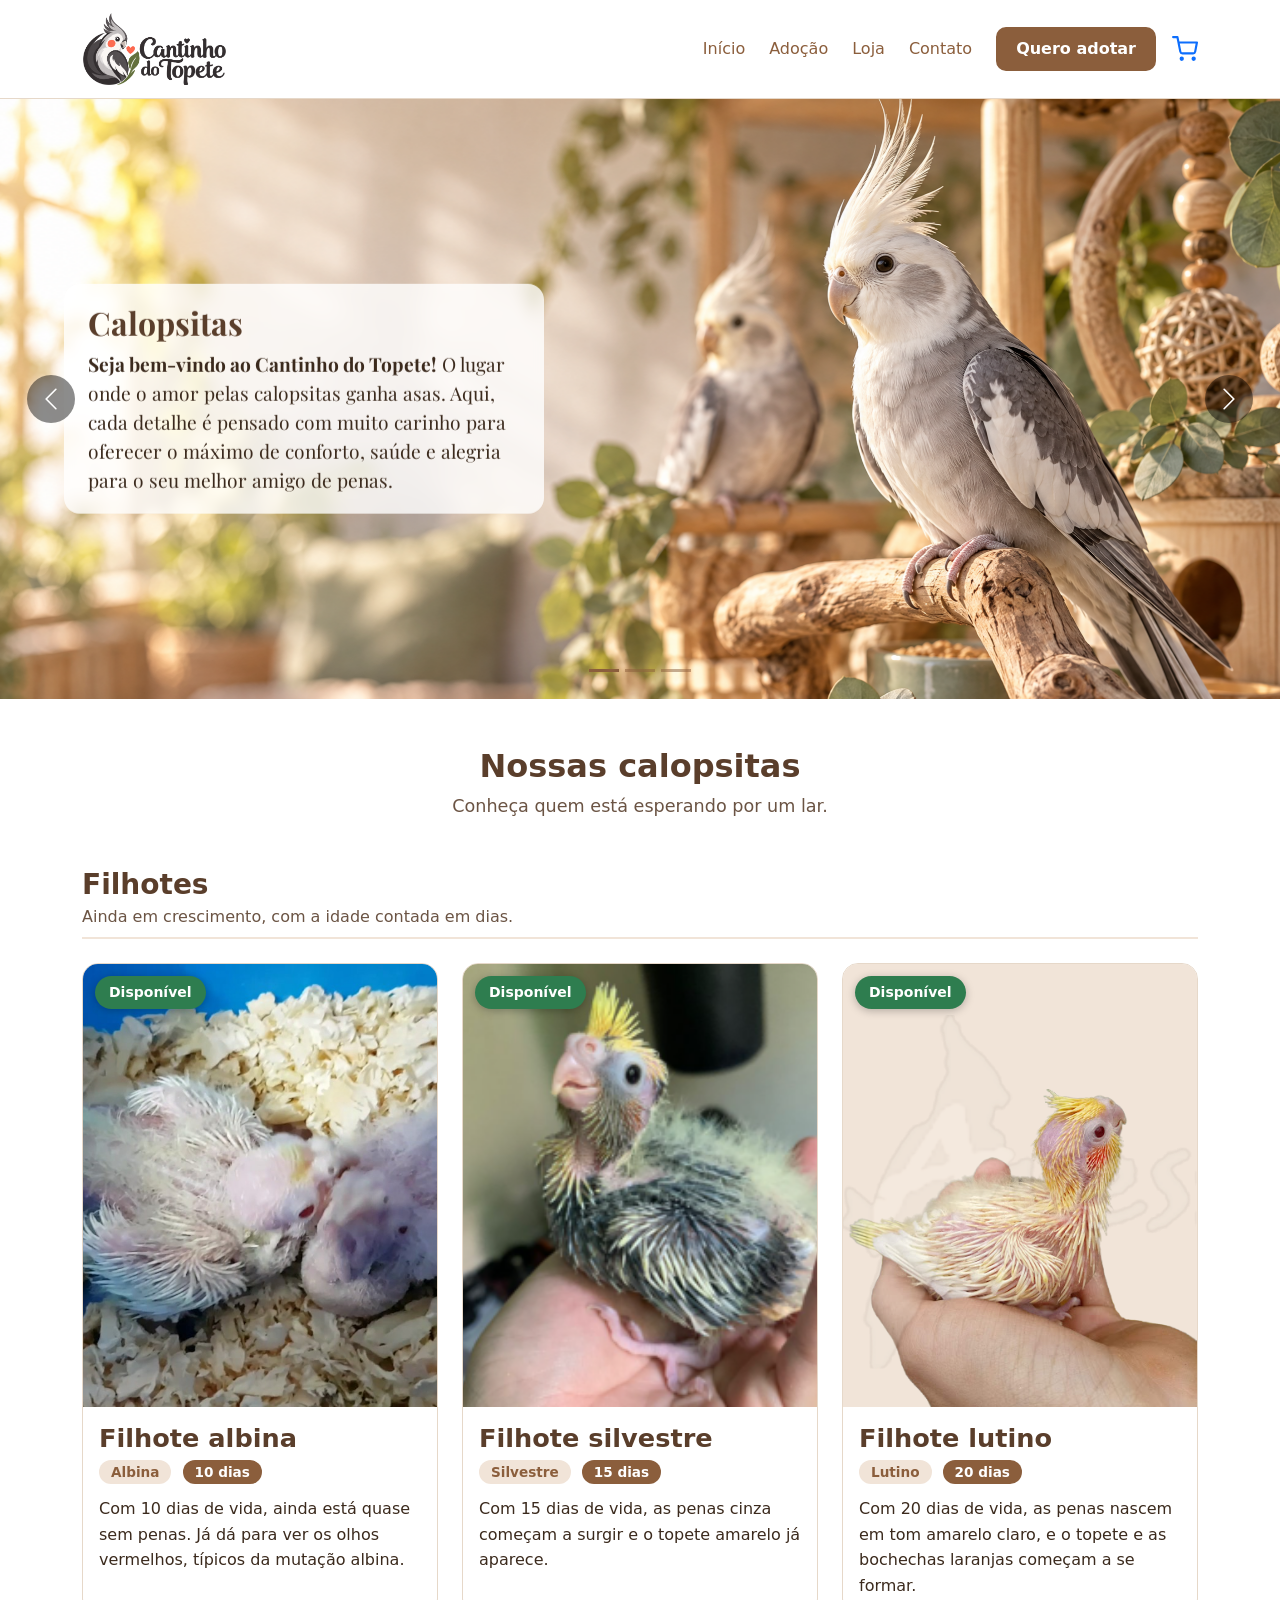
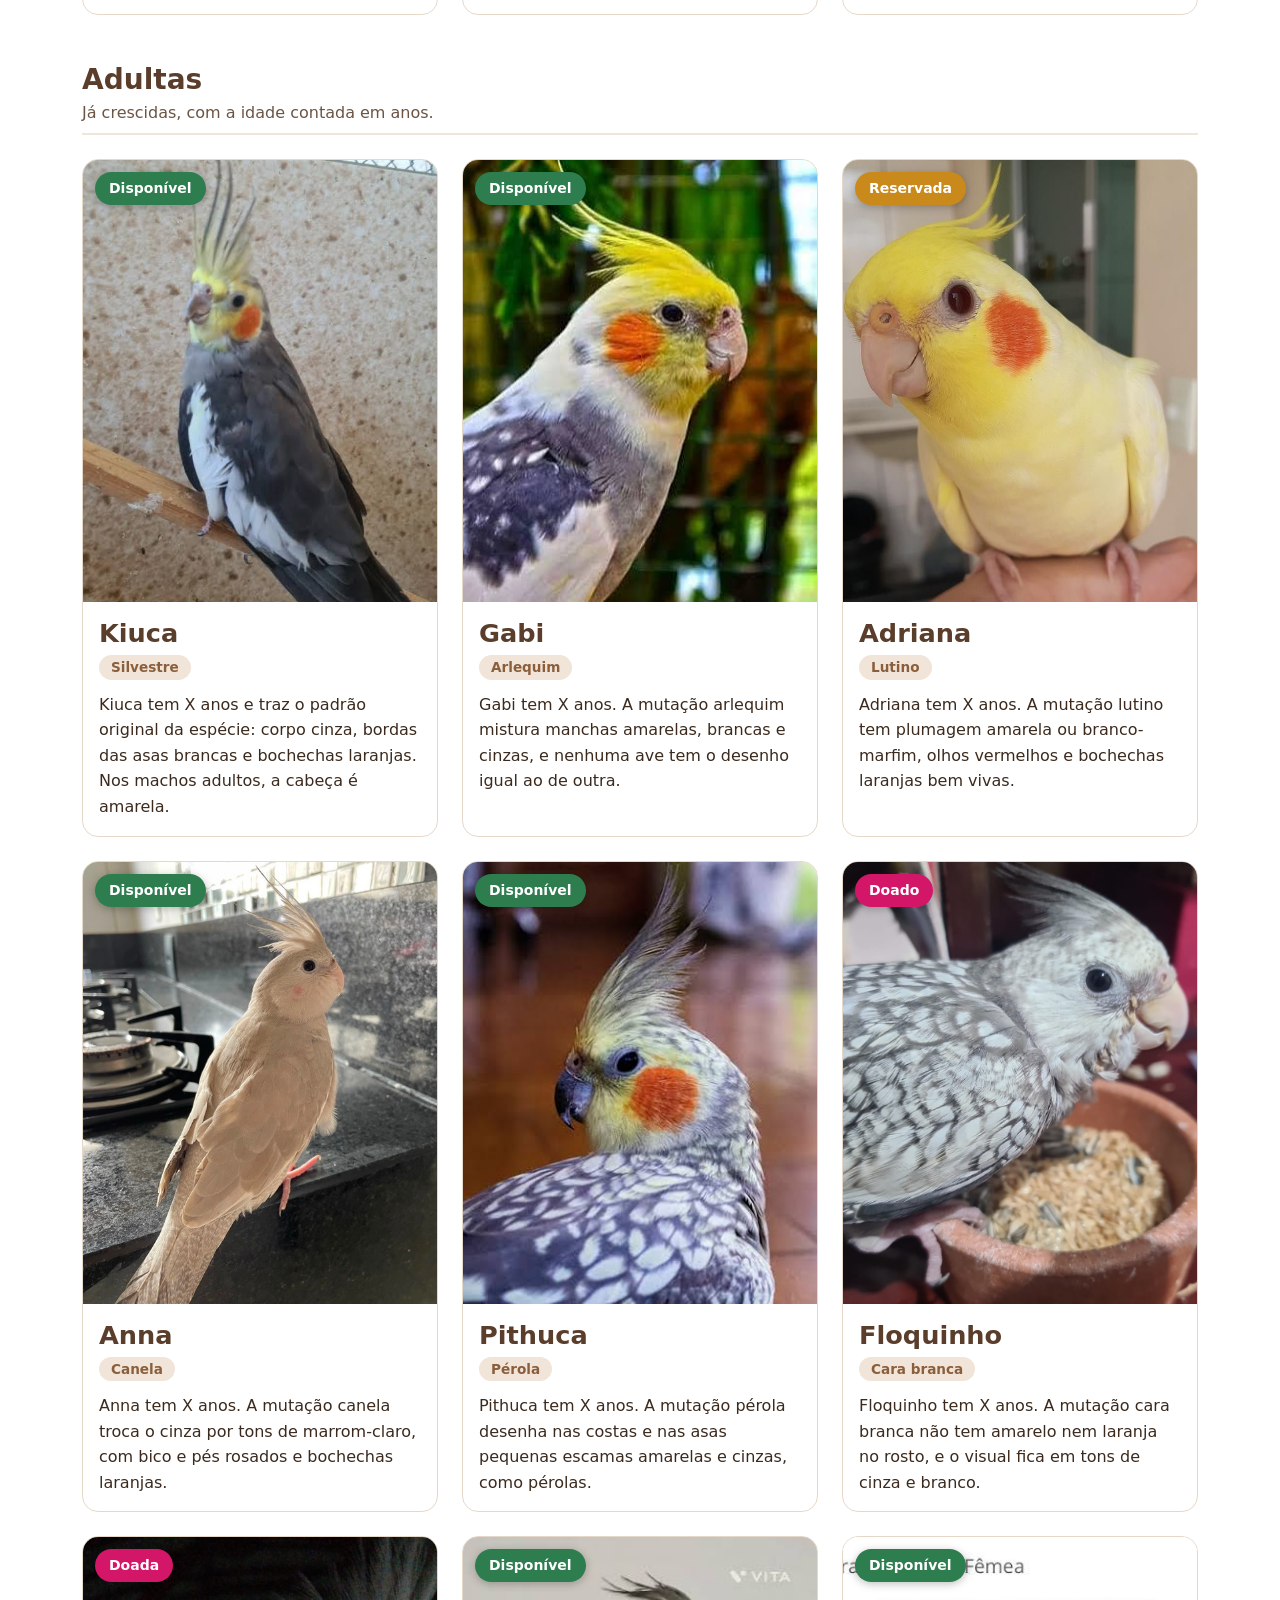
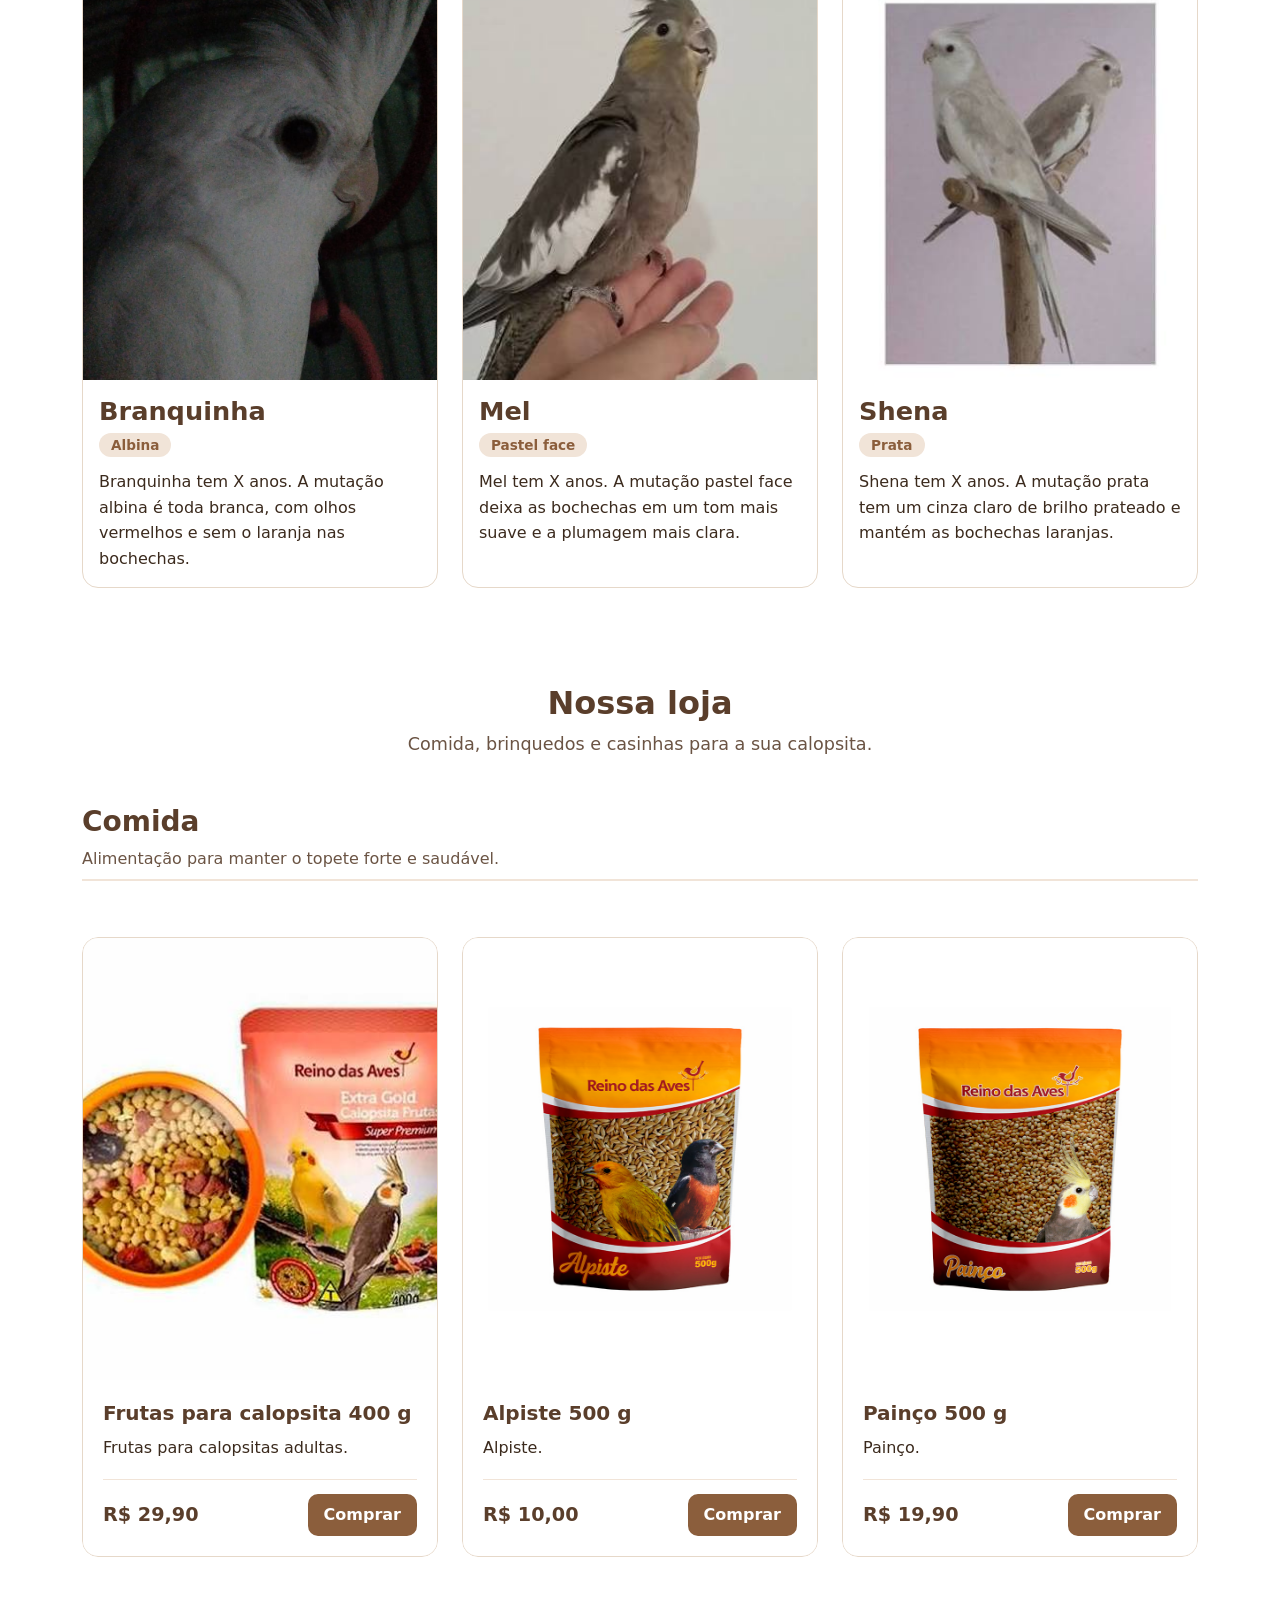
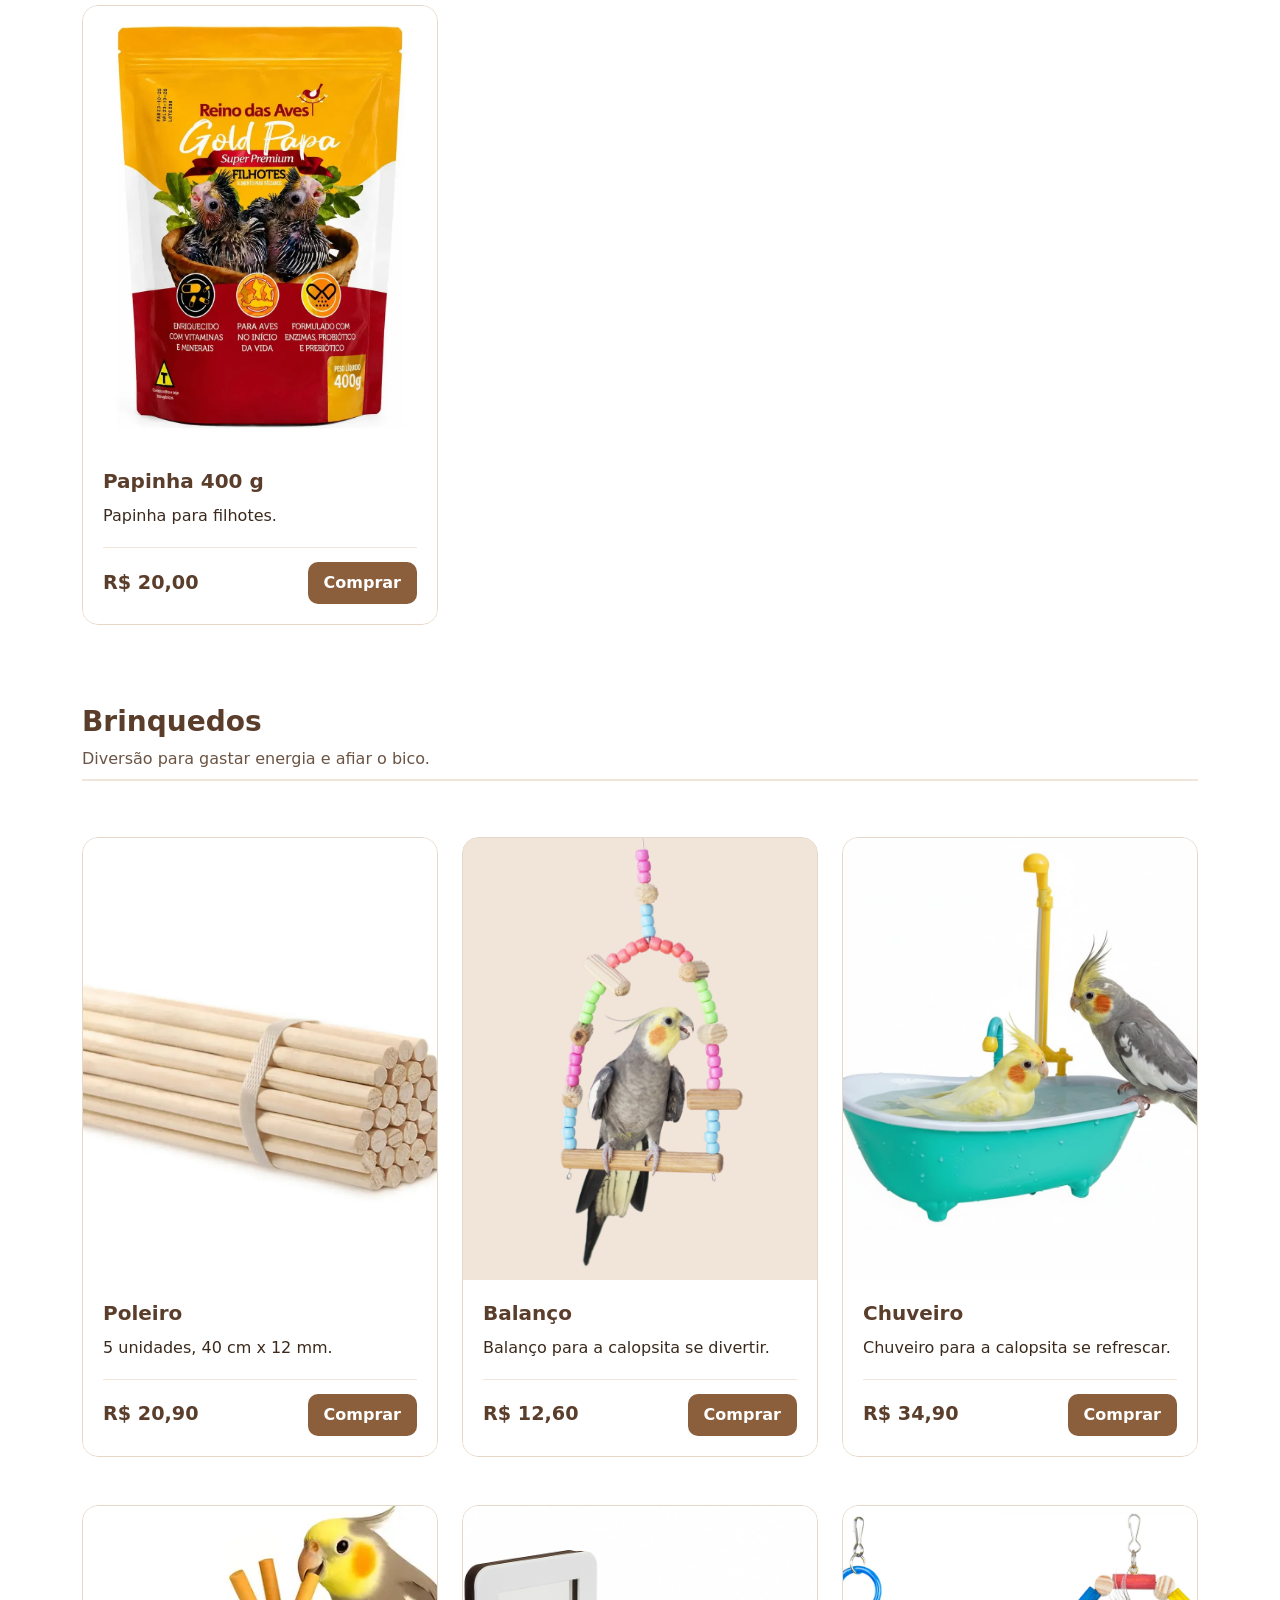
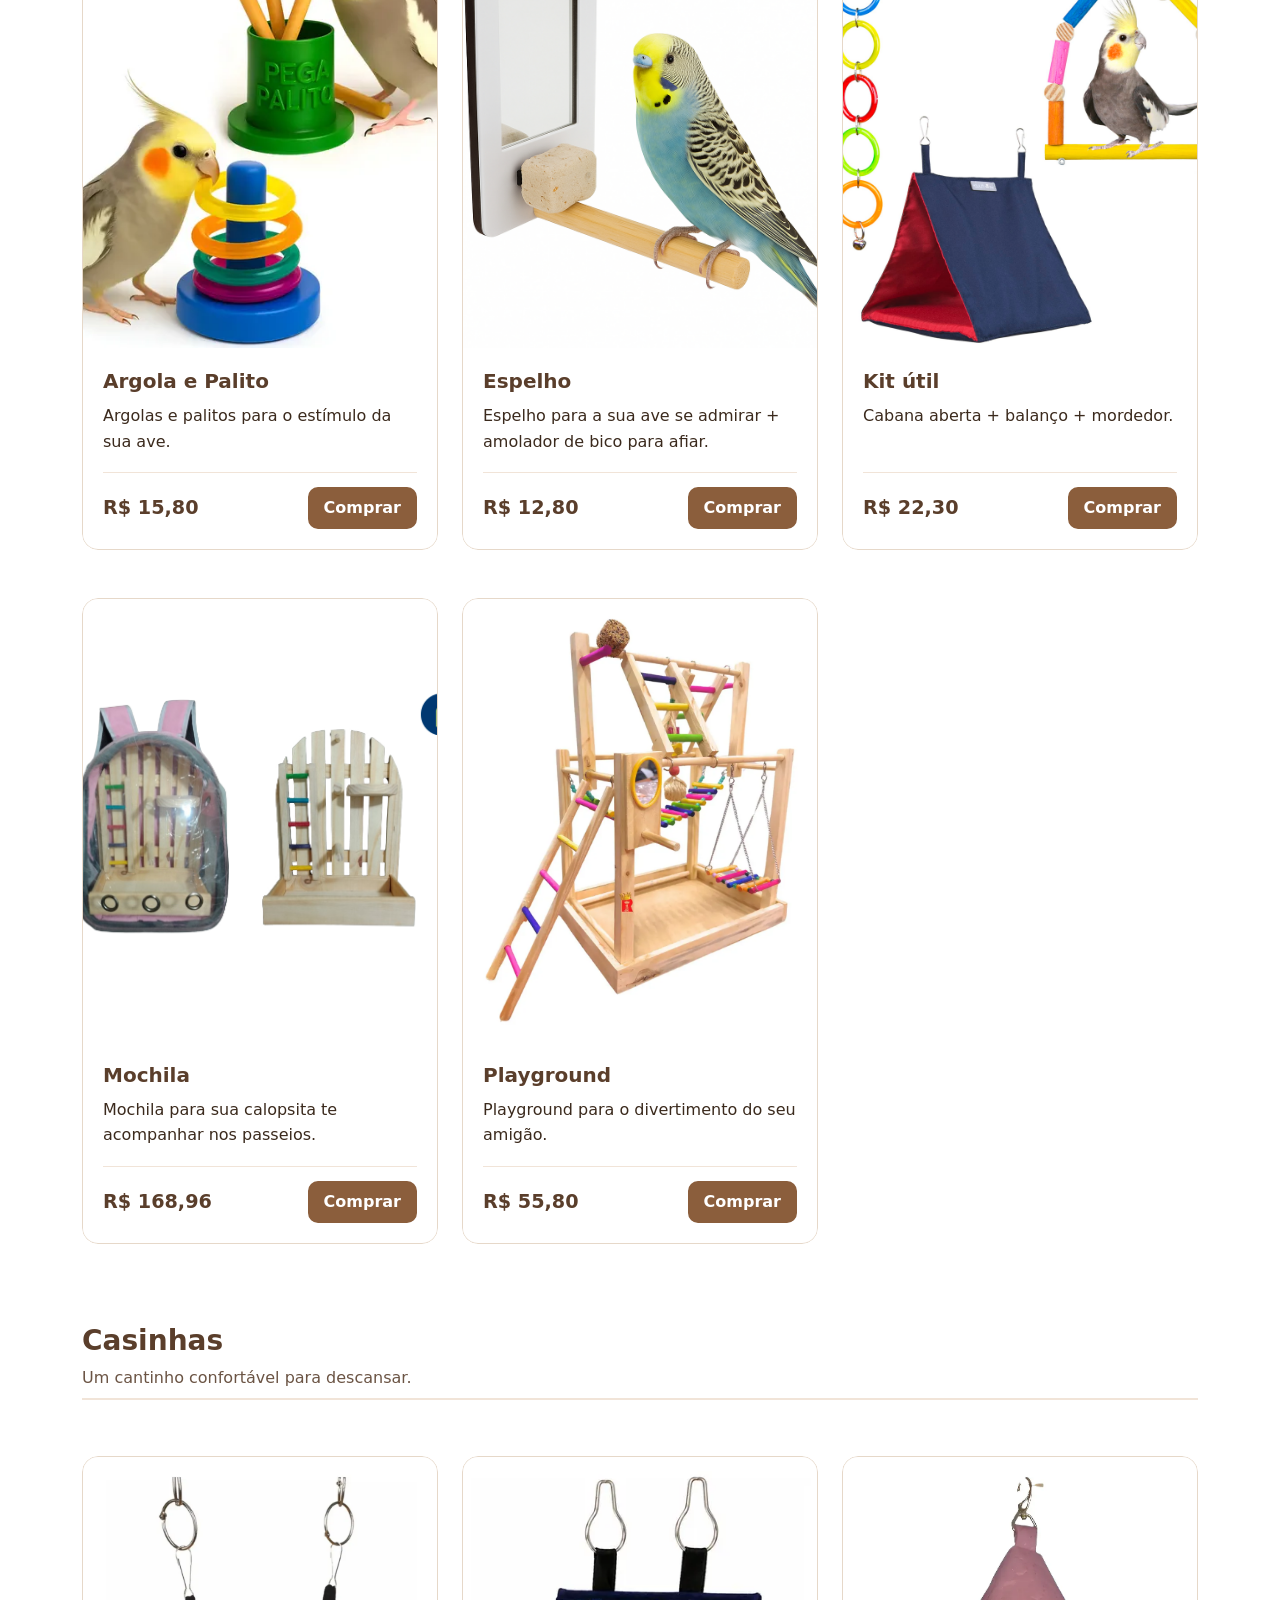
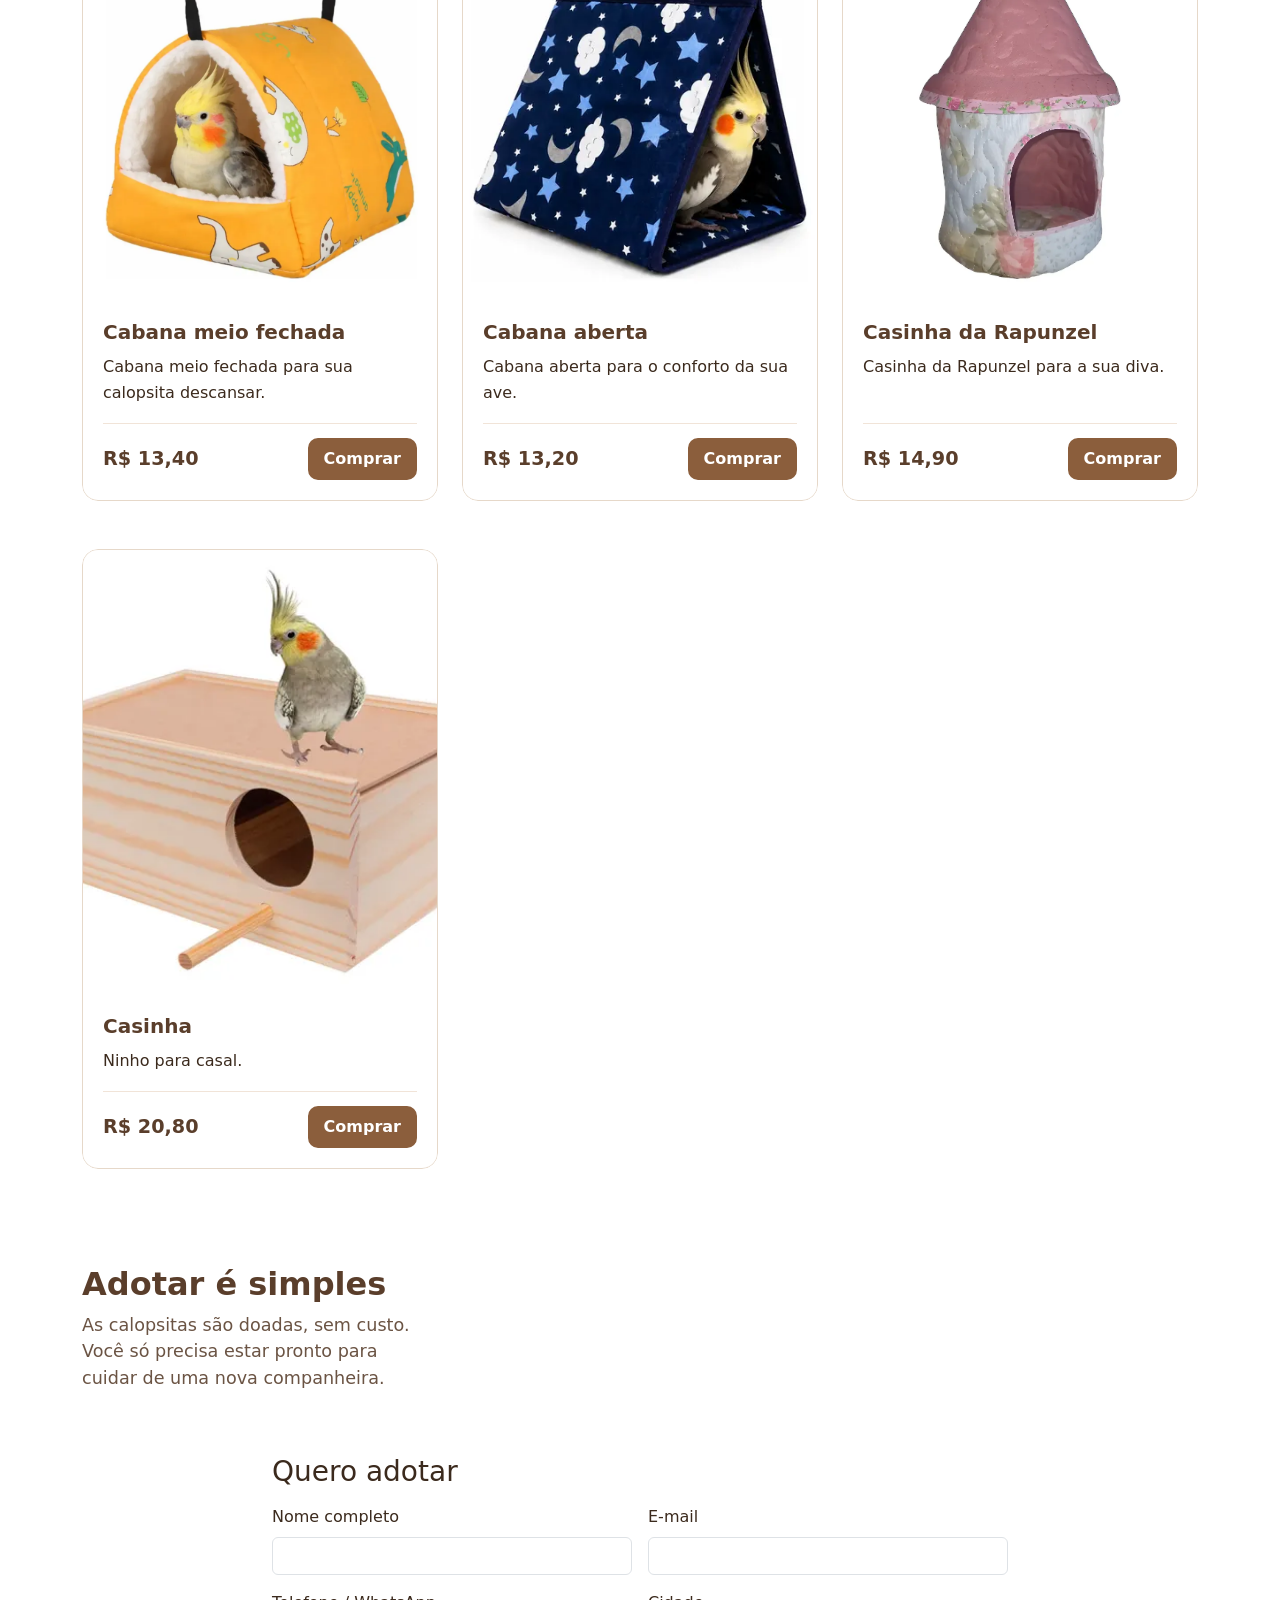
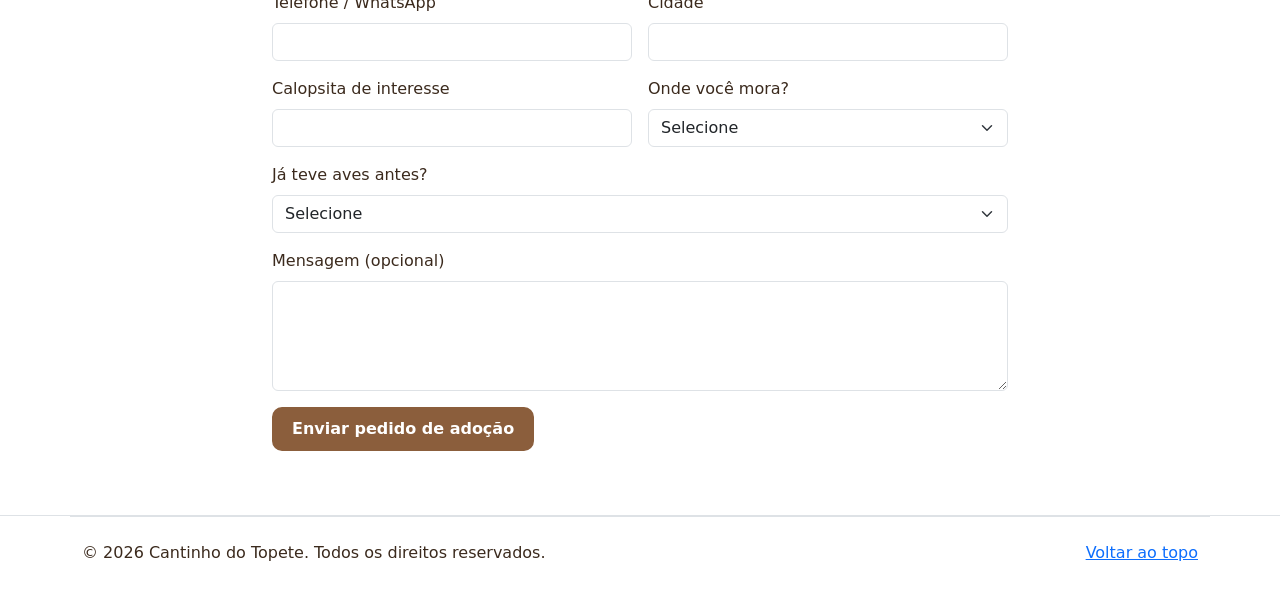
==== index.html @ 33a90678 "Move ficheiros para a raiz do repositorio" ====
<!DOCTYPE html>
<html lang="pt-BR">

<head>
    <meta charset="UTF-8">
    <meta name="viewport" content="width=device-width, initial-scale=1.0">

    <link rel="stylesheet" href="https://cdn.jsdelivr.net/npm/bootstrap@5.3.8/dist/css/bootstrap.min.css">
    <link rel="preconnect" href="https://fonts.googleapis.com">
    <link rel="preconnect" href="https://fonts.gstatic.com" crossorigin>
    <link href="https://fonts.googleapis.com/css2?family=Playfair+Display:wght@400;700&display=swap" rel="stylesheet">
    <link rel="stylesheet" href="style.css">

    <title>Cantinho do Topete</title>
</head>

<body>
    <header class="site-header sticky-top">
        <nav class="navbar navbar-expand-lg" aria-label="Navegação principal">
            <div class="container">
                <a class="navbar-brand" href="#inicio">
                    <img src="imagem/logo_cantinho_do_topete.png" alt="Logo Cantinho do Topete" class="site-logo">
                </a>

                <a class="nav-cart ms-auto ms-lg-3 me-2 me-lg-0 order-lg-last" href="carrinho.html"
                    aria-label="Abrir carrinho">
                    <svg xmlns="http://www.w3.org/2000/svg" width="26" height="26" viewBox="0 0 24 24" fill="none"
                        stroke="currentColor" stroke-width="2" stroke-linecap="round" stroke-linejoin="round"
                        aria-hidden="true">
                        <circle cx="9" cy="21" r="1"></circle>
                        <circle cx="20" cy="21" r="1"></circle>
                        <path d="M1 1h4l2.68 13.39a2 2 0 0 0 2 1.61h9.72a2 2 0 0 0 2-1.61L23 6H6"></path>
                    </svg>
                    <span id="cart-count" class="cart-badge" hidden>0</span>
                </a>

                <button class="navbar-toggler" type="button" data-bs-toggle="collapse" data-bs-target="#menu"
                    aria-controls="menu" aria-expanded="false" aria-label="Abrir menu">
                    <span class="navbar-toggler-icon"></span>
                </button>

                <div class="collapse navbar-collapse" id="menu">
                    <ul class="navbar-nav ms-auto align-items-lg-center gap-lg-2" id="nav-links">
                        <li class="nav-item"><a class="nav-link" href="#inicio">Início</a></li>
                        <li class="nav-item"><a class="nav-link" href="#calopsitas">Adoção</a></li>
                        <li class="nav-item"><a class="nav-link" href="#loja">Loja</a></li>
                        <li class="nav-item"><a class="nav-link" href="#contato">Contato</a></li>
                    </ul>
                    <a class="btn btn-topete ms-lg-3 mt-2 mt-lg-0" href="#formulario-adocao">Quero adotar</a>
                </div>
            </div>
        </nav>
    </header>

    <main>

        <!-- Seção inicial: banner e apresentação -->
        <section id="inicio" aria-label="Apresentação do Cantinho do Topete">
            <div id="myCarousel" class="carousel slide" data-bs-ride="carousel">

                <div class="carousel-indicators">
                    <button type="button" data-bs-target="#myCarousel" data-bs-slide-to="0" class="active"
                        aria-current="true" aria-label="Slide 1"></button>
                    <button type="button" data-bs-target="#myCarousel" data-bs-slide-to="1"
                        aria-label="Slide 2"></button>
                    <button type="button" data-bs-target="#myCarousel" data-bs-slide-to="2"
                        aria-label="Slide 3"></button>
                </div>

                <div class="carousel-inner">

                    <!-- Slide 1: boas-vindas -->
                    <div class="carousel-item active">
                        <img src="imagem/banner_cantinho_do_topete.png" class="d-block w-100 banner-img banner-foco-direita"
                            alt="Banner do Cantinho do Topete">

                        <div class="carousel-caption banner-caption banner-esquerda">
                            <h1 class="banner-titulo">Calopsitas</h1>
                            <p class="banner-texto">
                                <strong>Seja bem-vindo ao Cantinho do Topete!</strong> O lugar onde o amor pelas
                                calopsitas ganha asas. Aqui, cada detalhe é pensado com muito carinho para oferecer o
                                máximo de conforto, saúde e alegria para o seu melhor amigo de penas.
                            </p>
                        </div>
                    </div>

                    <!-- Slide 2: brinquedos -->
                    <div class="carousel-item">
                        <img src="imagem/banner_calopsitas_2_novo_com_brinquedos.png" class="d-block w-100 banner-img"
                            alt="Brinquedos e diversão para calopsitas">

                        <div class="carousel-caption banner-caption banner-direita">
                            <h2 class="banner-titulo">Brinquedos e Diversão</h2>
                            <p class="banner-texto">
                                Xô, tédio! Brinquedos e diversão para sua calopsita.
                                Garanta o bem-estar do seu amiguinho com acessórios seguros para ele gastar energia,
                                afiar o bico e se divertir no Cantinho do Topete.
                            </p>
                        </div>
                    </div>

                    <!-- Slide 3: alimentação -->
                    <div class="carousel-item">
                        <img src="imagem/banner_calopsitas_1_alimentacao_saudavel.png" class="d-block w-100 banner-img banner-foco-direita"
                            alt="Alimentação saudável para calopsitas">

                        <div class="carousel-caption banner-caption banner-esquerda">
                            <h2 class="banner-titulo">Alimentação Saudável</h2>
                            <p class="banner-texto">
                                A melhor nutrição para a sua ave.
                                Rações extrusadas premium e sementes selecionadas. Tudo para manter o topete do seu
                                companheiro forte, saudável e cheio de energia!
                            </p>
                        </div>
                    </div>

                </div>

                <button class="carousel-control-prev" type="button" data-bs-target="#myCarousel" data-bs-slide="prev">
                    <span class="carousel-control-prev-icon" aria-hidden="true"></span>
                    <span class="visually-hidden">Anterior</span>
                </button>

                <button class="carousel-control-next" type="button" data-bs-target="#myCarousel" data-bs-slide="next">
                    <span class="carousel-control-next-icon" aria-hidden="true"></span>
                    <span class="visually-hidden">Próximo</span>
                </button>
            </div>
        </section>

        <!-- Seção: nossas calopsitas -->
        <section id="calopsitas" class="container py-5" aria-labelledby="t-calopsitas">
            <div class="text-center mb-5">
                <h2 id="t-calopsitas" class="section-title">Nossas calopsitas</h2>
                <p class="section-lead">Conheça quem está esperando por um lar.</p>
            </div>

            <div class="grupo-titulo">
                <h3 id="t-filhotes">Filhotes</h3>
                <p>Ainda em crescimento, com a idade contada em dias.</p>
            </div>

            <div class="row row-cols-1 row-cols-md-2 row-cols-lg-3 g-4 mb-5">
                <div class="col">
                    <article class="card calopsita-card h-100" id="filhote-albina">
                        <div class="calopsita-foto">
                            <img src="imagem/albina_10%20dias.jpg" alt="Filhote de calopsita albina com 10 dias" loading="lazy" style="object-position: 58% 50%;">
                            <!-- Status: status-disponivel | status-reservada | status-adotada -->
                            <span class="status-badge status-disponivel">Disponível</span>
                        </div>
                        <div class="card-body">
                            <h4 class="calopsita-nome">Filhote albina</h4>
                            <span class="calopsita-tipo">Albina</span>
                            <span class="calopsita-idade">10 dias</span>
                            <p class="calopsita-texto">Com 10 dias de vida, ainda está quase sem penas. Já dá para ver os olhos vermelhos, típicos da mutação albina.</p>
                        </div>
                    </article>
                </div>

                <div class="col">
                    <article class="card calopsita-card h-100" id="filhote-silvestre">
                        <div class="calopsita-foto">
                            <img src="imagem/silvestre_15dias.png" alt="Filhote de calopsita silvestre com 15 dias" loading="lazy">
                            <!-- Status: status-disponivel | status-reservada | status-adotada -->
                            <span class="status-badge status-disponivel">Disponível</span>
                        </div>
                        <div class="card-body">
                            <h4 class="calopsita-nome">Filhote silvestre</h4>
                            <span class="calopsita-tipo">Silvestre</span>
                            <span class="calopsita-idade">15 dias</span>
                            <p class="calopsita-texto">Com 15 dias de vida, as penas cinza começam a surgir e o topete amarelo já aparece.</p>
                        </div>
                    </article>
                </div>

                <div class="col">
                    <article class="card calopsita-card h-100" id="filhote-lutino">
                        <div class="calopsita-foto">
                            <img src="imagem/lutino_20dias.png" alt="Filhote de calopsita lutino com 20 dias" loading="lazy">
                            <!-- Status: status-disponivel | status-reservada | status-adotada -->
                            <span class="status-badge status-disponivel">Disponível</span>
                        </div>
                        <div class="card-body">
                            <h4 class="calopsita-nome">Filhote lutino</h4>
                            <span class="calopsita-tipo">Lutino</span>
                            <span class="calopsita-idade">20 dias</span>
                            <p class="calopsita-texto">Com 20 dias de vida, as penas nascem em tom amarelo claro, e o topete e as bochechas laranjas começam a se formar.</p>
                        </div>
                    </article>
                </div>
            </div>

            <div class="grupo-titulo">
                <h3 id="t-adultas">Adultas</h3>
                <p>Já crescidas, com a idade contada em anos.</p>
            </div>

            <div class="row row-cols-1 row-cols-md-2 row-cols-lg-3 g-4">
                <div class="col">
                    <article class="card calopsita-card h-100" id="kiuca">
                        <div class="calopsita-foto">
                            <img src="imagem/cinza_silvestre.jpg" alt="Kiuca, calopsita silvestre" loading="lazy">
                            <!-- Status: status-disponivel | status-reservada | status-adotada -->
                            <span class="status-badge status-disponivel">Disponível</span>
                        </div>
                        <div class="card-body">
                            <h4 class="calopsita-nome">Kiuca</h4>
                            <span class="calopsita-tipo">Silvestre</span>
                            <p class="calopsita-texto">Kiuca tem X anos e traz o padrão original da espécie: corpo cinza, bordas das asas brancas e bochechas laranjas. Nos machos adultos, a cabeça é amarela.</p>
                        </div>
                    </article>
                </div>

                <div class="col">
                    <article class="card calopsita-card h-100" id="gabi">
                        <div class="calopsita-foto">
                            <img src="imagem/arlequim.jpg" alt="Gabi, calopsita arlequim" loading="lazy">
                            <!-- Status: status-disponivel | status-reservada | status-adotada -->
                            <span class="status-badge status-disponivel">Disponível</span>
                        </div>
                        <div class="card-body">
                            <h4 class="calopsita-nome">Gabi</h4>
                            <span class="calopsita-tipo">Arlequim</span>
                            <p class="calopsita-texto">Gabi tem X anos. A mutação arlequim mistura manchas amarelas, brancas e cinzas, e nenhuma ave tem o desenho igual ao de outra.</p>
                        </div>
                    </article>
                </div>

                <div class="col">
                    <article class="card calopsita-card h-100" id="adriana">
                        <div class="calopsita-foto">
                            <img src="imagem/lutino.jpg" alt="Adriana, calopsita lutino" loading="lazy">
                            <!-- Status: status-disponivel | status-reservada | status-adotada -->
                            <span class="status-badge status-reservada">Reservada</span>
                        </div>
                        <div class="card-body">
                            <h4 class="calopsita-nome">Adriana</h4>
                            <span class="calopsita-tipo">Lutino</span>
                            <p class="calopsita-texto">Adriana tem X anos. A mutação lutino tem plumagem amarela ou branco-marfim, olhos vermelhos e bochechas laranjas bem vivas.</p>
                        </div>
                    </article>
                </div>

                <div class="col">
                    <article class="card calopsita-card h-100" id="anna">
                        <div class="calopsita-foto">
                            <img src="imagem/canela.jpeg" alt="Anna, calopsita canela" loading="lazy">
                            <!-- Status: status-disponivel | status-reservada | status-adotada -->
                            <span class="status-badge status-disponivel">Disponível</span>
                        </div>
                        <div class="card-body">
                            <h4 class="calopsita-nome">Anna</h4>
                            <span class="calopsita-tipo">Canela</span>
                            <p class="calopsita-texto">Anna tem X anos. A mutação canela troca o cinza por tons de marrom-claro, com bico e pés rosados e bochechas laranjas.</p>
                        </div>
                    </article>
                </div>

                <div class="col">
                    <article class="card calopsita-card h-100" id="pithuca">
                        <div class="calopsita-foto">
                            <img src="imagem/perola.jpg" alt="Pithuca, calopsita pérola" loading="lazy">
                            <!-- Status: status-disponivel | status-reservada | status-adotada -->
                            <span class="status-badge status-disponivel">Disponível</span>
                        </div>
                        <div class="card-body">
                            <h4 class="calopsita-nome">Pithuca</h4>
                            <span class="calopsita-tipo">Pérola</span>
                            <p class="calopsita-texto">Pithuca tem X anos. A mutação pérola desenha nas costas e nas asas pequenas escamas amarelas e cinzas, como pérolas.</p>
                        </div>
                    </article>
                </div>

                <div class="col">
                    <article class="card calopsita-card h-100" id="floquinho">
                        <div class="calopsita-foto">
                            <img src="imagem/Floquinho.jpeg" alt="Floquinho, calopsita cara branca" loading="lazy">
                            <!-- Status: status-disponivel | status-reservada | status-adotada -->
                            <span class="status-badge status-adotada">Doado</span>
                        </div>
                        <div class="card-body">
                            <h4 class="calopsita-nome">Floquinho</h4>
                            <span class="calopsita-tipo">Cara branca</span>
                            <p class="calopsita-texto">Floquinho tem X anos. A mutação cara branca não tem amarelo nem laranja no rosto, e o visual fica em tons de cinza e branco.</p>
                        </div>
                    </article>
                </div>

                <div class="col">
                    <article class="card calopsita-card h-100" id="branquinha">
                        <div class="calopsita-foto">
                            <img src="imagem/branquinha2.jpeg" alt="Branquinha, calopsita albina" loading="lazy">
                            <!-- Status: status-disponivel | status-reservada | status-adotada -->
                            <span class="status-badge status-adotada">Doada</span>
                        </div>
                        <div class="card-body">
                            <h4 class="calopsita-nome">Branquinha</h4>
                            <span class="calopsita-tipo">Albina</span>
                            <p class="calopsita-texto">Branquinha tem X anos. A mutação albina é toda branca, com olhos vermelhos e sem o laranja nas bochechas.</p>
                        </div>
                    </article>
                </div>

                <div class="col">
                    <article class="card calopsita-card h-100" id="mel">
                        <div class="calopsita-foto">
                            <img src="imagem/pastel_face.jpg" alt="Mel, calopsita pastel face" loading="lazy">
                            <!-- Status: status-disponivel | status-reservada | status-adotada -->
                            <span class="status-badge status-disponivel">Disponível</span>
                        </div>
                        <div class="card-body">
                            <h4 class="calopsita-nome">Mel</h4>
                            <span class="calopsita-tipo">Pastel face</span>
                            <p class="calopsita-texto">Mel tem X anos. A mutação pastel face deixa as bochechas em um tom mais suave e a plumagem mais clara.</p>
                        </div>
                    </article>
                </div>

                <div class="col">
                    <article class="card calopsita-card h-100" id="shena">
                        <div class="calopsita-foto">
                            <img src="imagem/prata.jpg" alt="Shena, calopsita prata" loading="lazy">
                            <!-- Status: status-disponivel | status-reservada | status-adotada -->
                            <span class="status-badge status-disponivel">Disponível</span>
                        </div>
                        <div class="card-body">
                            <h4 class="calopsita-nome">Shena</h4>
                            <span class="calopsita-tipo">Prata</span>
                            <p class="calopsita-texto">Shena tem X anos. A mutação prata tem um cinza claro de brilho prateado e mantém as bochechas laranjas.</p>
                        </div>
                    </article>
                </div>
            </div>
        </section>

        <!-- Seção: loja -->
        <section id="loja" class="loja-secao py-5" aria-labelledby="t-loja">
            <div class="container">
                <div class="text-center mb-5">
                    <h2 id="t-loja" class="section-title">Nossa loja</h2>
                    <p class="section-lead">Comida, brinquedos e casinhas para a sua calopsita.</p>
                </div>

                <!-- Os produtos são montados a partir do arquivo produtos.js -->
                <div id="loja-produtos"></div>
            </div>
        </section>

        <!-- Seção: como adotar + formulário -->
        <section id="como-adotar" class="section bg-white border-bottom" aria-labelledby="t-como">
            <div class="container py-5">
                <div class="row g-4 g-lg-5">
                    <div class="col-lg-4">
                        <h2 id="t-como" class="section-title">Adotar é simples</h2>
                        <p class="section-lead">As calopsitas são doadas, sem custo. Você só precisa estar pronto
                            para cuidar de uma nova companheira.</p>
                    </div>
                </div>

                <!-- Formulário de adoção -->
                <div class="row justify-content-center mt-5" id="formulario-adocao">
                    <div class="col-lg-8">
                        <h3 class="mb-3">Quero adotar</h3>

                        <form id="form-adocao" action="https://formsubmit.co/ajax/lara.vitoria14022@gmail.com" method="POST" novalidate>
                            <div class="row g-3">
                                <div class="col-md-6">
                                    <label for="nome" class="form-label">Nome completo</label>
                                    <input type="text" class="form-control" id="nome" name="nome" required>
                                </div>
                                <div class="col-md-6">
                                    <label for="email" class="form-label">E-mail</label>
                                    <input type="email" class="form-control" id="email" name="email" required>
                                </div>
                                <div class="col-md-6">
                                    <label for="telefone" class="form-label">Telefone / WhatsApp</label>
                                    <input type="tel" class="form-control" id="telefone" name="telefone" required>
                                </div>
                                <div class="col-md-6">
                                    <label for="cidade" class="form-label">Cidade</label>
                                    <input type="text" class="form-control" id="cidade" name="cidade" required>
                                </div>
                                <div class="col-md-6">
                                    <label for="calopsita" class="form-label">Calopsita de interesse</label>
                                    <input type="text" class="form-control" id="calopsita"
                                        name="calopsita_de_interesse" required>
                                </div>
                                <div class="col-md-6">
                                    <label for="moradia" class="form-label">Onde você mora?</label>
                                    <select class="form-select" id="moradia" name="moradia" required>
                                        <option value="" selected disabled>Selecione</option>
                                        <option>Casa</option>
                                        <option>Apartamento</option>
                                    </select>
                                </div>
                                <div class="col-12">
                                    <label for="experiencia" class="form-label">Já teve aves antes?</label>
                                    <select class="form-select" id="experiencia" name="experiencia_com_aves" required>
                                        <option value="" selected disabled>Selecione</option>
                                        <option>Sim</option>
                                        <option>Não, seria a primeira vez</option>
                                    </select>
                                </div>
                                <div class="col-12">
                                    <label for="mensagem" class="form-label">Mensagem (opcional)</label>
                                    <textarea class="form-control" id="mensagem" name="mensagem" rows="4"></textarea>
                                </div>

                                <!-- Configurações do FormSubmit -->
                                <input type="hidden" name="_subject" value="Novo pedido de adoção - Cantinho do Topete">
                                <input type="hidden" name="_captcha" value="false">
                                <input type="hidden" name="_template" value="table">
                                <!-- Anti-spam: robôs preenchem, pessoas não veem -->
                                <input type="text" name="_honey" style="display:none" tabindex="-1" autocomplete="off">

                                <div class="col-12">
                                    <button type="submit" class="btn btn-topete">Enviar pedido de adoção</button>
                                </div>
                            </div>
                        </form>

                        <div id="form-status" class="mt-3" role="status" aria-live="polite"></div>
                    </div>
                </div>
            </div>
        </section>

    </main>

    <!-- Rodapé -->
    <footer id="contato" class="container py-4 border-top">
        <p class="float-end"><a href="#inicio">Voltar ao topo</a></p>
        <p>&copy; 2026 Cantinho do Topete. Todos os direitos reservados.</p>
    </footer>

    <script src="https://cdn.jsdelivr.net/npm/bootstrap@5.3.8/dist/js/bootstrap.bundle.min.js"></script>
    <script src="produtos.js"></script>
    <script src="carrinho.js"></script>

    <script>
        const form = document.getElementById('form-adocao');
        const status = document.getElementById('form-status');

        form.addEventListener('submit', async (e) => {
            e.preventDefault();

            if (!form.checkValidity()) {
                form.classList.add('was-validated');
                return;
            }

            const botao = form.querySelector('button[type="submit"]');
            botao.disabled = true;
            botao.textContent = 'Enviando...';

            try {
                const resposta = await fetch(form.action, {
                    method: 'POST',
                    body: new FormData(form),
                    headers: { 'Accept': 'application/json' }
                });

                const dados = await resposta.json();

                if (resposta.ok && (dados.success === true || dados.success === "true")) {
                    status.innerHTML = '<div class="alert alert-success">Pedido enviado! Em breve entraremos em contato.</div>';
                    form.reset();
                    form.classList.remove('was-validated');
                } else {
                    throw new Error();
                }
            } catch {
                status.innerHTML = '<div class="alert alert-danger">Não foi possível enviar. Tente novamente em instantes.</div>';
            } finally {
                botao.disabled = false;
                botao.textContent = 'Enviar pedido de adoção';
            }
        });
    </script>
</body>

</html>
---- style.css ----
:root {
    --cor-borda: #8b5e3c;
    --cor-fundo: #ffffff;
    --cor-fundo-hover: #f1e4d8;
    --cor-borda-clara: #e6d8c9;
    --cor-texto: #3b2a1d;
    --cor-titulo: #5a3e2b;
}

html {
    scroll-behavior: smooth;
    scroll-padding-top: 90px;
}

body {
    color: var(--cor-texto);
}

/* ---------- Menu ---------- */
.site-header {
    background-color: var(--cor-fundo);
    border-bottom: 1px solid var(--cor-borda-clara);
    z-index: 1030;
}

.site-logo {
    height: 72px;
    width: auto;
}

.site-header .nav-link {
    color: var(--cor-borda);
    font-weight: 500;
    padding: 8px 16px;
    border-radius: 10px;
    transition: background-color 0.3s;
}

.site-header .nav-link:hover,
.site-header .nav-link:focus-visible {
    color: var(--cor-borda);
    background-color: var(--cor-fundo-hover);
}

.site-header .navbar-toggler {
    border: 0;
}

.site-header .navbar-toggler:focus {
    box-shadow: none;
}

@media (max-width: 991.98px) {
    .site-header .navbar-collapse {
        text-align: center;
        padding-bottom: 12px;
    }
}

/* ---------- Botões ---------- */
.btn-topete {
    color: #fff;
    background-color: var(--cor-borda);
    border: 2px solid var(--cor-borda);
    border-radius: 10px;
    padding: 8px 18px;
    font-weight: 600;
    transition: background-color 0.3s, border-color 0.3s;
}

.btn-topete:hover,
.btn-topete:focus-visible {
    color: #fff;
    background-color: #6f4a2e;
    border-color: #6f4a2e;
}

/* ---------- Carrossel ---------- */
#myCarousel .carousel-control-prev,
#myCarousel .carousel-control-next {
    z-index: 5;
    width: 8%;
    opacity: 1;
}

#myCarousel .carousel-control-prev-icon,
#myCarousel .carousel-control-next-icon {
    width: 3rem;
    height: 3rem;
    background-color: rgba(0, 0, 0, 0.45);
    background-size: 55%;
    border-radius: 50%;
}

#myCarousel .carousel-indicators {
    z-index: 5;
}

#myCarousel .carousel-caption {
    pointer-events: none;
}

#myCarousel .carousel-caption a,
#myCarousel .carousel-caption .btn {
    pointer-events: auto;
}

/* ---------- Títulos de seção ---------- */
.section-title {
    color: var(--cor-titulo);
    font-weight: 700;
}

.section-lead {
    color: #6b5444;
    font-size: 1.1rem;
}

/* ---------- Cards das calopsitas ---------- */
.calopsita-card {
    border: 1px solid var(--cor-borda-clara);
    border-radius: 16px;
    overflow: hidden;
    background-color: var(--cor-fundo);
    transition: transform 0.3s ease, box-shadow 0.3s ease;
}

.calopsita-card:hover {
    transform: translateY(-4px);
    box-shadow: 0 10px 24px rgba(139, 94, 60, 0.15);
}

.calopsita-foto {
    position: relative;
    aspect-ratio: 4 / 5;
    background-color: var(--cor-fundo-hover);
    overflow: hidden;
}

.calopsita-foto img {
    display: block;
    width: 100%;
    height: 100%;
    object-fit: cover;
    object-position: center 30%;
}

.status-badge {
    position: absolute;
    top: 12px;
    left: 12px;
    padding: 6px 14px;
    border-radius: 999px;
    font-size: 0.875rem;
    font-weight: 600;
    color: #fff;
    box-shadow: 0 2px 8px rgba(0, 0, 0, 0.25);
}

.status-disponivel { background-color: #2e7d4f; }
.status-reservada  { background-color: #c98a1b; }
.status-adotada    { background-color: #d41669; }

.calopsita-nome {
    color: var(--cor-titulo);
    font-size: 1.6rem;
    font-weight: 700;
    margin-bottom: 6px;
}

.calopsita-tipo {
    display: inline-block;
    color: var(--cor-borda);
    background-color: var(--cor-fundo-hover);
    padding: 2px 12px;
    border-radius: 999px;
    font-size: 0.85rem;
    font-weight: 600;
    margin-bottom: 12px;
}

.calopsita-texto {
    color: var(--cor-texto);
    font-size: 1rem;
    line-height: 1.6;
    margin-bottom: 0;
}

/* ---------- Grupos de calopsitas ---------- */
.grupo-titulo {
    margin-bottom: 24px;
    padding-bottom: 8px;
    border-bottom: 2px solid var(--cor-fundo-hover);
}

.grupo-titulo h3 {
    color: var(--cor-titulo);
    font-weight: 700;
    margin-bottom: 4px;
}

.grupo-titulo p {
    color: #6b5444;
    margin-bottom: 0;
}

.calopsita-idade {
    display: inline-block;
    color: #fff;
    background-color: var(--cor-borda);
    padding: 2px 12px;
    border-radius: 999px;
    font-size: 0.85rem;
    font-weight: 600;
    margin: 0 0 12px 6px;
}

/* ---------- Banners ---------- */
#myCarousel {
    --banner-h: clamp(240px, 56vw, 600px);
}

#myCarousel .banner-img {
    height: var(--banner-h);
    object-fit: cover;
    object-position: center;
}

#myCarousel .banner-foco-direita {
    object-position: 85% center;
}

#myCarousel .carousel-control-prev,
#myCarousel .carousel-control-next {
    bottom: auto;
    height: var(--banner-h);
}

#myCarousel .carousel-indicators {
    bottom: auto;
    top: calc(var(--banner-h) - 2.5rem);
}

#myCarousel .carousel-indicators [data-bs-target] {
    background-color: var(--cor-borda);
}

#myCarousel .banner-caption {
    color: var(--cor-texto);
    text-align: left;
    background: rgba(255, 255, 255, 0.8);
    backdrop-filter: blur(4px);
    border-radius: 16px;
    padding: 20px 24px;
}

#myCarousel .banner-titulo {
    font-family: 'Playfair Display', Georgia, serif;
    font-weight: 700;
    font-size: clamp(1.4rem, 2.6vw, 2rem);
    color: var(--cor-titulo);
    margin-bottom: 8px;
}

#myCarousel .banner-texto {
    font-family: 'Playfair Display', Georgia, serif;
    font-size: clamp(0.95rem, 1.5vw, 1.2rem);
    line-height: 1.5;
    margin-bottom: 0;
}

@media (min-width: 768px) {
    #myCarousel .banner-esquerda {
        left: 5%;
        right: auto;
        top: 50%;
        bottom: auto;
        transform: translateY(-50%);
        max-width: min(480px, 46%);
    }

    #myCarousel .banner-direita {
        left: auto;
        right: 4%;
        top: auto;
        bottom: 8%;
        max-width: min(520px, 46%);
    }
}

@media (max-width: 767.98px) {
    #myCarousel .banner-caption {
        position: static;
        max-width: none;
        border-radius: 0;
        background: var(--cor-fundo-hover);
        backdrop-filter: none;
        padding: 18px 20px 24px;
    }
}

/* ---------- Loja: estrutura dos produtos ---------- */
#loja-produtos {
    display: flex;
    flex-direction: column;
    gap: 32px;
}

#loja-produtos .loja-categoria,
#loja-produtos .categoria-produtos {
    width: 100%;
}

#loja-produtos h3 {
    color: var(--cor-titulo);
    font-weight: 700;
    margin-bottom: 8px;
}

#loja-produtos .row {
    row-gap: 24px;
}

/* ---------- Cards dos produtos ---------- */
.produto-card,
.card-produto,
#loja-produtos .card {
    position: relative;
    isolation: isolate;
    height: 100%;
    min-width: 0;
    border: 1px solid var(--cor-borda-clara);
    border-radius: 16px;
    overflow: hidden;
    background-color: var(--cor-fundo);
    box-shadow: inset 0 0 0 1px var(--cor-borda-clara);
    transition: transform 0.3s ease, box-shadow 0.3s ease;
}

.produto-card:hover,
.card-produto:hover,
#loja-produtos .card:hover {
    transform: translateY(-4px);
    box-shadow:
        inset 0 0 0 1px var(--cor-borda-clara),
        0 10px 24px rgba(139, 94, 60, 0.15);
}

/* ---------- Fotos dos produtos ---------- */
.produto-foto,
.produto-imagem,
.card-produto-foto {
    position: relative;
    aspect-ratio: 4 / 5;
    overflow: hidden;
    background-color: var(--cor-fundo-hover);
}

.produto-foto img,
.produto-imagem img,
.card-produto-foto img,
#loja-produtos .card > img,
#loja-produtos .card .card-img-top {
    display: block;
    width: 100%;
    aspect-ratio: 4 / 5;
    object-fit: cover;
    object-position: center;
    border: 0;
    border-radius: 0;
    transition: transform 0.35s ease;
}

.produto-card:hover img,
.card-produto:hover img,
#loja-produtos .card:hover img {
    transform: scale(1.035);
}

/* ---------- Conteúdo dos produtos ---------- */
.produto-card .card-body,
.card-produto .card-body,
#loja-produtos .card .card-body {
    display: flex;
    flex-direction: column;
    flex: 1;
    padding: 1.25rem;
    background-color: var(--cor-fundo);
}

.produto-nome,
.card-produto-nome,
#loja-produtos .card .card-title {
    color: var(--cor-titulo);
    font-size: 1.25rem;
    font-weight: 700;
    line-height: 1.35;
    margin-bottom: 8px;
}

.produto-descricao,
.card-produto-descricao,
#loja-produtos .card .card-text {
    color: var(--cor-texto);
    font-size: 1rem;
    line-height: 1.6;
    margin-bottom: 18px;
}

/* ---------- Preços e ações ---------- */
.produto-rodape,
.produto-acoes,
.card-produto-rodape {
    display: flex;
    align-items: center;
    justify-content: space-between;
    flex-wrap: wrap;
    gap: 12px;
    margin-top: auto;
    padding-top: 14px;
    border-top: 1px solid var(--cor-fundo-hover);
}

.produto-preco,
.card-produto-preco {
    color: var(--cor-titulo);
    font-size: 1.2rem;
    font-weight: 700;
}

.btn-comprar {
    color: #fff;
    background-color: var(--cor-borda);
    border: 2px solid var(--cor-borda);
    border-radius: 10px;
    padding: 7px 14px;
    font-weight: 600;
    transition: background-color 0.3s, border-color 0.3s;
}

.btn-comprar:hover,
.btn-comprar:focus-visible {
    color: #fff;
    background-color: #6f4a2e;
    border-color: #6f4a2e;
}

.btn-comprar:disabled {
    opacity: 0.7;
}

/* ---------- Correção de bordas ---------- */
#loja-produtos .card,
#loja-produtos .produto-card,
#loja-produtos .card-produto {
    outline: 1px solid transparent;
    outline-offset: -1px;
    -webkit-mask-image: -webkit-radial-gradient(white, black);
}

#loja-produtos .card img,
#loja-produtos .produto-card img,
#loja-produtos .card-produto img {
    max-width: 100%;
}

/* ---------- Responsividade ---------- */
@media (max-width: 575.98px) {
    .calopsita-nome {
        font-size: 1.35rem;
    }

    .produto-card .card-body,
    .card-produto .card-body,
    #loja-produtos .card .card-body {
        padding: 1rem;
    }

    .produto-nome,
    .card-produto-nome,
    #loja-produtos .card .card-title {
        font-size: 1.15rem;
    }

    .produto-rodape,
    .produto-acoes,
    .card-produto-rodape {
        align-items: stretch;
    }

    .btn-comprar {
        width: 100%;
    }
}

@media (prefers-reduced-motion: reduce) {
    .calopsita-card,
    .produto-card,
    .card-produto,
    #loja-produtos .card,
    .calopsita-foto img,
    .produto-foto img {
        transition: none;
    }
}
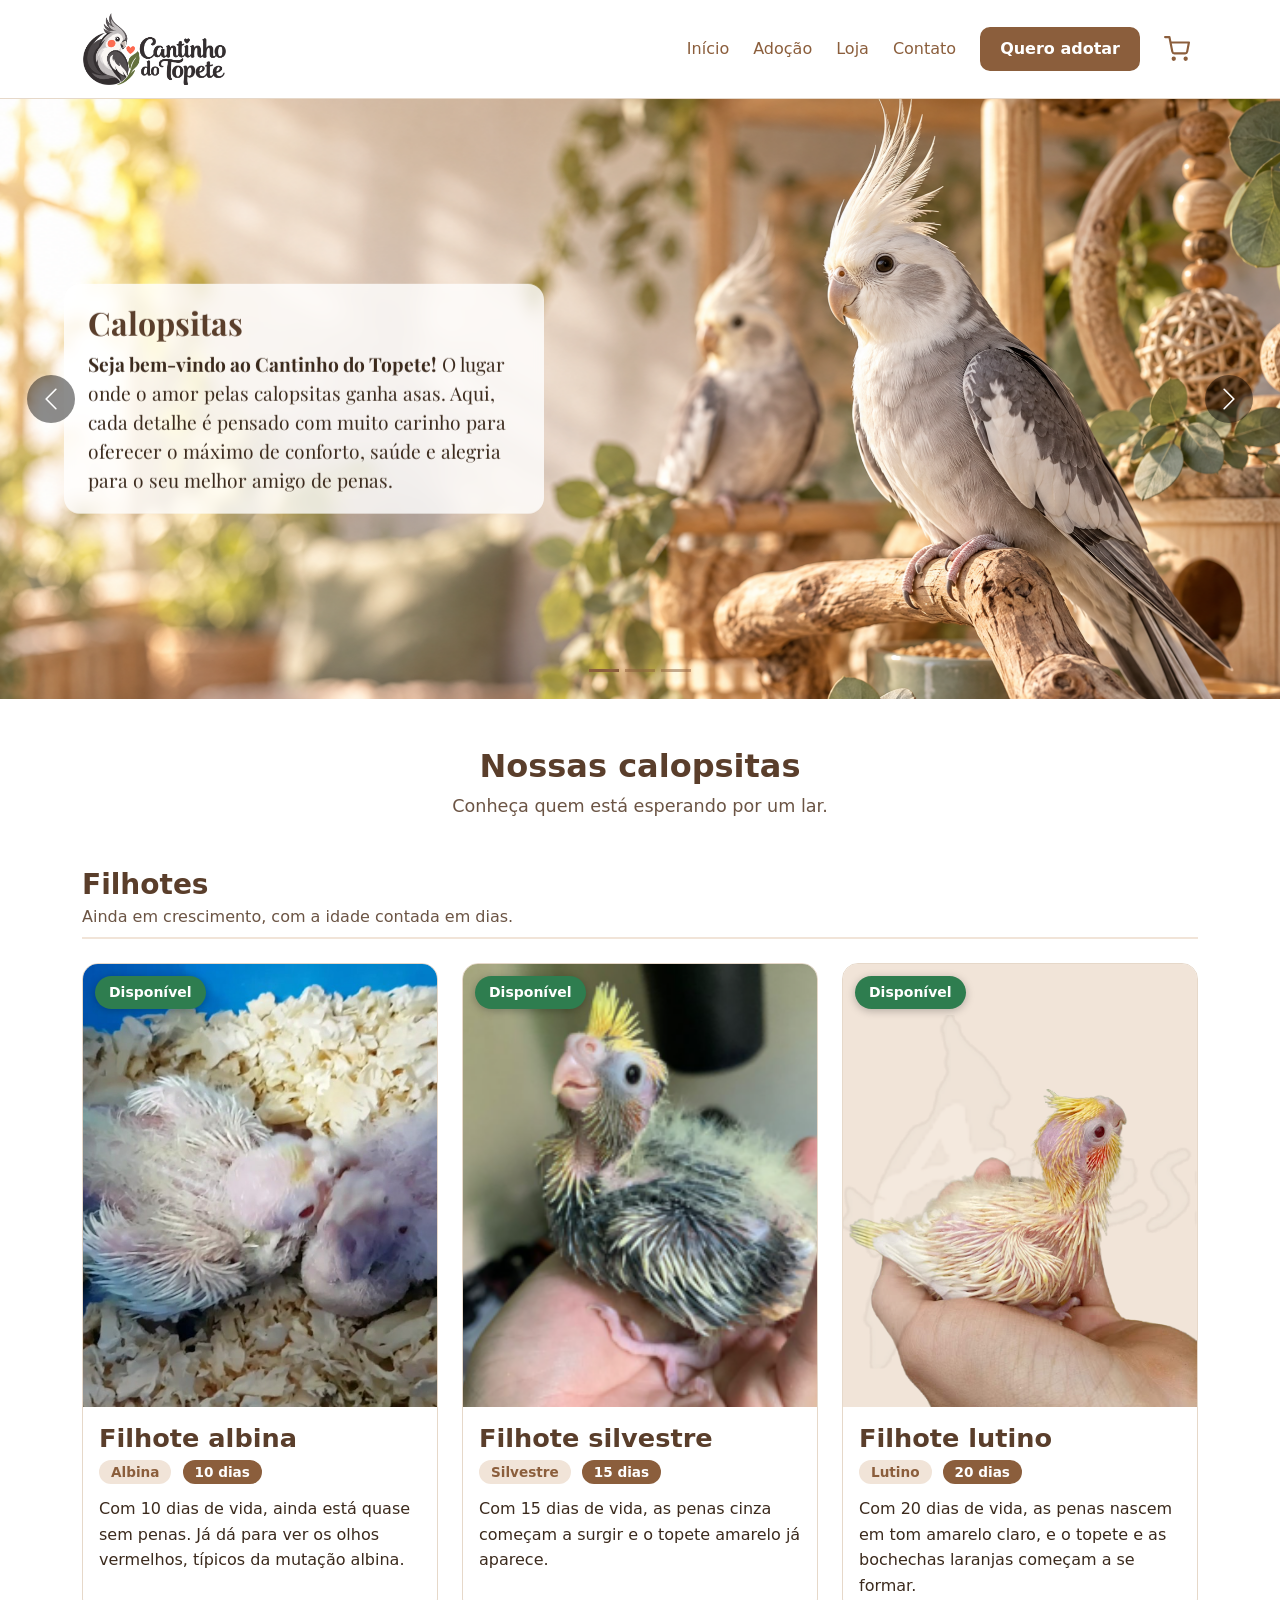
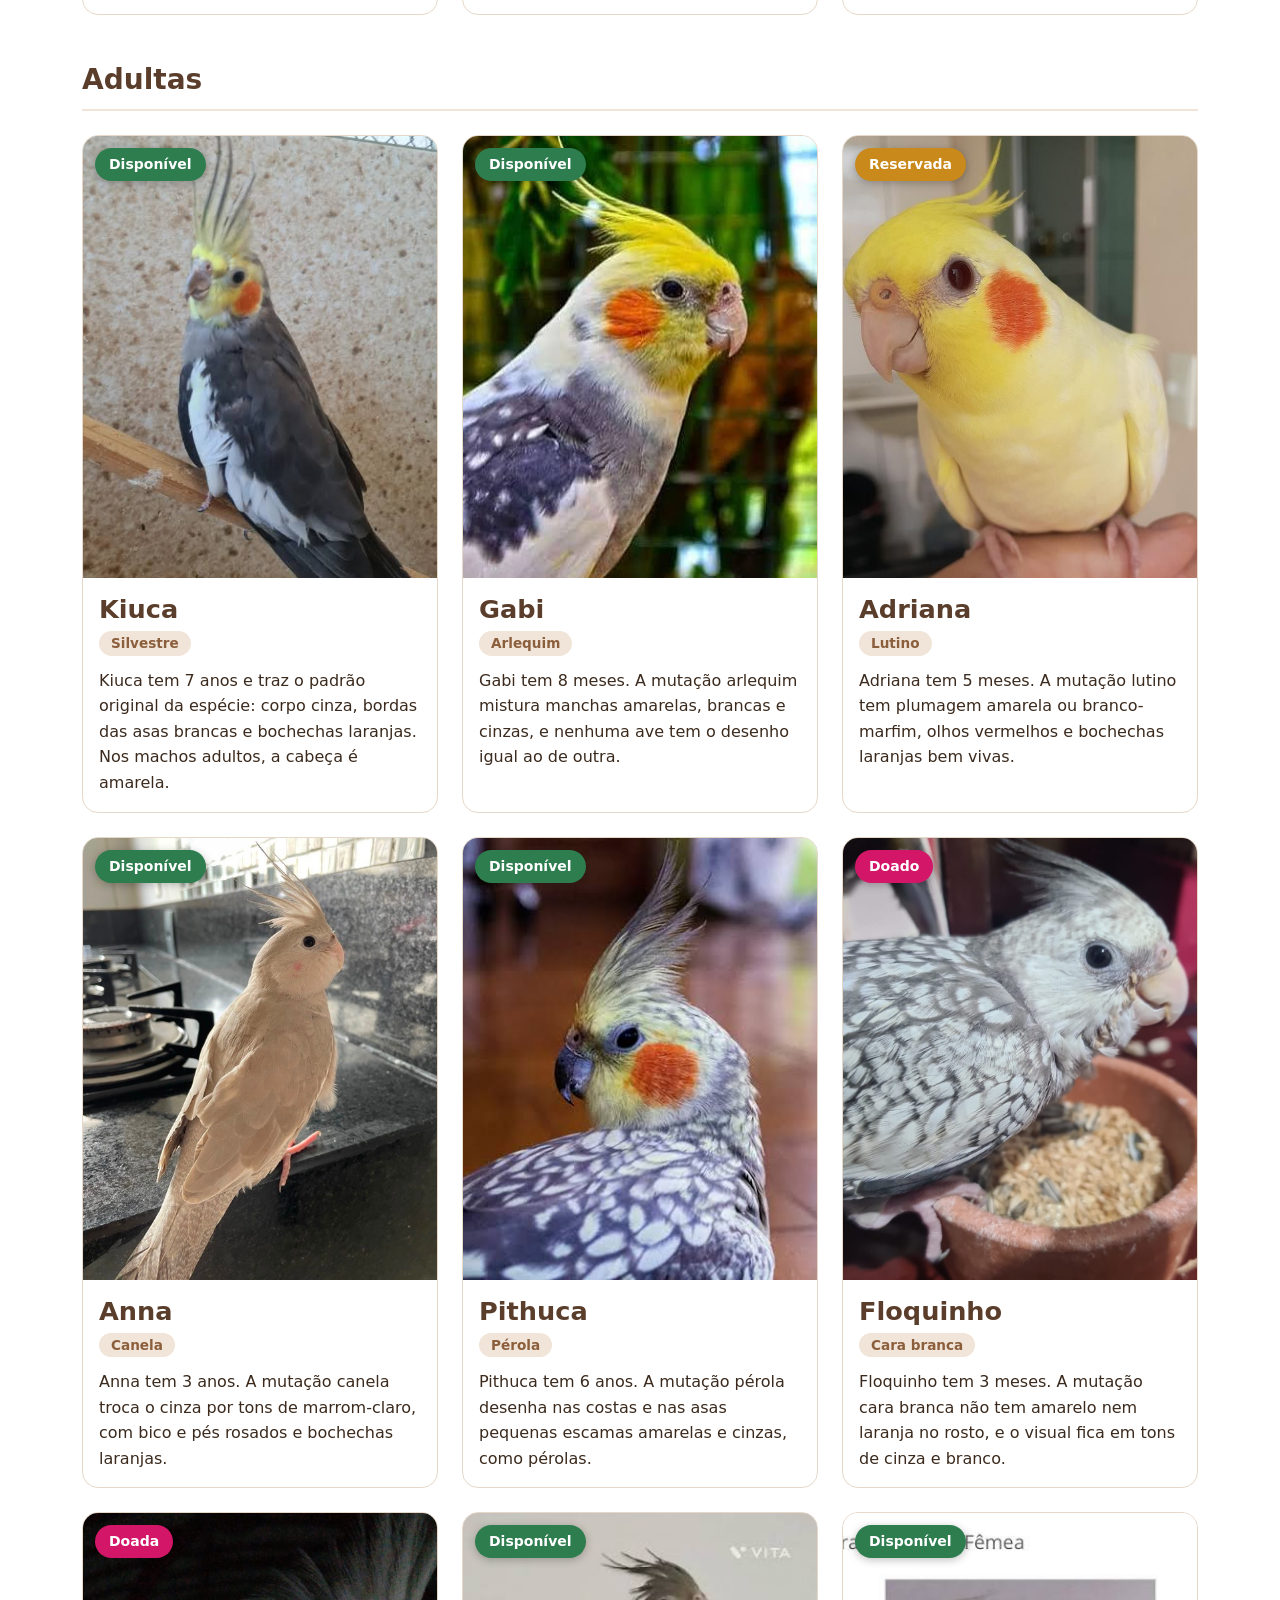
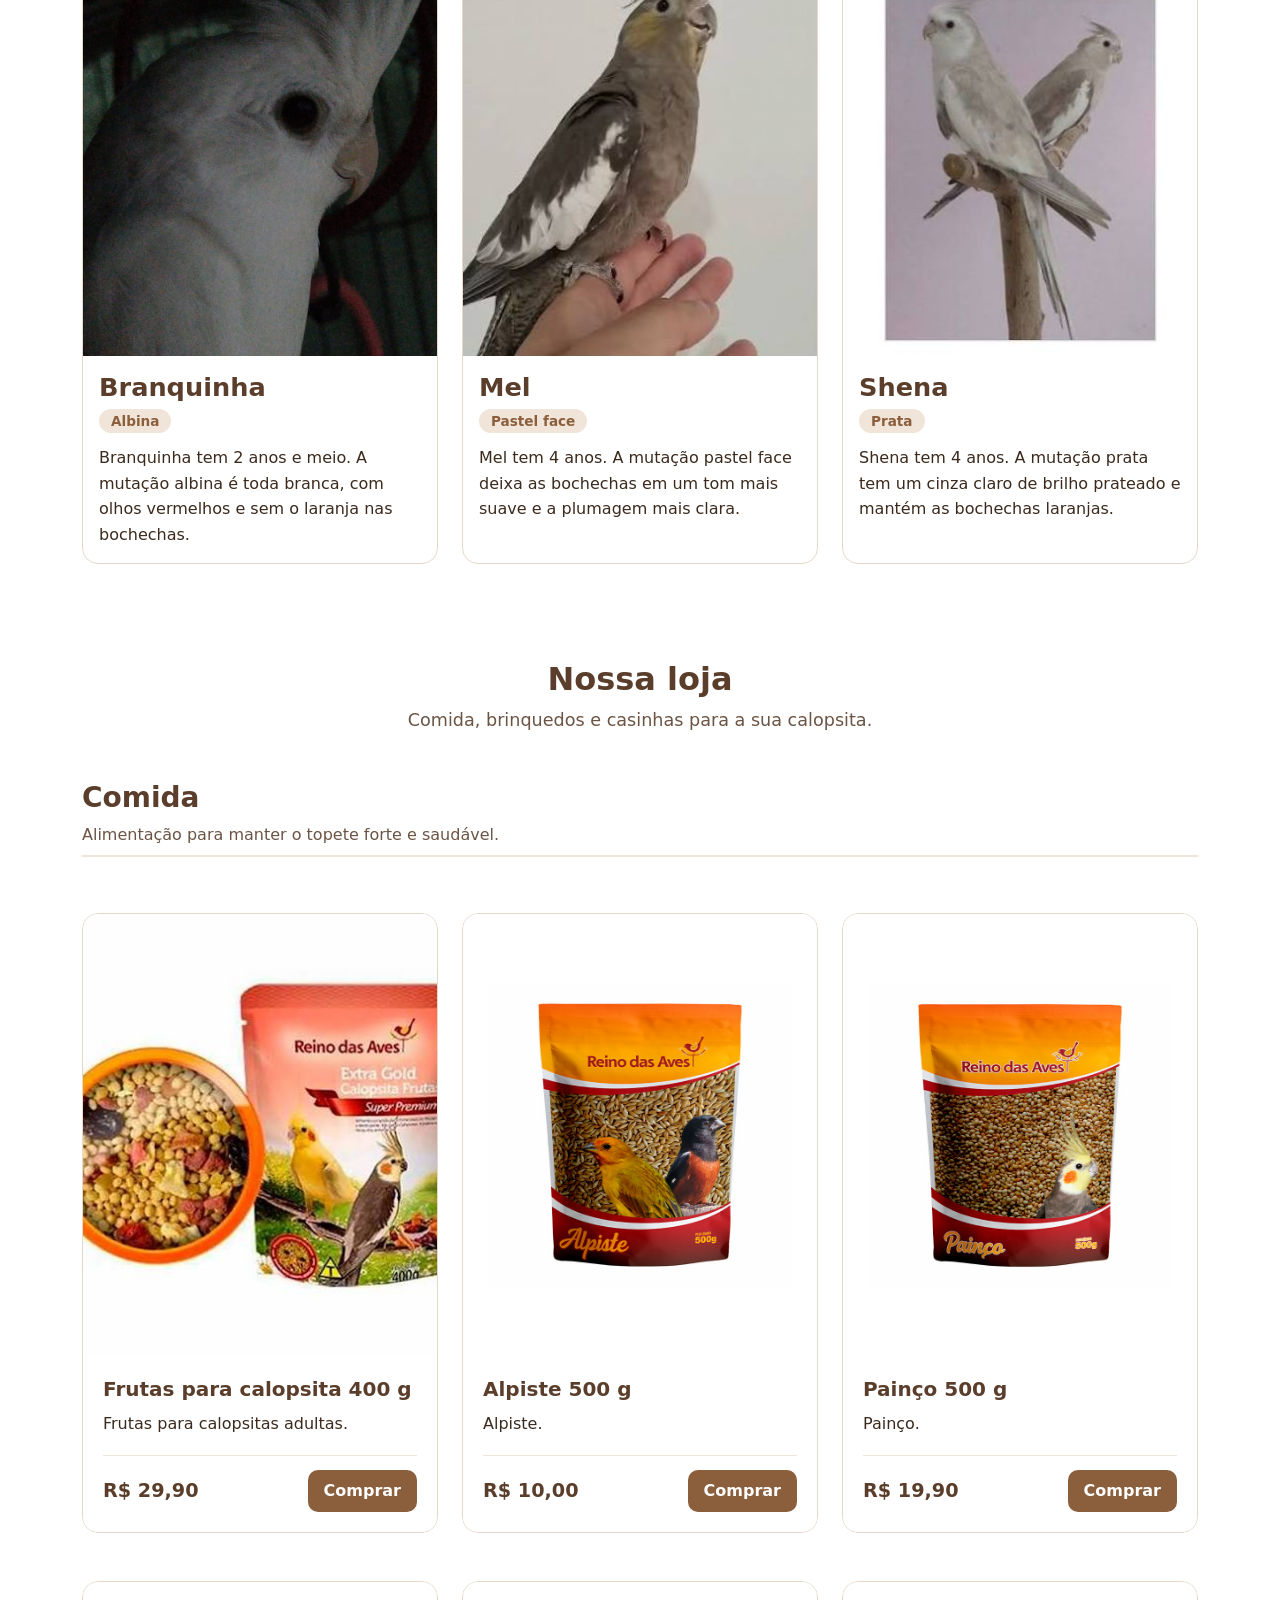
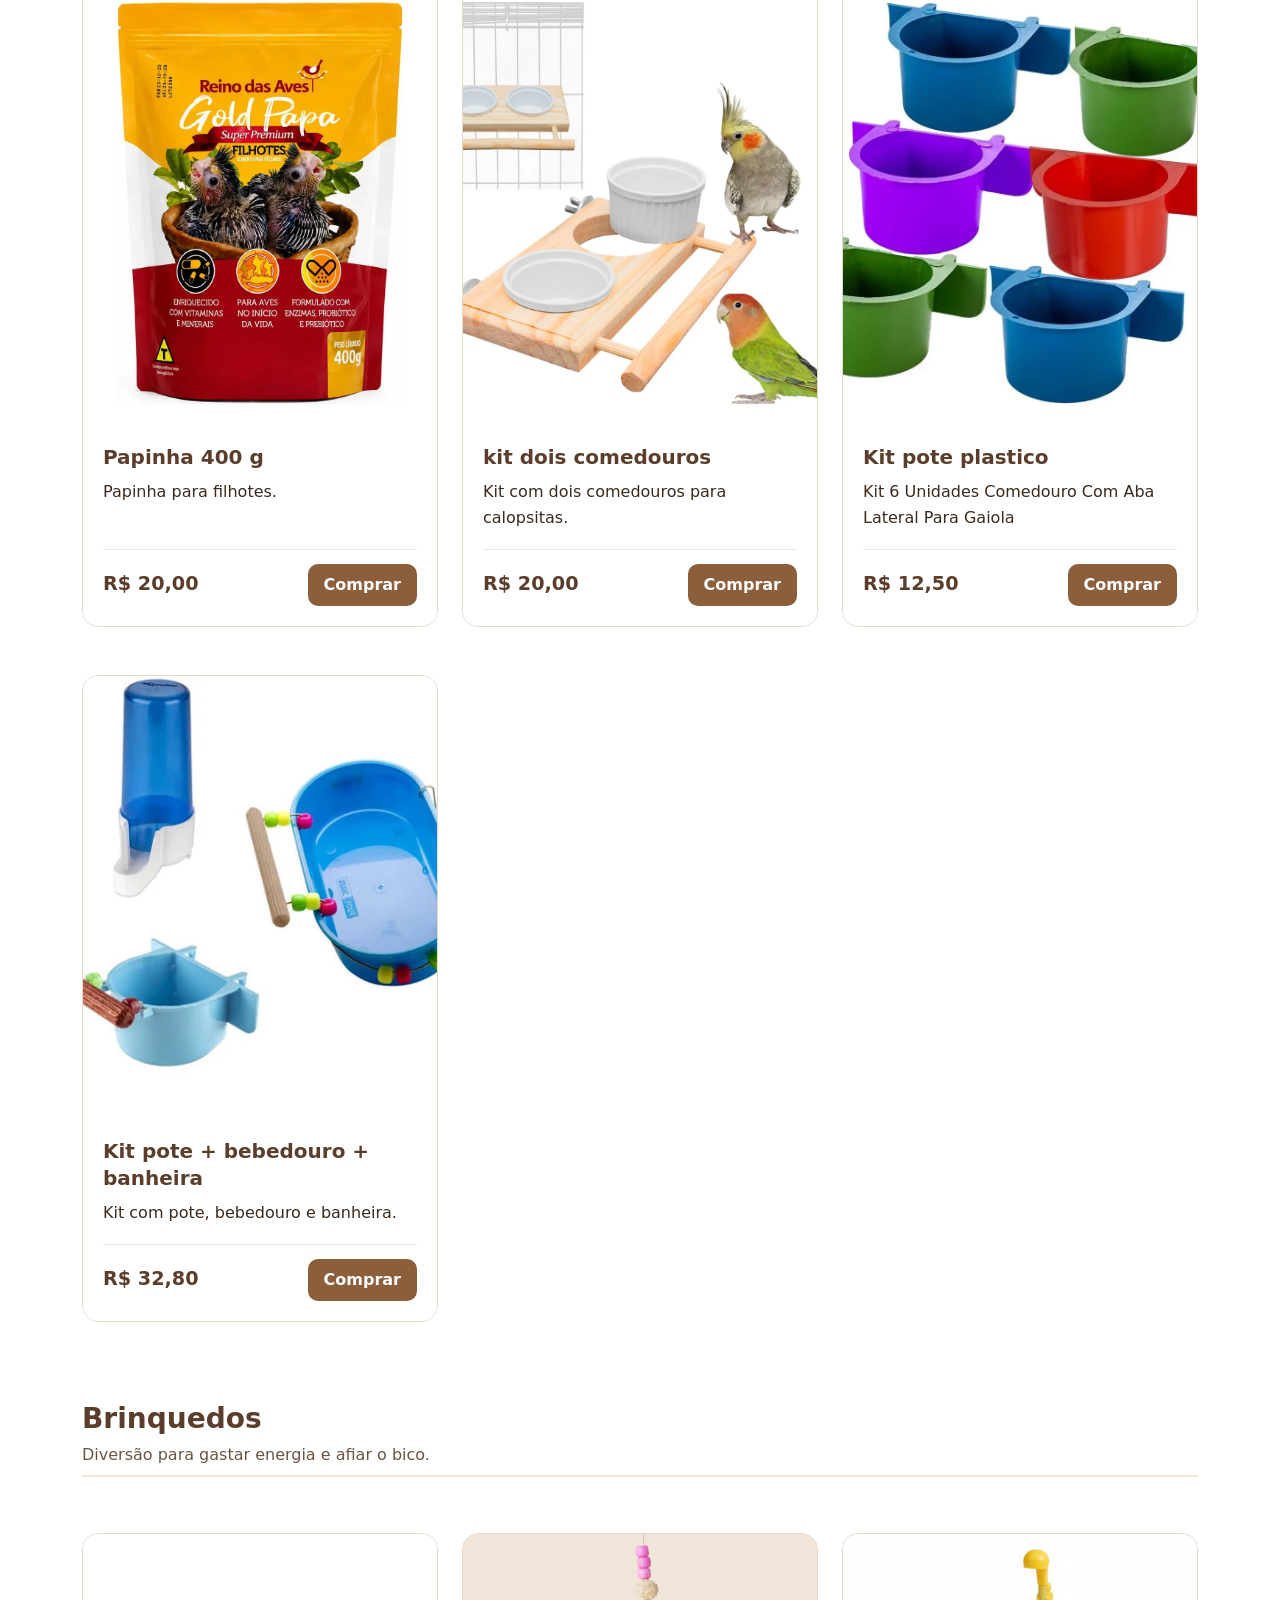
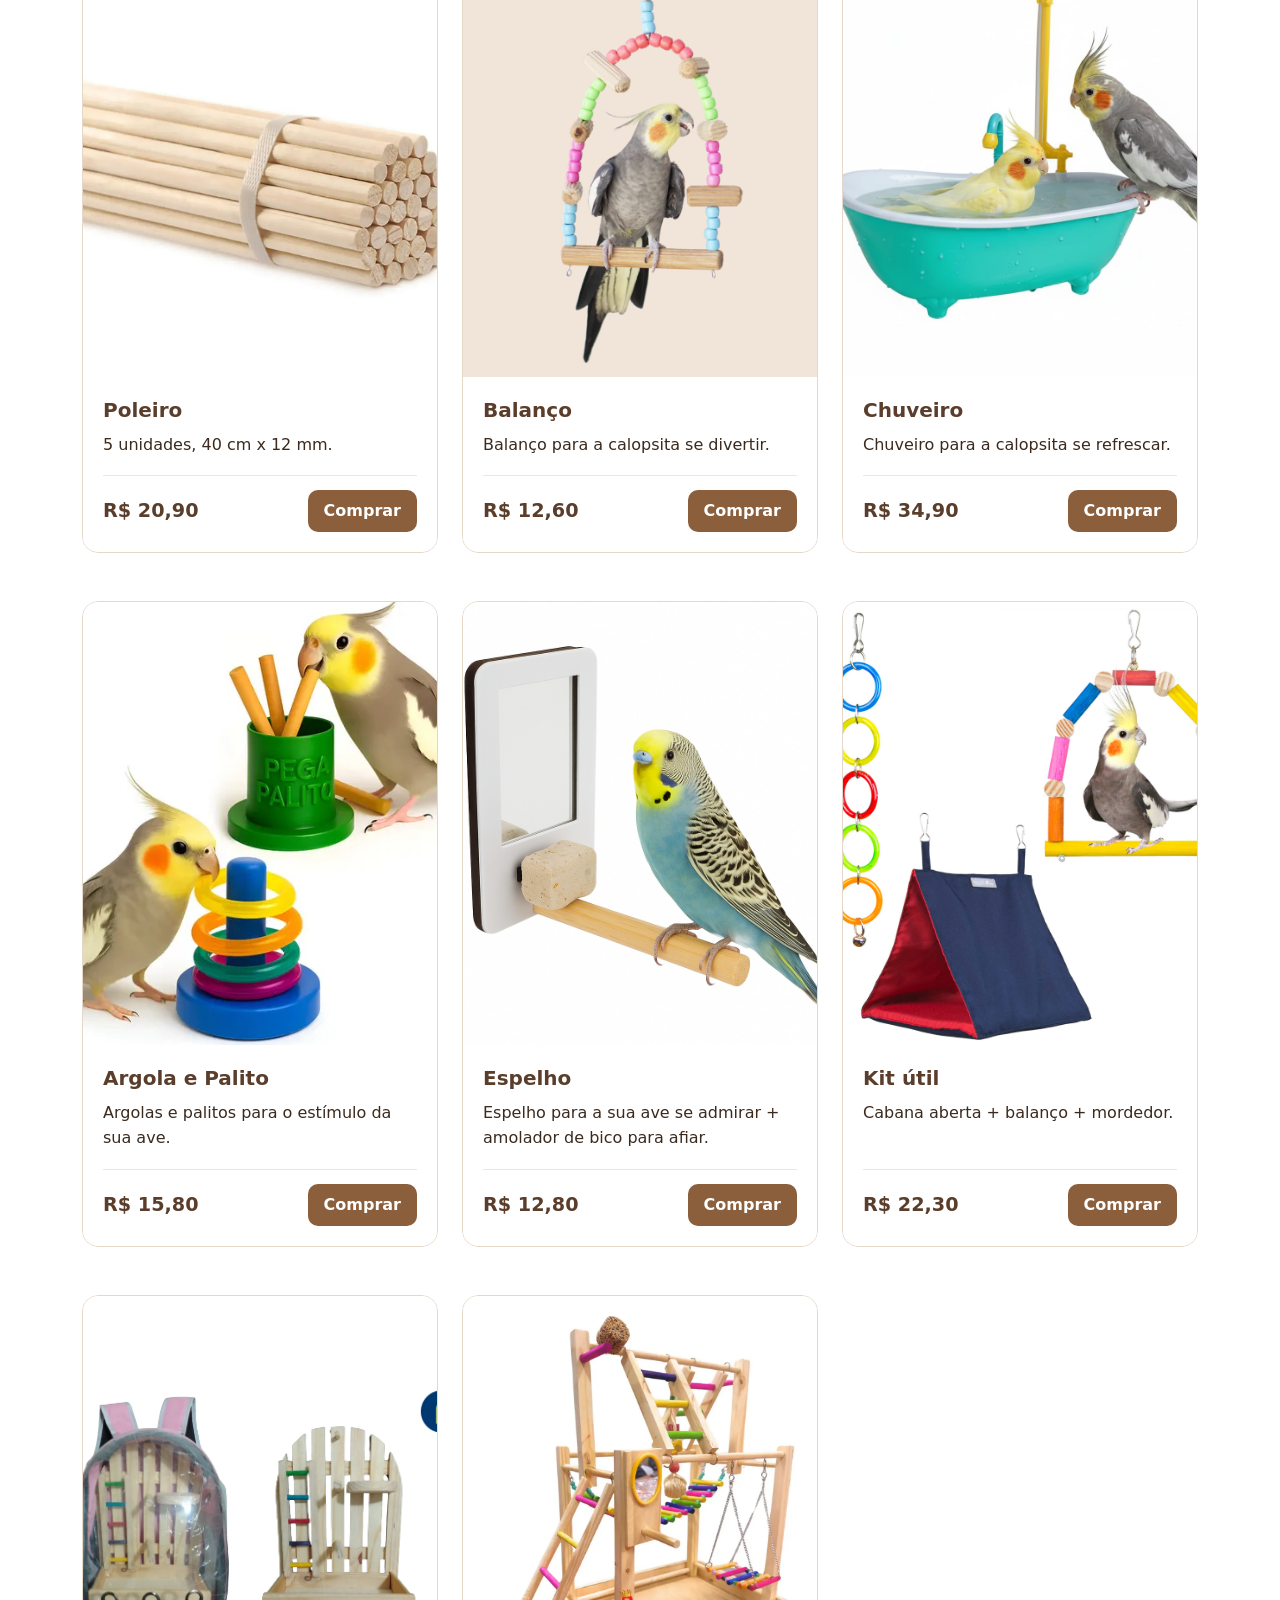
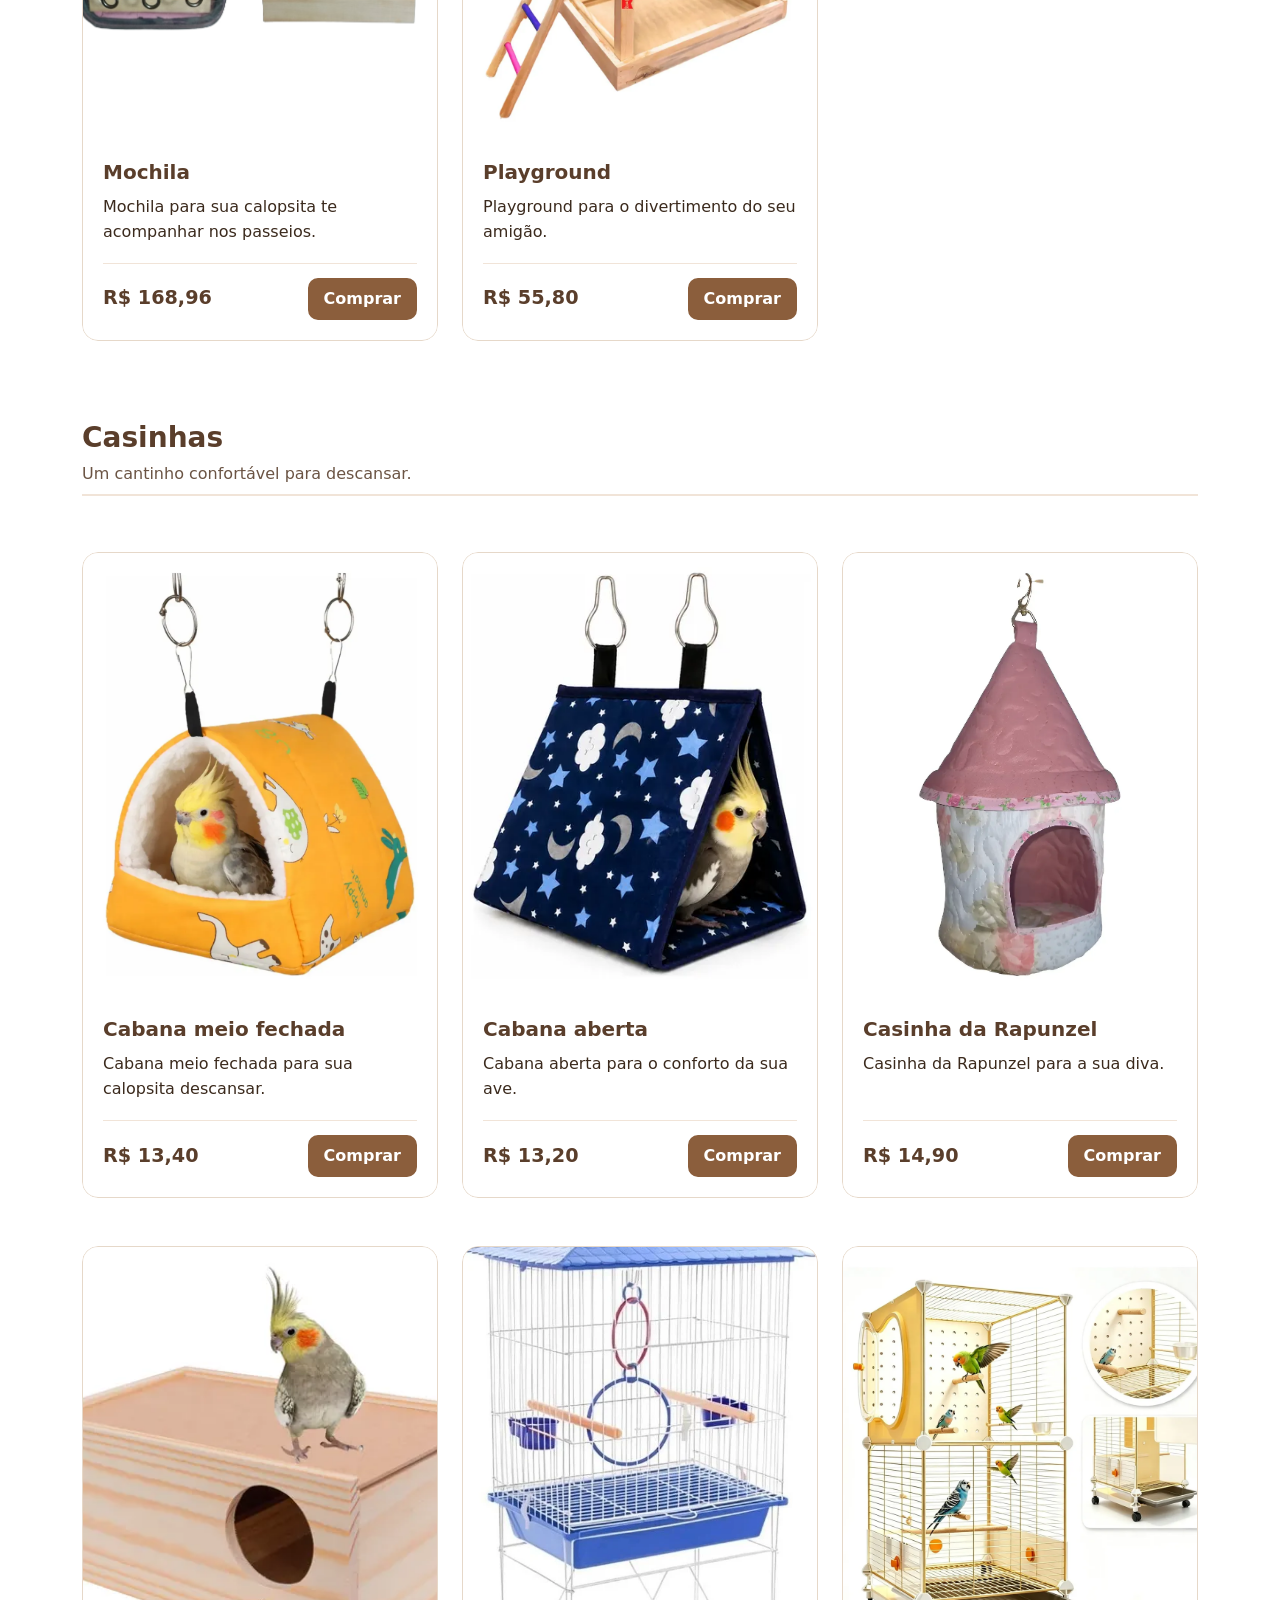
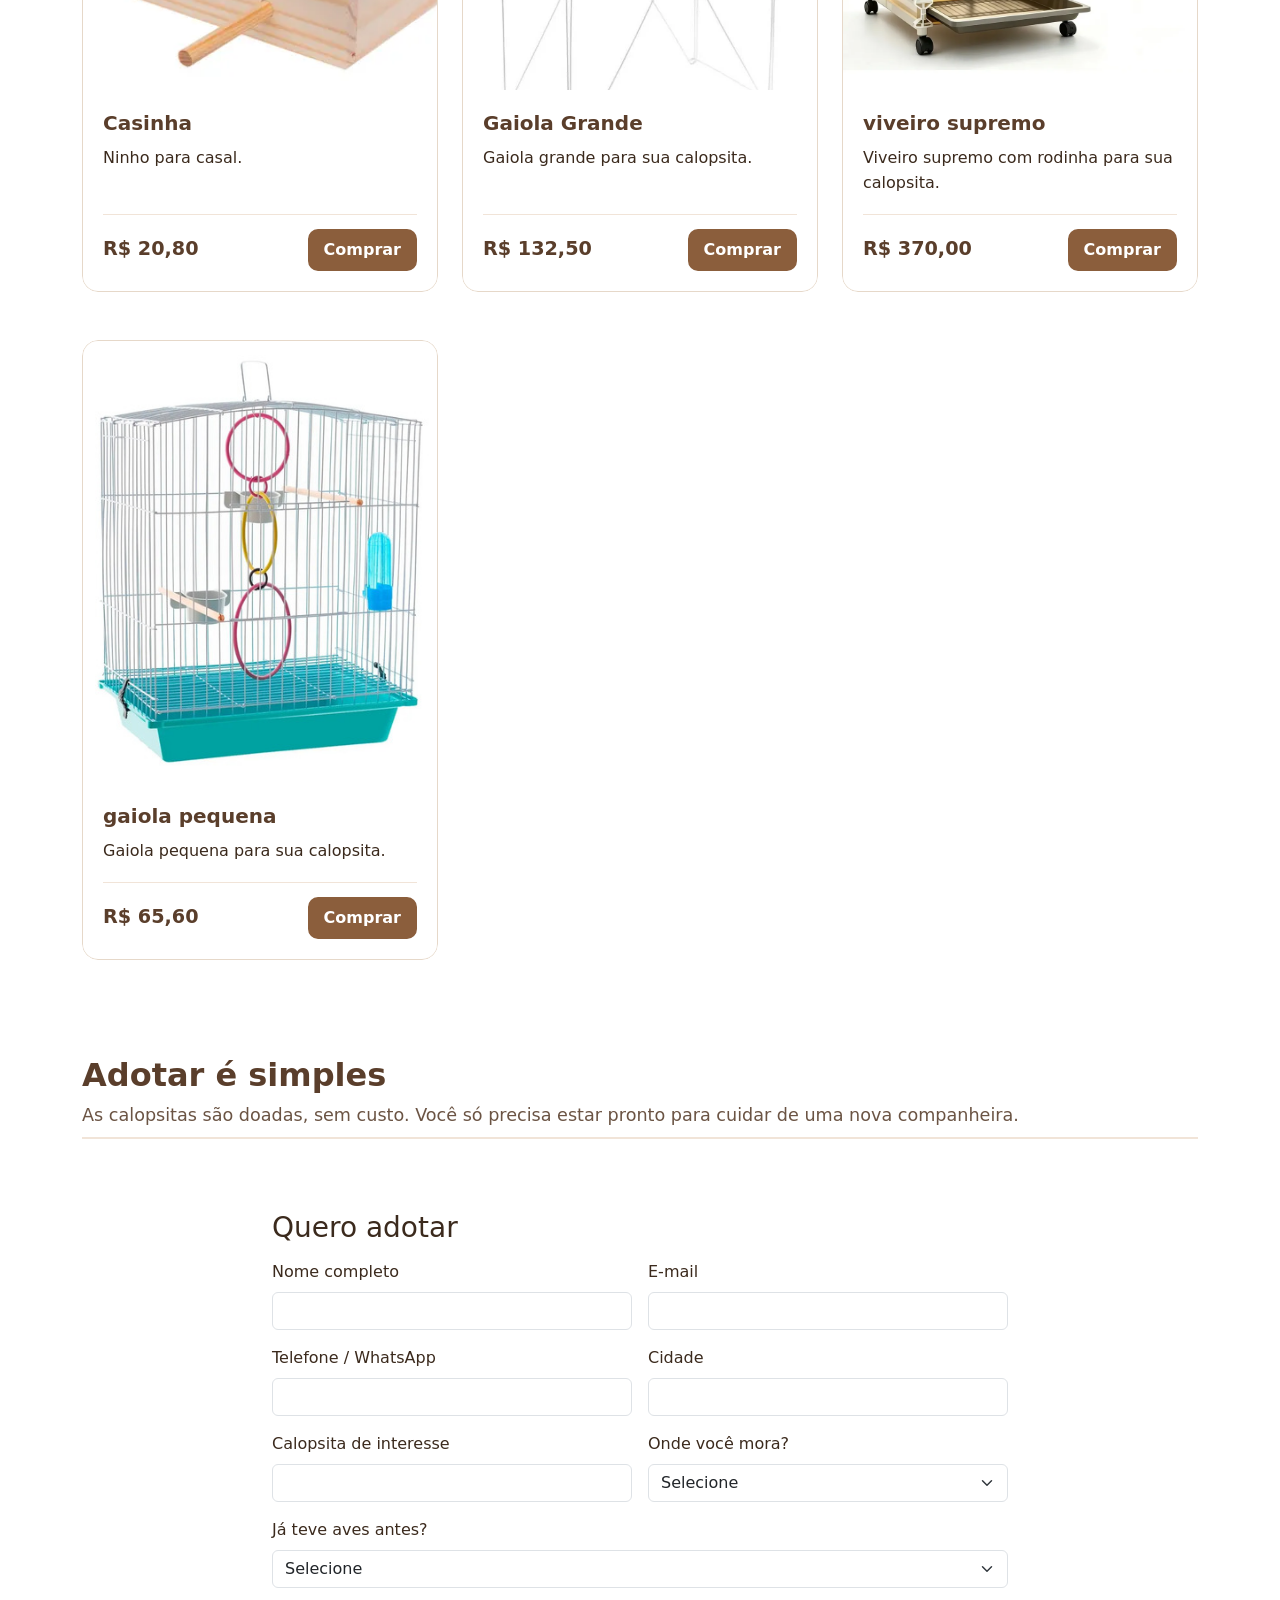
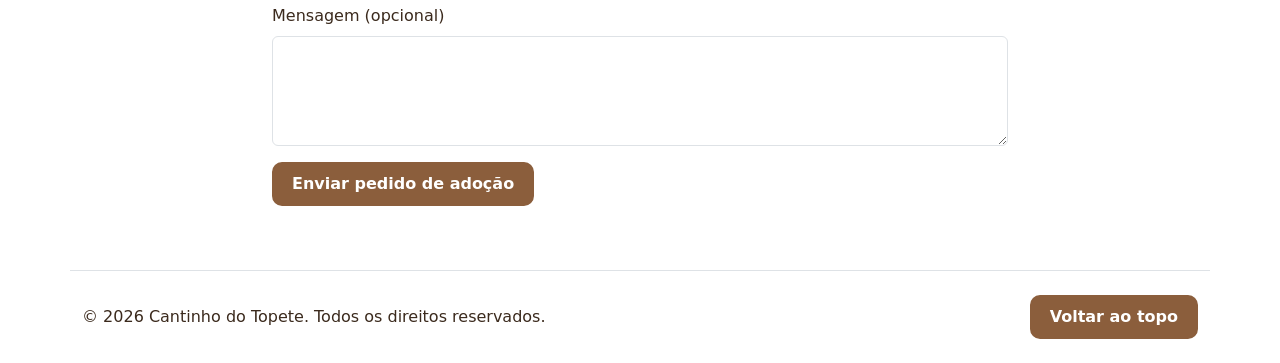
==== commit c8f925b4: "site oficial pronto" ====
--- a/index.html
+++ b/index.html
@@ -71,8 +71,8 @@
 
                     <!-- Slide 1: boas-vindas -->
                     <div class="carousel-item active">
-                        <img src="imagem/banner_cantinho_do_topete.png" class="d-block w-100 banner-img banner-foco-direita"
-                            alt="Banner do Cantinho do Topete">
+                        <img src="imagem/banner_cantinho_do_topete.png"
+                            class="d-block w-100 banner-img banner-foco-direita" alt="Banner do Cantinho do Topete">
 
                         <div class="carousel-caption banner-caption banner-esquerda">
                             <h1 class="banner-titulo">Calopsitas</h1>
@@ -101,7 +101,8 @@
 
                     <!-- Slide 3: alimentação -->
                     <div class="carousel-item">
-                        <img src="imagem/banner_calopsitas_1_alimentacao_saudavel.png" class="d-block w-100 banner-img banner-foco-direita"
+                        <img src="imagem/banner_calopsitas_1_alimentacao_saudavel.png"
+                            class="d-block w-100 banner-img banner-foco-direita"
                             alt="Alimentação saudável para calopsitas">
 
                         <div class="carousel-caption banner-caption banner-esquerda">
@@ -144,15 +145,16 @@
                 <div class="col">
                     <article class="card calopsita-card h-100" id="filhote-albina">
                         <div class="calopsita-foto">
-                            <img src="imagem/albina_10%20dias.jpg" alt="Filhote de calopsita albina com 10 dias" loading="lazy" style="object-position: 58% 50%;">
-                            <!-- Status: status-disponivel | status-reservada | status-adotada -->
+                            <img src="imagem/albina_10%20dias.jpg" alt="Filhote de calopsita albina com 10 dias"
+                                loading="lazy" style="object-position: 58% 50%;">
                             <span class="status-badge status-disponivel">Disponível</span>
                         </div>
                         <div class="card-body">
                             <h4 class="calopsita-nome">Filhote albina</h4>
                             <span class="calopsita-tipo">Albina</span>
                             <span class="calopsita-idade">10 dias</span>
-                            <p class="calopsita-texto">Com 10 dias de vida, ainda está quase sem penas. Já dá para ver os olhos vermelhos, típicos da mutação albina.</p>
+                            <p class="calopsita-texto">Com 10 dias de vida, ainda está quase sem penas. Já dá para ver
+                                os olhos vermelhos, típicos da mutação albina.</p>
                         </div>
                     </article>
                 </div>
@@ -160,15 +162,16 @@
                 <div class="col">
                     <article class="card calopsita-card h-100" id="filhote-silvestre">
                         <div class="calopsita-foto">
-                            <img src="imagem/silvestre_15dias.png" alt="Filhote de calopsita silvestre com 15 dias" loading="lazy">
-                            <!-- Status: status-disponivel | status-reservada | status-adotada -->
+                            <img src="imagem/silvestre_15dias.png" alt="Filhote de calopsita silvestre com 15 dias"
+                                loading="lazy">
                             <span class="status-badge status-disponivel">Disponível</span>
                         </div>
                         <div class="card-body">
                             <h4 class="calopsita-nome">Filhote silvestre</h4>
                             <span class="calopsita-tipo">Silvestre</span>
                             <span class="calopsita-idade">15 dias</span>
-                            <p class="calopsita-texto">Com 15 dias de vida, as penas cinza começam a surgir e o topete amarelo já aparece.</p>
+                            <p class="calopsita-texto">Com 15 dias de vida, as penas cinza começam a surgir e o topete
+                                amarelo já aparece.</p>
                         </div>
                     </article>
                 </div>
@@ -176,15 +179,16 @@
                 <div class="col">
                     <article class="card calopsita-card h-100" id="filhote-lutino">
                         <div class="calopsita-foto">
-                            <img src="imagem/lutino_20dias.png" alt="Filhote de calopsita lutino com 20 dias" loading="lazy">
-                            <!-- Status: status-disponivel | status-reservada | status-adotada -->
+                            <img src="imagem/lutino_20dias.png" alt="Filhote de calopsita lutino com 20 dias"
+                                loading="lazy">
                             <span class="status-badge status-disponivel">Disponível</span>
                         </div>
                         <div class="card-body">
                             <h4 class="calopsita-nome">Filhote lutino</h4>
                             <span class="calopsita-tipo">Lutino</span>
                             <span class="calopsita-idade">20 dias</span>
-                            <p class="calopsita-texto">Com 20 dias de vida, as penas nascem em tom amarelo claro, e o topete e as bochechas laranjas começam a se formar.</p>
+                            <p class="calopsita-texto">Com 20 dias de vida, as penas nascem em tom amarelo claro, e o
+                                topete e as bochechas laranjas começam a se formar.</p>
                         </div>
                     </article>
                 </div>
@@ -192,7 +196,6 @@
 
             <div class="grupo-titulo">
                 <h3 id="t-adultas">Adultas</h3>
-                <p>Já crescidas, com a idade contada em anos.</p>
             </div>
 
             <div class="row row-cols-1 row-cols-md-2 row-cols-lg-3 g-4">
@@ -200,13 +203,14 @@
                     <article class="card calopsita-card h-100" id="kiuca">
                         <div class="calopsita-foto">
                             <img src="imagem/cinza_silvestre.jpg" alt="Kiuca, calopsita silvestre" loading="lazy">
-                            <!-- Status: status-disponivel | status-reservada | status-adotada -->
                             <span class="status-badge status-disponivel">Disponível</span>
                         </div>
                         <div class="card-body">
                             <h4 class="calopsita-nome">Kiuca</h4>
                             <span class="calopsita-tipo">Silvestre</span>
-                            <p class="calopsita-texto">Kiuca tem X anos e traz o padrão original da espécie: corpo cinza, bordas das asas brancas e bochechas laranjas. Nos machos adultos, a cabeça é amarela.</p>
+                            <p class="calopsita-texto">Kiuca tem 7 anos e traz o padrão original da espécie: corpo
+                                cinza, bordas das asas brancas e bochechas laranjas. Nos machos adultos, a cabeça é
+                                amarela.</p>
                         </div>
                     </article>
                 </div>
@@ -215,13 +219,13 @@
                     <article class="card calopsita-card h-100" id="gabi">
                         <div class="calopsita-foto">
                             <img src="imagem/arlequim.jpg" alt="Gabi, calopsita arlequim" loading="lazy">
-                            <!-- Status: status-disponivel | status-reservada | status-adotada -->
                             <span class="status-badge status-disponivel">Disponível</span>
                         </div>
                         <div class="card-body">
                             <h4 class="calopsita-nome">Gabi</h4>
                             <span class="calopsita-tipo">Arlequim</span>
-                            <p class="calopsita-texto">Gabi tem X anos. A mutação arlequim mistura manchas amarelas, brancas e cinzas, e nenhuma ave tem o desenho igual ao de outra.</p>
+                            <p class="calopsita-texto">Gabi tem 8 meses. A mutação arlequim mistura manchas amarelas,
+                                brancas e cinzas, e nenhuma ave tem o desenho igual ao de outra.</p>
                         </div>
                     </article>
                 </div>
@@ -230,13 +234,13 @@
                     <article class="card calopsita-card h-100" id="adriana">
                         <div class="calopsita-foto">
                             <img src="imagem/lutino.jpg" alt="Adriana, calopsita lutino" loading="lazy">
-                            <!-- Status: status-disponivel | status-reservada | status-adotada -->
                             <span class="status-badge status-reservada">Reservada</span>
                         </div>
                         <div class="card-body">
                             <h4 class="calopsita-nome">Adriana</h4>
                             <span class="calopsita-tipo">Lutino</span>
-                            <p class="calopsita-texto">Adriana tem X anos. A mutação lutino tem plumagem amarela ou branco-marfim, olhos vermelhos e bochechas laranjas bem vivas.</p>
+                            <p class="calopsita-texto">Adriana tem 5 meses. A mutação lutino tem plumagem amarela ou
+                                branco-marfim, olhos vermelhos e bochechas laranjas bem vivas.</p>
                         </div>
                     </article>
                 </div>
@@ -245,13 +249,13 @@
                     <article class="card calopsita-card h-100" id="anna">
                         <div class="calopsita-foto">
                             <img src="imagem/canela.jpeg" alt="Anna, calopsita canela" loading="lazy">
-                            <!-- Status: status-disponivel | status-reservada | status-adotada -->
                             <span class="status-badge status-disponivel">Disponível</span>
                         </div>
                         <div class="card-body">
                             <h4 class="calopsita-nome">Anna</h4>
                             <span class="calopsita-tipo">Canela</span>
-                            <p class="calopsita-texto">Anna tem X anos. A mutação canela troca o cinza por tons de marrom-claro, com bico e pés rosados e bochechas laranjas.</p>
+                            <p class="calopsita-texto">Anna tem 3 anos. A mutação canela troca o cinza por tons de
+                                marrom-claro, com bico e pés rosados e bochechas laranjas.</p>
                         </div>
                     </article>
                 </div>
@@ -260,13 +264,13 @@
                     <article class="card calopsita-card h-100" id="pithuca">
                         <div class="calopsita-foto">
                             <img src="imagem/perola.jpg" alt="Pithuca, calopsita pérola" loading="lazy">
-                            <!-- Status: status-disponivel | status-reservada | status-adotada -->
                             <span class="status-badge status-disponivel">Disponível</span>
                         </div>
                         <div class="card-body">
                             <h4 class="calopsita-nome">Pithuca</h4>
                             <span class="calopsita-tipo">Pérola</span>
-                            <p class="calopsita-texto">Pithuca tem X anos. A mutação pérola desenha nas costas e nas asas pequenas escamas amarelas e cinzas, como pérolas.</p>
+                            <p class="calopsita-texto">Pithuca tem 6 anos. A mutação pérola desenha nas costas e nas
+                                asas pequenas escamas amarelas e cinzas, como pérolas.</p>
                         </div>
                     </article>
                 </div>
@@ -275,13 +279,13 @@
                     <article class="card calopsita-card h-100" id="floquinho">
                         <div class="calopsita-foto">
                             <img src="imagem/Floquinho.jpeg" alt="Floquinho, calopsita cara branca" loading="lazy">
-                            <!-- Status: status-disponivel | status-reservada | status-adotada -->
                             <span class="status-badge status-adotada">Doado</span>
                         </div>
                         <div class="card-body">
                             <h4 class="calopsita-nome">Floquinho</h4>
                             <span class="calopsita-tipo">Cara branca</span>
-                            <p class="calopsita-texto">Floquinho tem X anos. A mutação cara branca não tem amarelo nem laranja no rosto, e o visual fica em tons de cinza e branco.</p>
+                            <p class="calopsita-texto">Floquinho tem 3 meses. A mutação cara branca não tem amarelo nem
+                                laranja no rosto, e o visual fica em tons de cinza e branco.</p>
                         </div>
                     </article>
                 </div>
@@ -290,13 +294,14 @@
                     <article class="card calopsita-card h-100" id="branquinha">
                         <div class="calopsita-foto">
                             <img src="imagem/branquinha2.jpeg" alt="Branquinha, calopsita albina" loading="lazy">
-                            <!-- Status: status-disponivel | status-reservada | status-adotada -->
                             <span class="status-badge status-adotada">Doada</span>
                         </div>
                         <div class="card-body">
                             <h4 class="calopsita-nome">Branquinha</h4>
                             <span class="calopsita-tipo">Albina</span>
-                            <p class="calopsita-texto">Branquinha tem X anos. A mutação albina é toda branca, com olhos vermelhos e sem o laranja nas bochechas.</p>
+                            <p class="calopsita-texto">Branquinha tem 2 anos e meio. A mutação albina é toda branca, com
+                                olhos
+                                vermelhos e sem o laranja nas bochechas.</p>
                         </div>
                     </article>
                 </div>
@@ -305,13 +310,13 @@
                     <article class="card calopsita-card h-100" id="mel">
                         <div class="calopsita-foto">
                             <img src="imagem/pastel_face.jpg" alt="Mel, calopsita pastel face" loading="lazy">
-                            <!-- Status: status-disponivel | status-reservada | status-adotada -->
                             <span class="status-badge status-disponivel">Disponível</span>
                         </div>
                         <div class="card-body">
                             <h4 class="calopsita-nome">Mel</h4>
                             <span class="calopsita-tipo">Pastel face</span>
-                            <p class="calopsita-texto">Mel tem X anos. A mutação pastel face deixa as bochechas em um tom mais suave e a plumagem mais clara.</p>
+                            <p class="calopsita-texto">Mel tem 4 anos. A mutação pastel face deixa as bochechas em um
+                                tom mais suave e a plumagem mais clara.</p>
                         </div>
                     </article>
                 </div>
@@ -320,13 +325,13 @@
                     <article class="card calopsita-card h-100" id="shena">
                         <div class="calopsita-foto">
                             <img src="imagem/prata.jpg" alt="Shena, calopsita prata" loading="lazy">
-                            <!-- Status: status-disponivel | status-reservada | status-adotada -->
                             <span class="status-badge status-disponivel">Disponível</span>
                         </div>
                         <div class="card-body">
                             <h4 class="calopsita-nome">Shena</h4>
                             <span class="calopsita-tipo">Prata</span>
-                            <p class="calopsita-texto">Shena tem X anos. A mutação prata tem um cinza claro de brilho prateado e mantém as bochechas laranjas.</p>
+                            <p class="calopsita-texto">Shena tem 4 anos. A mutação prata tem um cinza claro de brilho
+                                prateado e mantém as bochechas laranjas.</p>
                         </div>
                     </article>
                 </div>
@@ -341,19 +346,23 @@
                     <p class="section-lead">Comida, brinquedos e casinhas para a sua calopsita.</p>
                 </div>
 
-                <!-- Os produtos são montados a partir do arquivo produtos.js -->
                 <div id="loja-produtos"></div>
             </div>
         </section>
 
-        <!-- Seção: como adotar + formulário -->
-        <section id="como-adotar" class="section bg-white border-bottom" aria-labelledby="t-como">
+
+        <!-- Seção: como adotar -->
+        <section id="como-adotar" class="section bg-white" aria-labelledby="t-como">
             <div class="container py-5">
                 <div class="row g-4 g-lg-5">
-                    <div class="col-lg-4">
-                        <h2 id="t-como" class="section-title">Adotar é simples</h2>
-                        <p class="section-lead">As calopsitas são doadas, sem custo. Você só precisa estar pronto
-                            para cuidar de uma nova companheira.</p>
+                    <div class="col-12">
+                        <div class="grupo-titulo">
+                            <h2 id="t-como" class="section-title">Adotar é simples</h2>
+                            <p class="section-lead">
+                                As calopsitas são doadas, sem custo. Você só precisa estar pronto
+                                para cuidar de uma nova companheira.
+                            </p>
+                        </div>
                     </div>
                 </div>
 
@@ -361,8 +370,8 @@
                 <div class="row justify-content-center mt-5" id="formulario-adocao">
                     <div class="col-lg-8">
                         <h3 class="mb-3">Quero adotar</h3>
-
-                        <form id="form-adocao" action="https://formsubmit.co/ajax/lara.vitoria14022@gmail.com" method="POST" novalidate>
+                        <form id="form-adocao" action="https://formsubmit.co/ajax/lara.vitoria14022@gmail.com"
+                            method="POST" novalidate>
                             <div class="row g-3">
                                 <div class="col-md-6">
                                     <label for="nome" class="form-label">Nome completo</label>
@@ -382,8 +391,8 @@
                                 </div>
                                 <div class="col-md-6">
                                     <label for="calopsita" class="form-label">Calopsita de interesse</label>
-                                    <input type="text" class="form-control" id="calopsita"
-                                        name="calopsita_de_interesse" required>
+                                    <input type="text" class="form-control" id="calopsita" name="calopsita_de_interesse"
+                                        required>
                                 </div>
                                 <div class="col-md-6">
                                     <label for="moradia" class="form-label">Onde você mora?</label>
@@ -406,11 +415,9 @@
                                     <textarea class="form-control" id="mensagem" name="mensagem" rows="4"></textarea>
                                 </div>
 
-                                <!-- Configurações do FormSubmit -->
                                 <input type="hidden" name="_subject" value="Novo pedido de adoção - Cantinho do Topete">
                                 <input type="hidden" name="_captcha" value="false">
                                 <input type="hidden" name="_template" value="table">
-                                <!-- Anti-spam: robôs preenchem, pessoas não veem -->
                                 <input type="text" name="_honey" style="display:none" tabindex="-1" autocomplete="off">
 
                                 <div class="col-12">
@@ -425,18 +432,67 @@
             </div>
         </section>
 
+        <!-- Modal do vídeo do Chuveiro -->
+        <div class="modal fade" id="modalVideo" tabindex="-1" aria-labelledby="modalVideoTitulo" aria-hidden="true">
+            <div class="modal-dialog modal-dialog-centered modal-lg">
+                <div class="modal-content">
+                    <div class="modal-header">
+                        <h5 class="modal-title" id="modalVideoTitulo">Chuveiro para calopsitas</h5>
+                        <button type="button" class="btn-close" data-bs-dismiss="modal" aria-label="Fechar"></button>
+                    </div>
+
+                    <div class="modal-body">
+                        <video id="videoChuveiro" controls playsinline class="w-100">
+                            Seu navegador não suporta a reprodução de vídeos.
+                        </video>
+                    </div>
+                </div>
+            </div>
+        </div>
+
     </main>
 
     <!-- Rodapé -->
-    <footer id="contato" class="container py-4 border-top">
-        <p class="float-end"><a href="#inicio">Voltar ao topo</a></p>
-        <p>&copy; 2026 Cantinho do Topete. Todos os direitos reservados.</p>
+    <footer id="contato"
+        class="container py-4 border-top d-flex justify-content-between align-items-center flex-wrap gap-3">
+        <p class="mb-0">&copy; 2026 Cantinho do Topete. Todos os direitos reservados.</p>
+        <a class="btn btn-topete" href="#inicio">Voltar ao topo</a>
     </footer>
+
 
     <script src="https://cdn.jsdelivr.net/npm/bootstrap@5.3.8/dist/js/bootstrap.bundle.min.js"></script>
     <script src="produtos.js"></script>
     <script src="carrinho.js"></script>
 
+    <!-- Vídeo do Chuveiro -->
+    <script>
+        const modalVideo = document.getElementById('modalVideo');
+        const videoChuveiro = document.getElementById('videoChuveiro');
+
+        document.addEventListener('click', (event) => {
+            const imagem = event.target.closest(
+                '#loja-produtos img[src*="chuveiro.jpg"]'
+            );
+
+            if (!imagem) return;
+
+            event.preventDefault();
+
+            videoChuveiro.src = 'imagem/chuveiro_video.mp4';
+            videoChuveiro.load();
+
+            const modal = bootstrap.Modal.getOrCreateInstance(modalVideo);
+            modal.show();
+        });
+
+        modalVideo.addEventListener('hidden.bs.modal', () => {
+            videoChuveiro.pause();
+            videoChuveiro.removeAttribute('src');
+            videoChuveiro.load();
+        });
+    </script>
+
+    <!-- Formulário de adoção -->
     <script>
         const form = document.getElementById('form-adocao');
         const status = document.getElementById('form-status');
@@ -463,7 +519,22 @@
                 const dados = await resposta.json();
 
                 if (resposta.ok && (dados.success === true || dados.success === "true")) {
-                    status.innerHTML = '<div class="alert alert-success">Pedido enviado! Em breve entraremos em contato.</div>';
+                    status.innerHTML = `
+    <div class="alert alert-success text-center p-4">
+        <img
+            src="imagem/piquirito.jpg"
+            alt="Calopsita comemorando a adoção"
+            class="img-fluid mb-3"
+            style="max-width: 220px; border-radius: 12px;"
+        >
+
+        <h4 class="alert-heading">Pedido enviado com sucesso!</h4>
+
+        <p class="mb-0">
+            Obrigado pelo interesse em adotar! Em breve entraremos em contato.
+        </p>
+    </div>
+`;
                     form.reset();
                     form.classList.remove('was-validated');
                 } else {
--- a/style.css
+++ b/style.css
@@ -203,6 +203,14 @@
 .grupo-titulo p {
     color: #6b5444;
     margin-bottom: 0;
+}
+
+#como-adotar .grupo-titulo {
+    width: 100%;
+    margin-bottom: 24px;
+    padding-bottom: 8px;
+    border-bottom: 2px solid var(--cor-fundo-hover);
+    box-sizing: border-box;
 }
 
 .calopsita-idade {
@@ -504,3 +512,158 @@
         transition: none;
     }
 }
+
+/* ---------- Carrinho ---------- */
+.nav-cart {
+    position: relative;
+    display: inline-flex;
+    align-items: center;
+    padding: 8px;
+    color: var(--cor-borda);
+}
+
+.nav-cart:hover,
+.nav-cart:focus-visible {
+    color: #6f4a2e;
+}
+
+.cart-badge {
+    position: absolute;
+    top: 0;
+    right: 0;
+    min-width: 18px;
+    height: 18px;
+    padding: 0 5px;
+    border-radius: 999px;
+    background-color: #d9822b;
+    color: #fff;
+    font-size: 0.7rem;
+    font-weight: 700;
+    line-height: 18px;
+    text-align: center;
+}
+
+.cart-badge.bump {
+    animation: cart-bump 0.3s ease;
+}
+
+@keyframes cart-bump {
+    50% { transform: scale(1.35); }
+}
+
+.item-carrinho {
+    display: grid;
+    grid-template-columns: 1fr auto auto auto;
+    align-items: center;
+    gap: 16px;
+    padding: 16px 0;
+    border-bottom: 1px solid var(--cor-borda-clara);
+}
+
+.item-info {
+    display: flex;
+    flex-direction: column;
+}
+
+.item-unitario {
+    color: #6b5444;
+    font-size: 0.9rem;
+}
+
+.item-qtd {
+    display: flex;
+    align-items: center;
+    gap: 10px;
+}
+
+.item-numero {
+    min-width: 24px;
+    text-align: center;
+    font-weight: 600;
+}
+
+.item-subtotal {
+    min-width: 96px;
+    text-align: right;
+    font-weight: 700;
+    color: var(--cor-titulo);
+}
+
+.item-remover {
+    color: var(--cor-borda);
+}
+
+.carrinho-total {
+    display: flex;
+    justify-content: space-between;
+    align-items: center;
+    padding: 20px 0;
+    font-size: 1.4rem;
+    color: var(--cor-titulo);
+}
+
+@media (max-width: 575.98px) {
+    .item-carrinho {
+        grid-template-columns: 1fr auto;
+    }
+}
+
+/* ---------- Modal de vídeo do Chuveiro ---------- */
+#modalVideo .modal-dialog {
+    max-width: 850px;
+    margin: 1rem auto;
+    padding: 0 12px;
+}
+
+#modalVideo .modal-content {
+    overflow: hidden;
+    border: 1px solid var(--cor-borda-clara);
+    border-radius: 18px;
+    background-color: var(--cor-fundo);
+    box-shadow: 0 20px 60px rgba(0, 0, 0, 0.3);
+}
+
+#modalVideo .modal-header {
+    padding: 16px 20px;
+    border-bottom: 1px solid var(--cor-borda-clara);
+}
+
+#modalVideo .modal-title {
+    color: var(--cor-titulo);
+    font-weight: 700;
+}
+
+#modalVideo .modal-body {
+    padding: 0;
+    background-color: #000;
+}
+
+#modalVideo video {
+    display: block;
+    width: 100%;
+    max-height: 75vh;
+    background-color: #000;
+}
+
+/* Fundo borrado ao abrir o modal */
+.modal-backdrop.show {
+    opacity: 1;
+    background-color: rgba(0, 0, 0, 0.4);
+    backdrop-filter: blur(7px);
+    -webkit-backdrop-filter: blur(7px);
+}
+
+/* Cursor de clique somente na foto do Chuveiro */
+#loja-produtos img[src*="chuveiro.jpg"] {
+    cursor: pointer;
+}
+
+@media (max-width: 575.98px) {
+    #modalVideo .modal-dialog {
+        margin: 1rem auto;
+    }
+
+    #modalVideo video {
+        max-height: 65vh;
+    }
+}
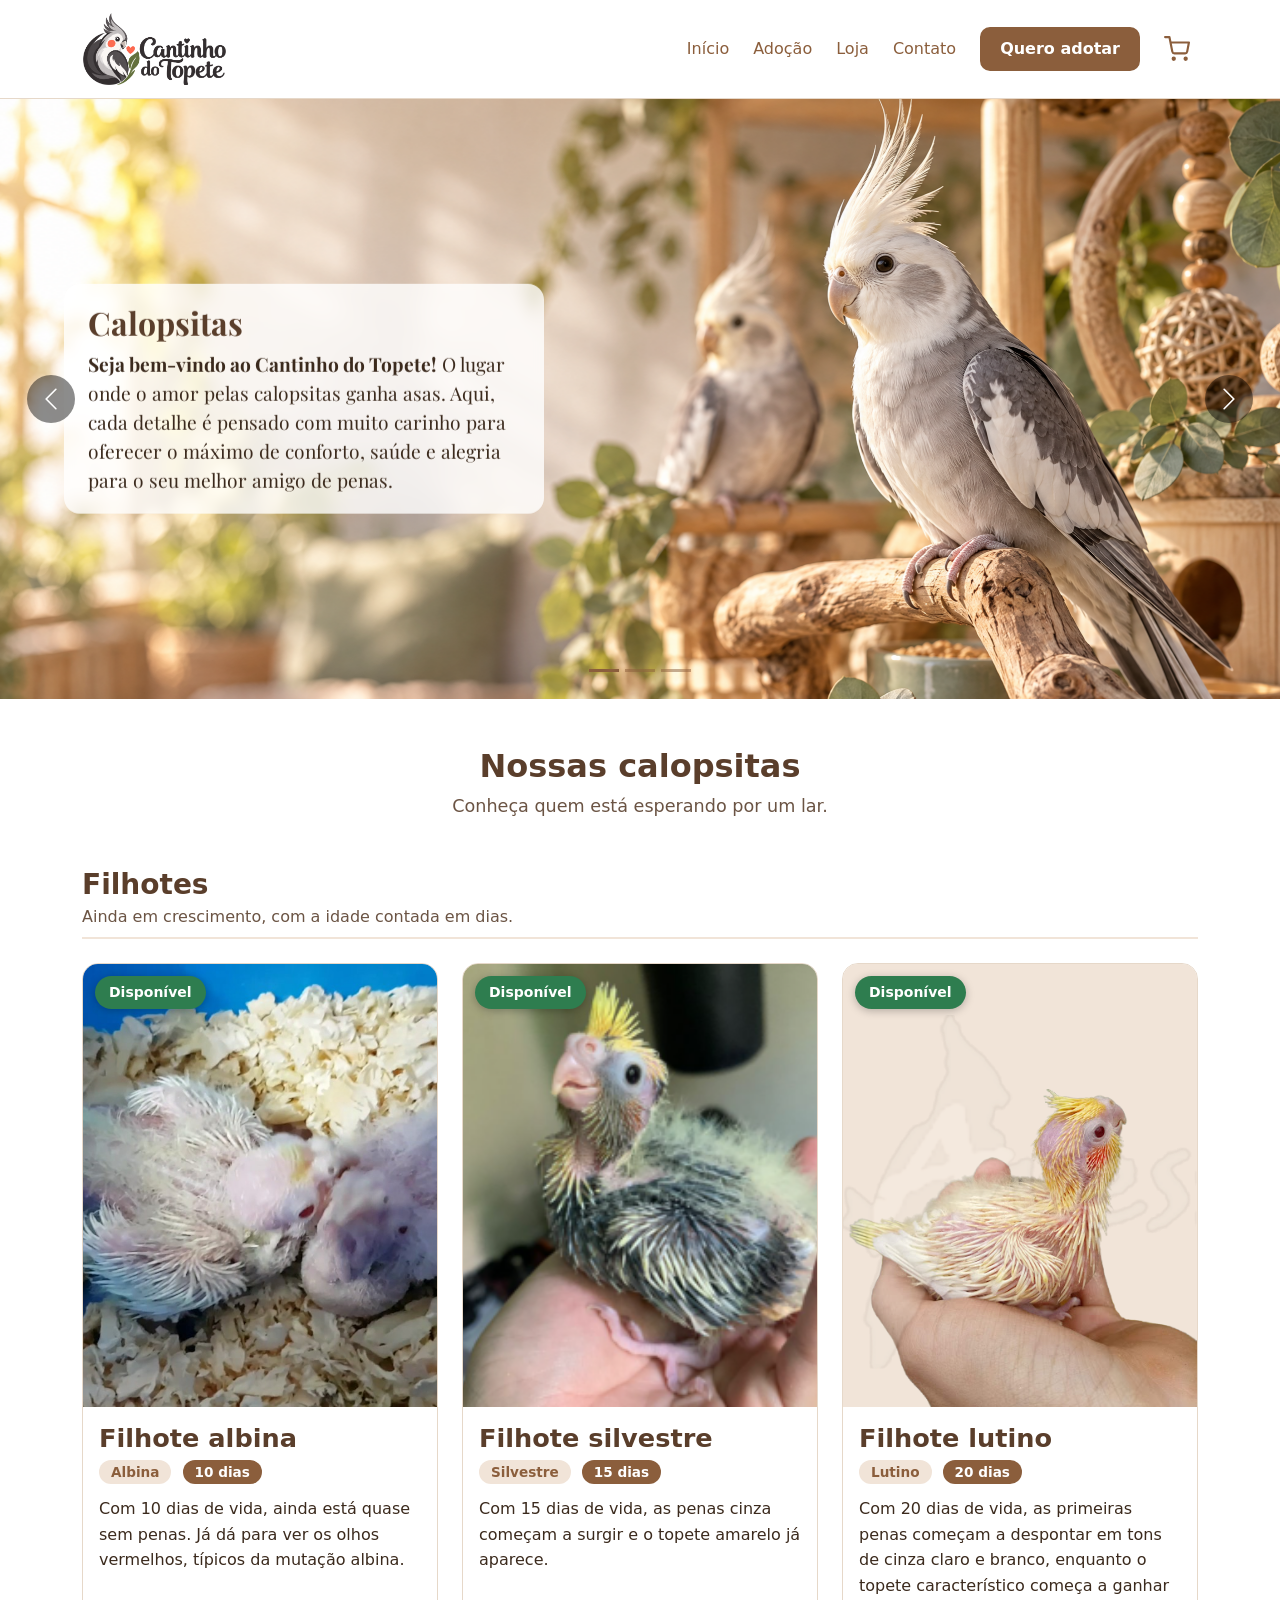
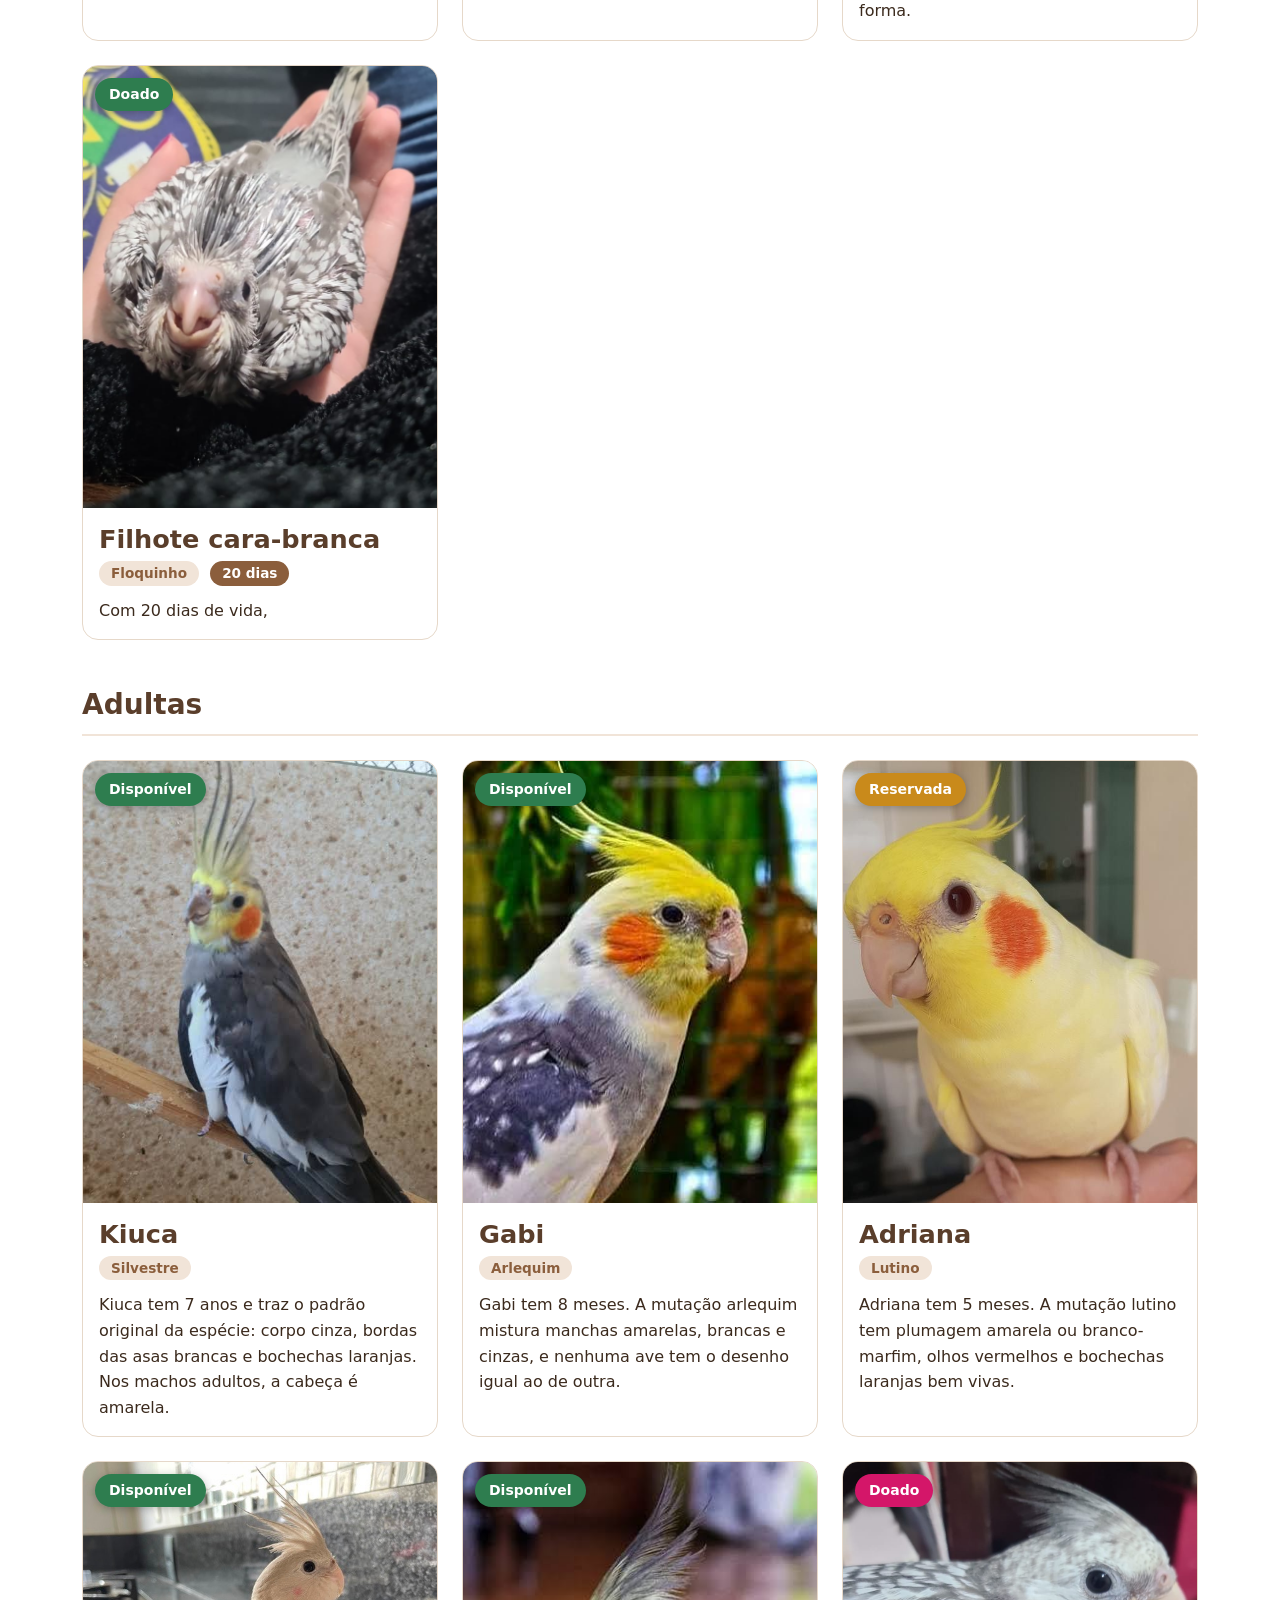
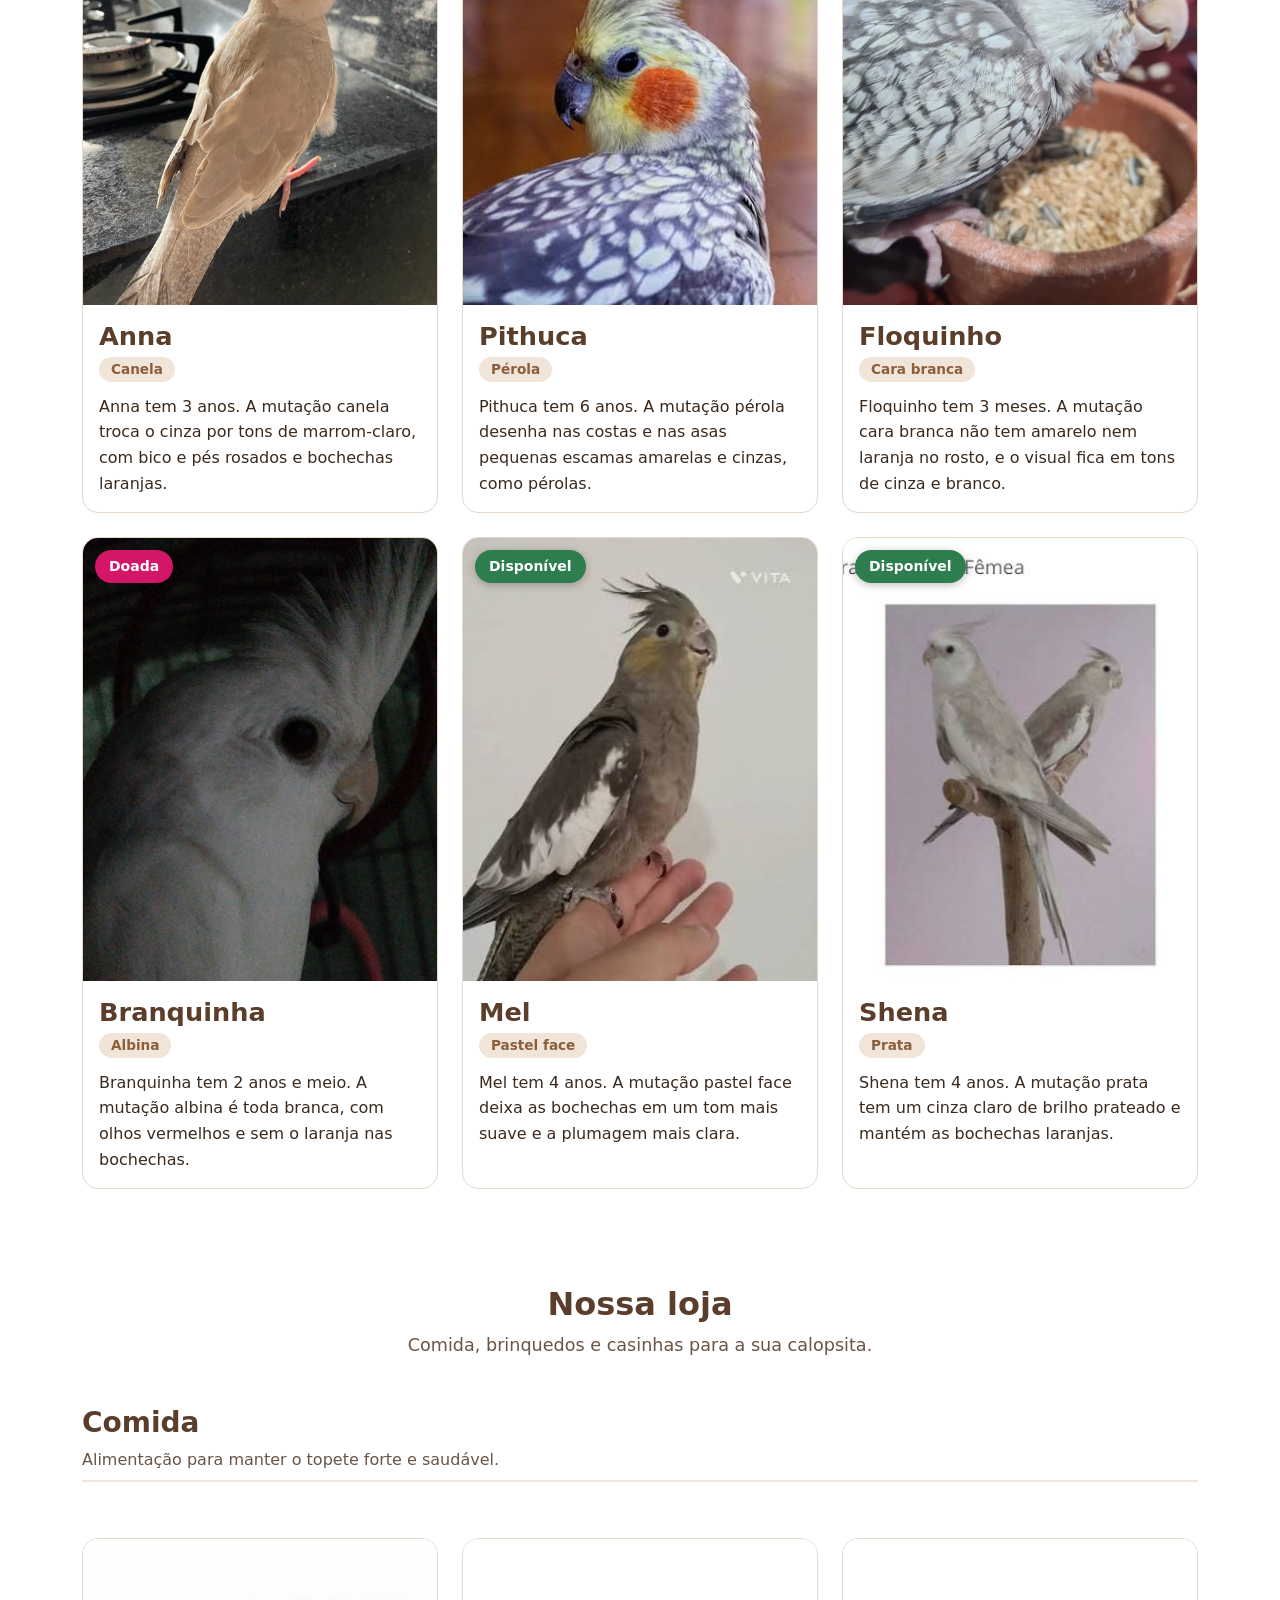
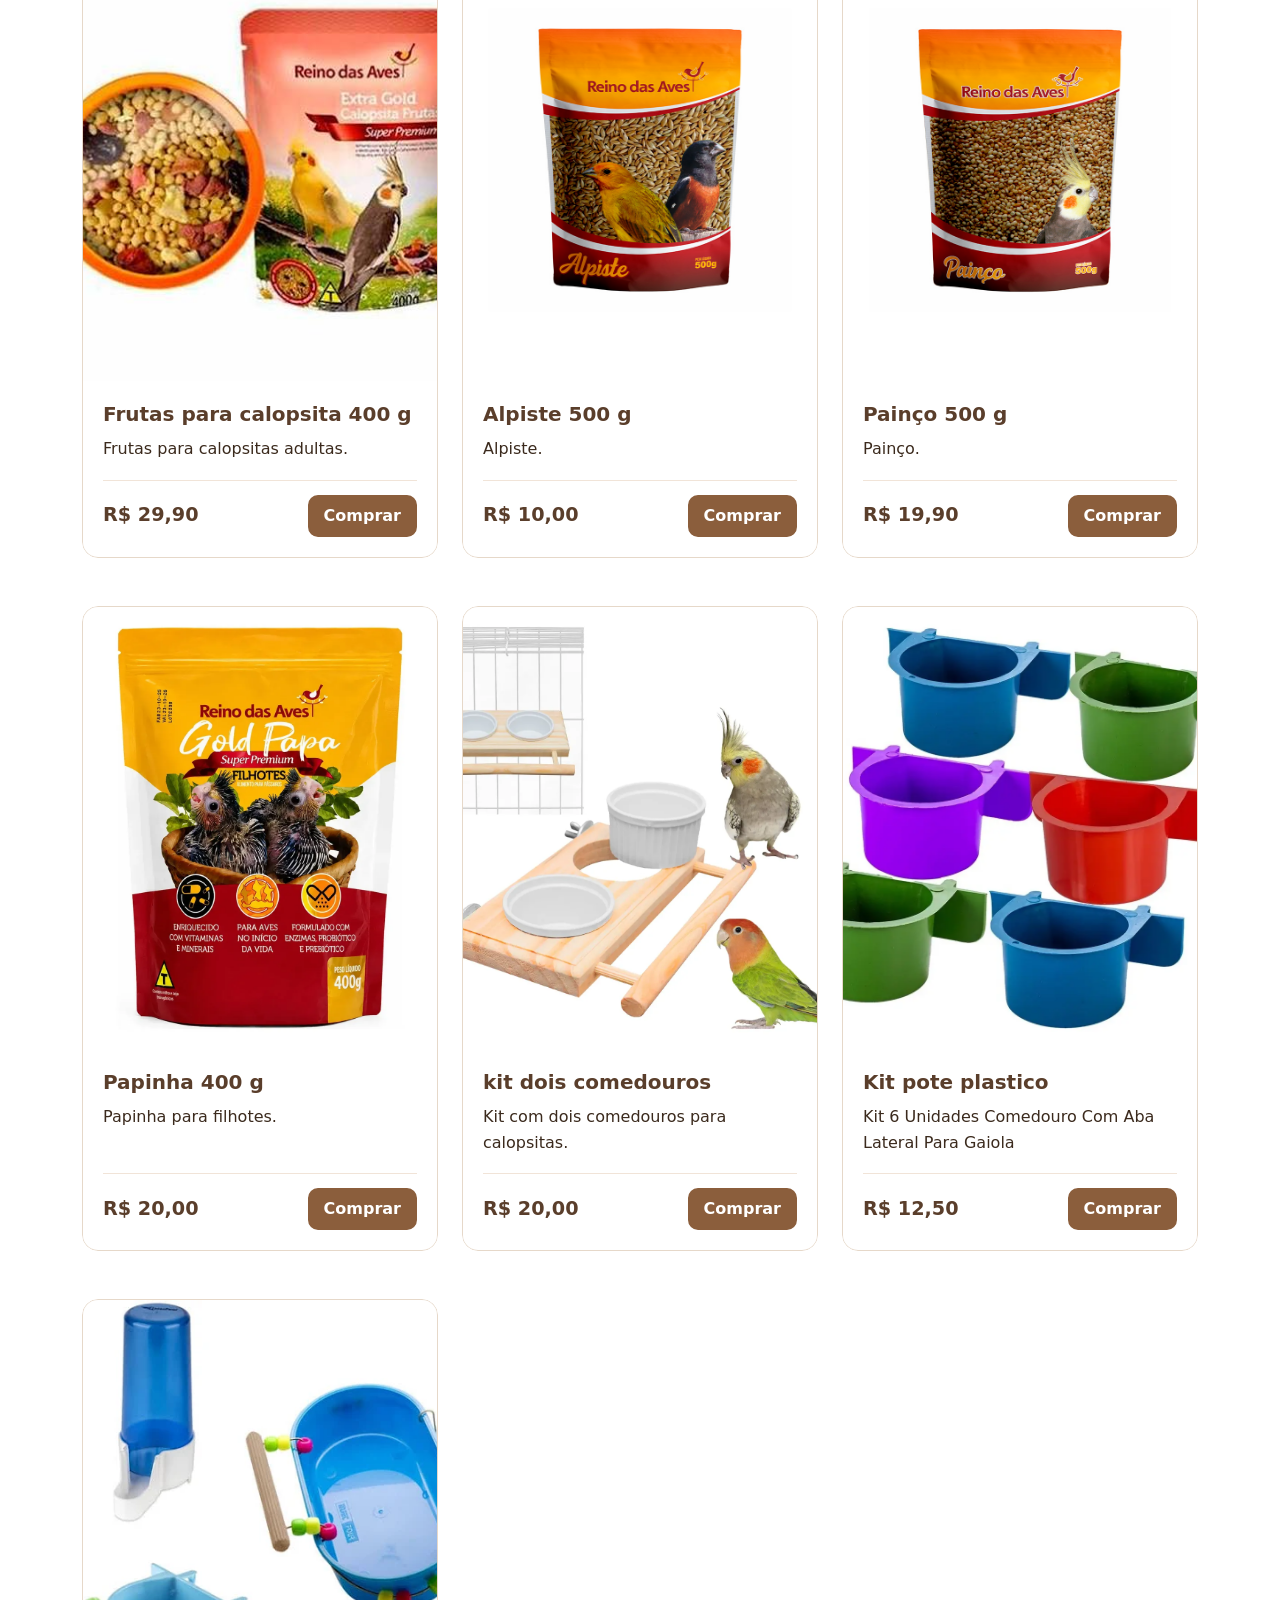
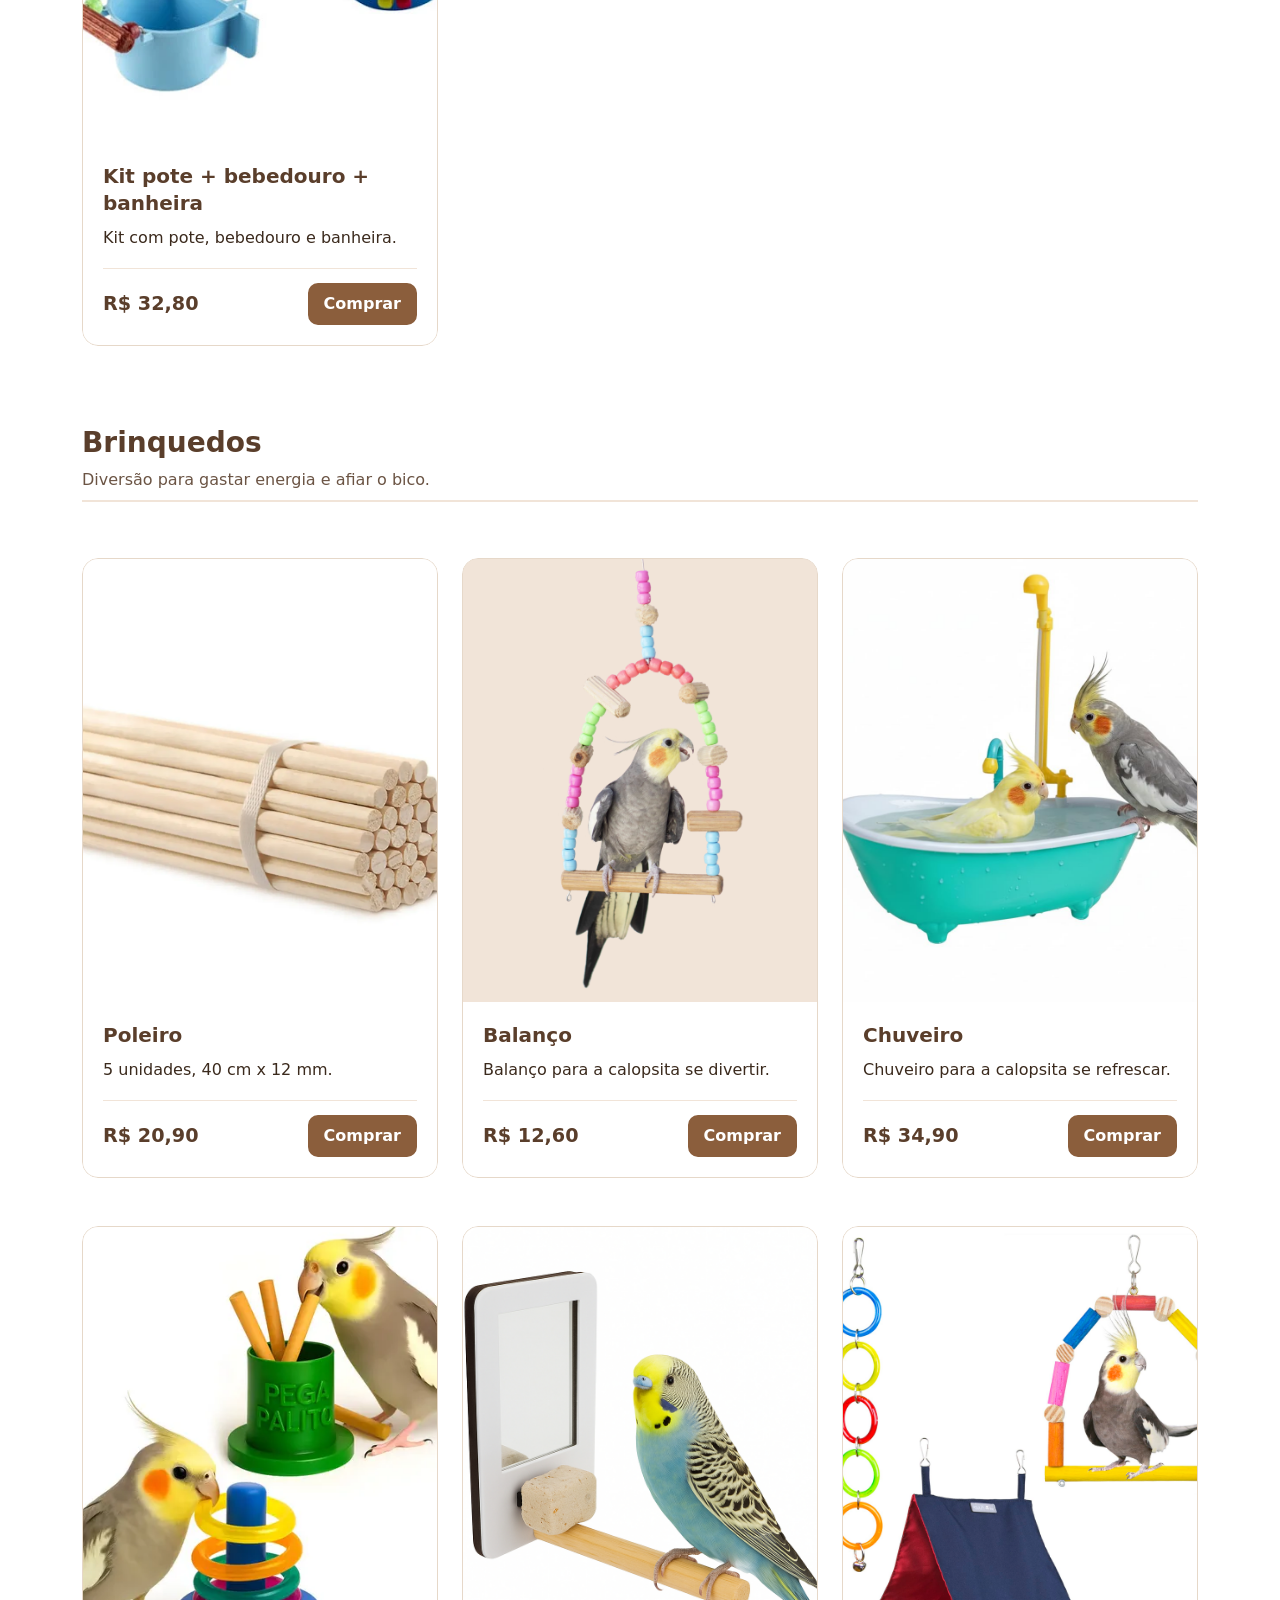
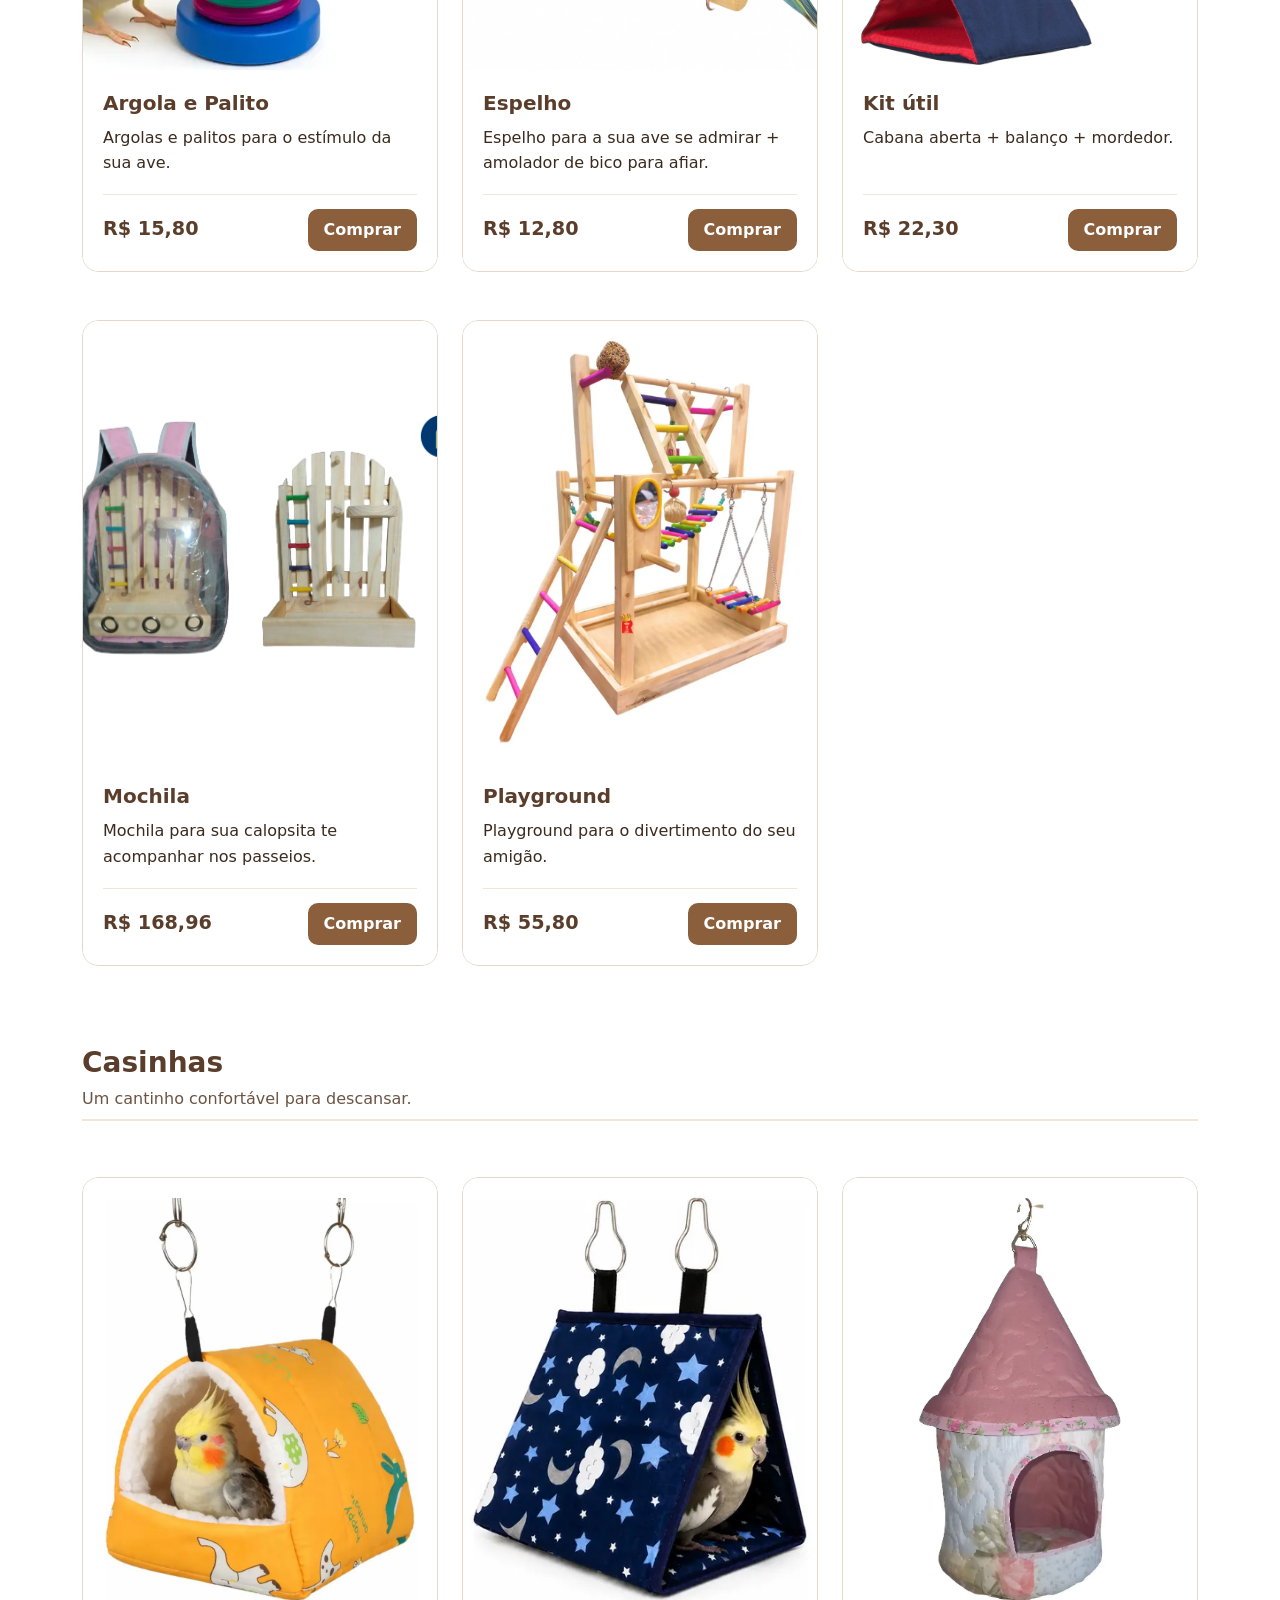
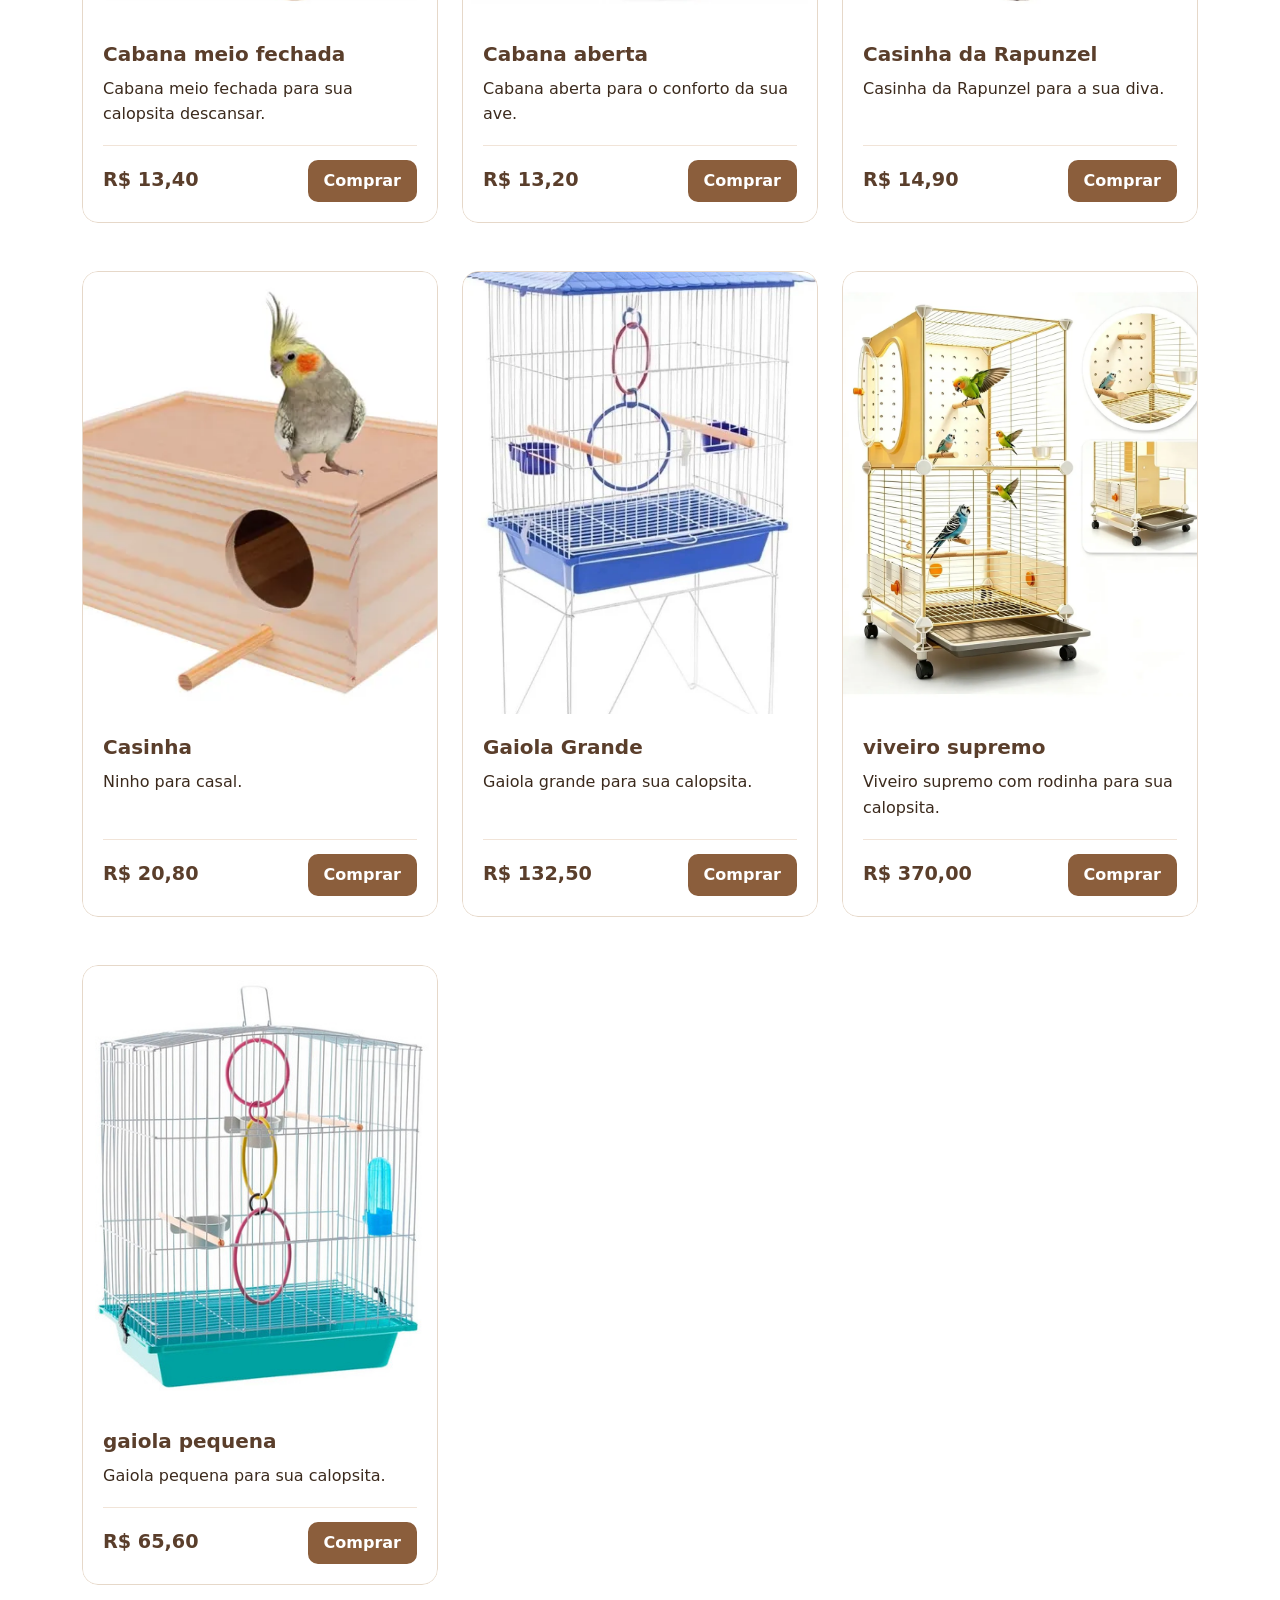
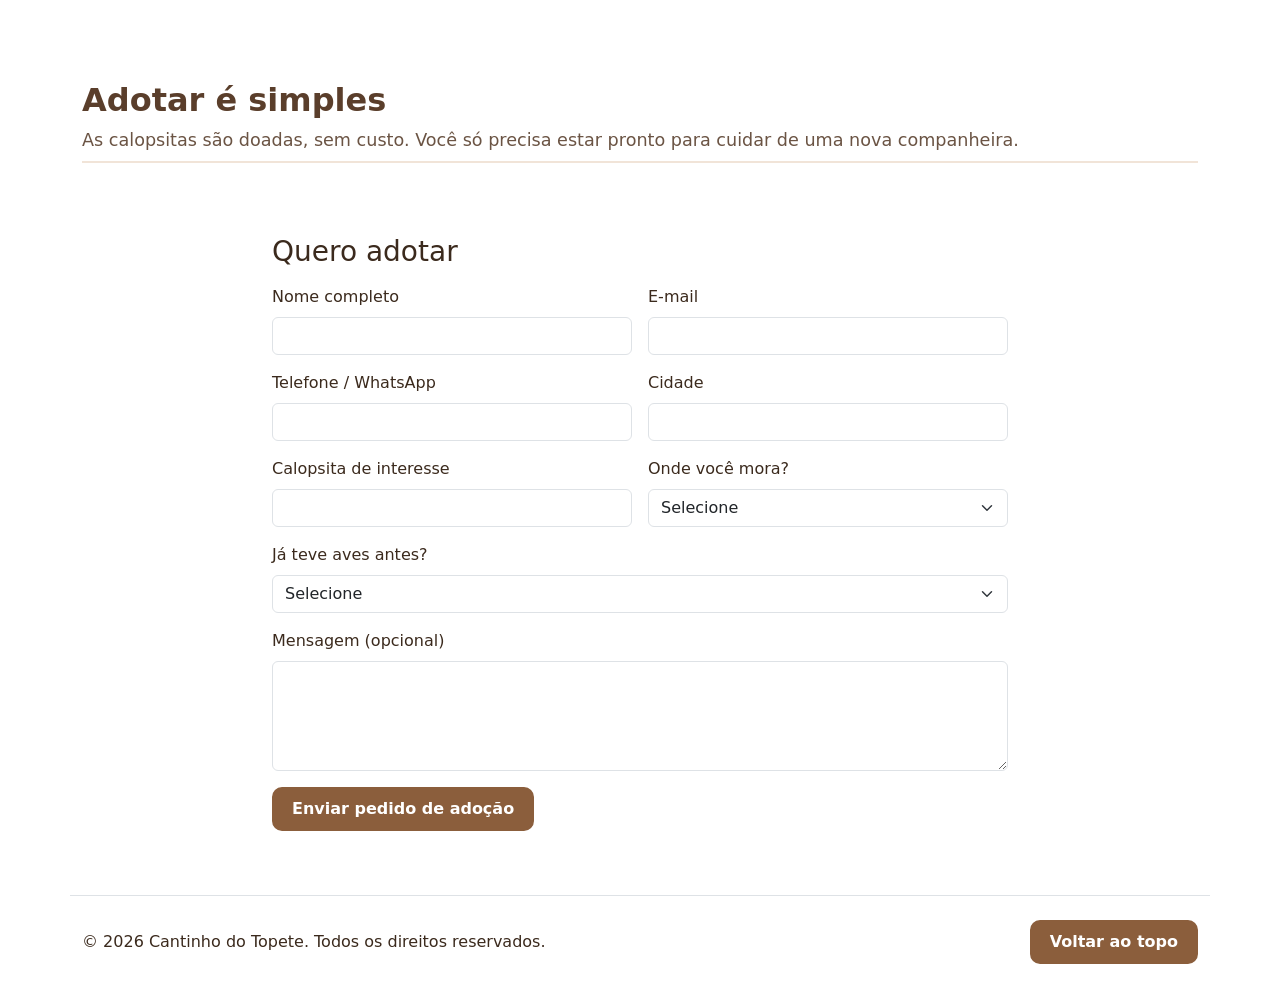
==== commit ed2d0846: "site oficial pronto" ====
--- a/index.html
+++ b/index.html
@@ -187,8 +187,24 @@
                             <h4 class="calopsita-nome">Filhote lutino</h4>
                             <span class="calopsita-tipo">Lutino</span>
                             <span class="calopsita-idade">20 dias</span>
-                            <p class="calopsita-texto">Com 20 dias de vida, as penas nascem em tom amarelo claro, e o
-                                topete e as bochechas laranjas começam a se formar.</p>
+                            <p class="calopsita-texto">Com 20 dias de vida, as primeiras penas começam a despontar em tons de cinza claro e branco, enquanto o topete característico começa a ganhar forma. </p>
+                        </div>
+                    </article>
+                </div>
+
+                
+                <div class="col">
+                    <article class="card calopsita-card h-100" id="filhote-cara-branca">
+                        <div class="calopsita-foto">
+                            <img src="imagem/floquinho_bebe.jpeg" alt="Filhote de calopsita cara-branca com 20 dias"
+                                loading="lazy">
+                            <span class="status-badge status-disponivel">Doado</span>
+                        </div>
+                        <div class="card-body">
+                            <h4 class="calopsita-nome">Filhote cara-branca</h4>
+                            <span class="calopsita-tipo">Floquinho</span>
+                            <span class="calopsita-idade">20 dias</span>
+                            <p class="calopsita-texto">Com 20 dias de vida, </p>
                         </div>
                     </article>
                 </div>
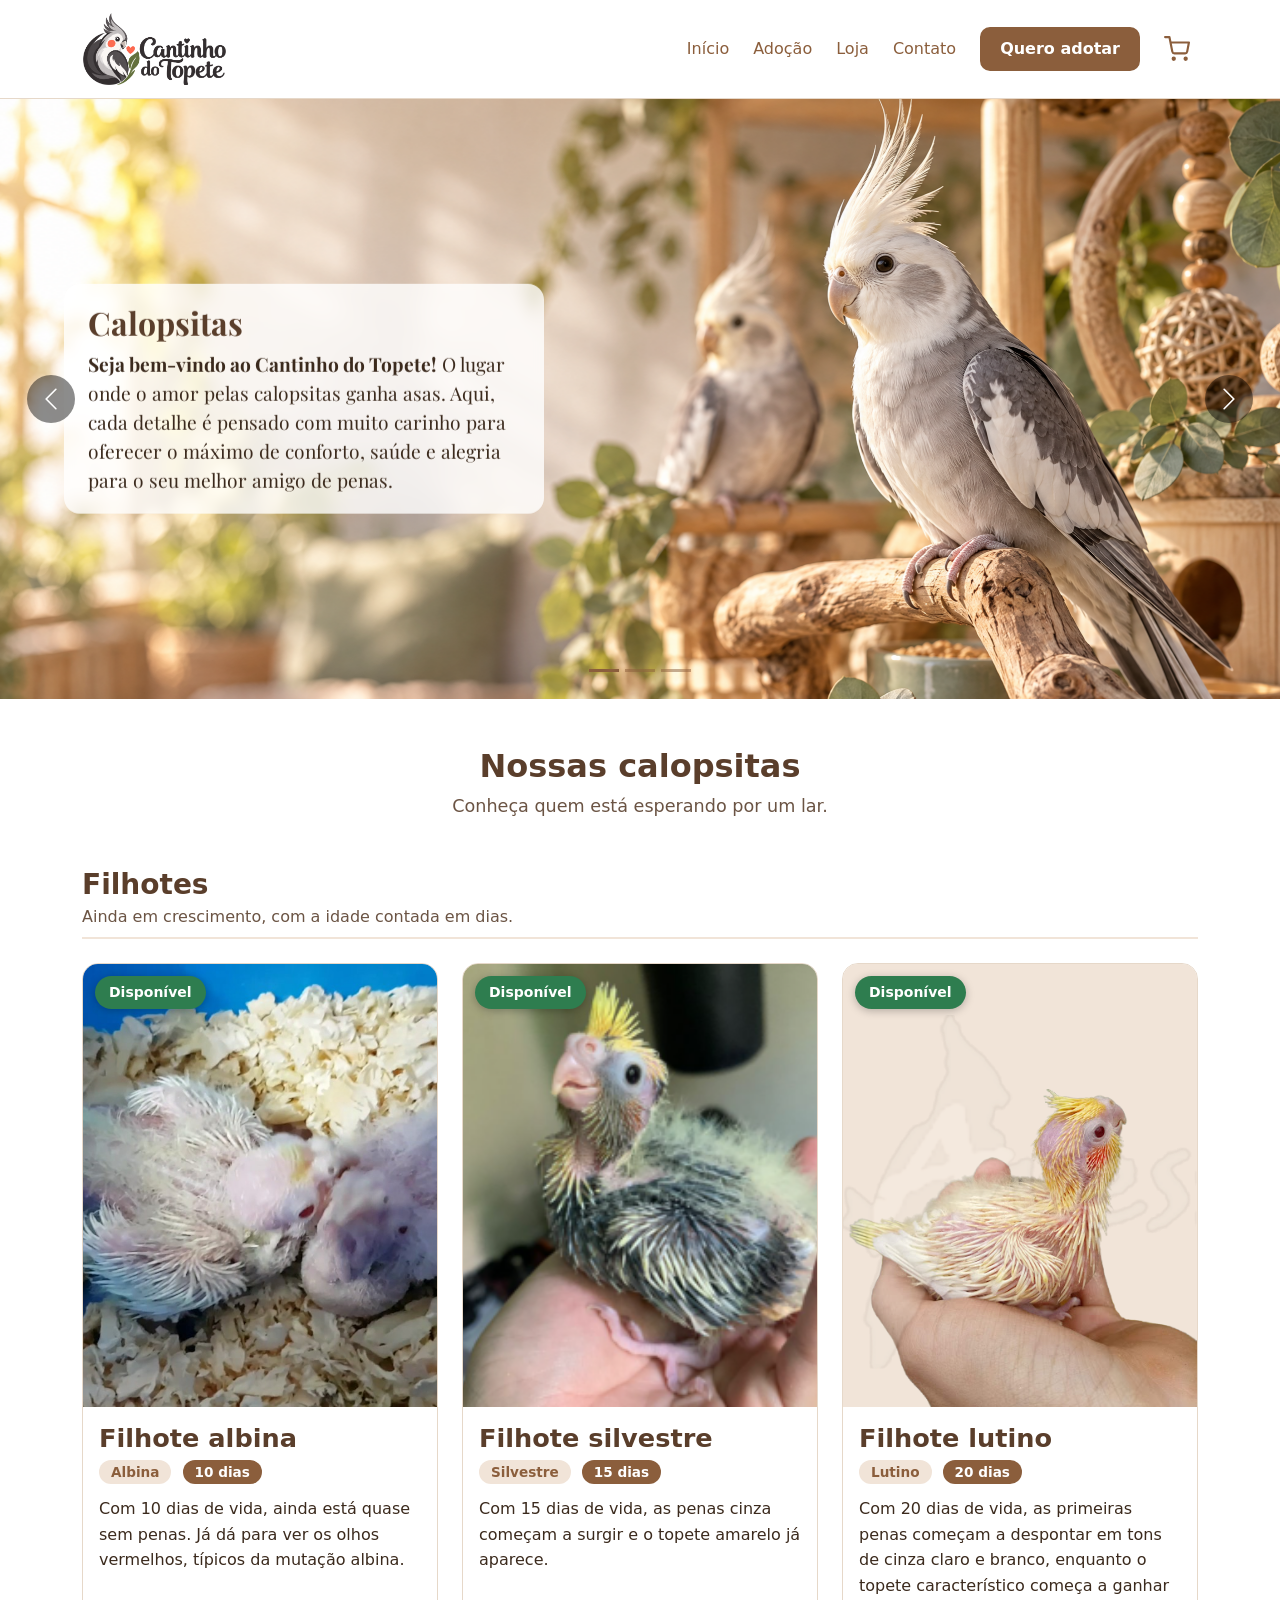
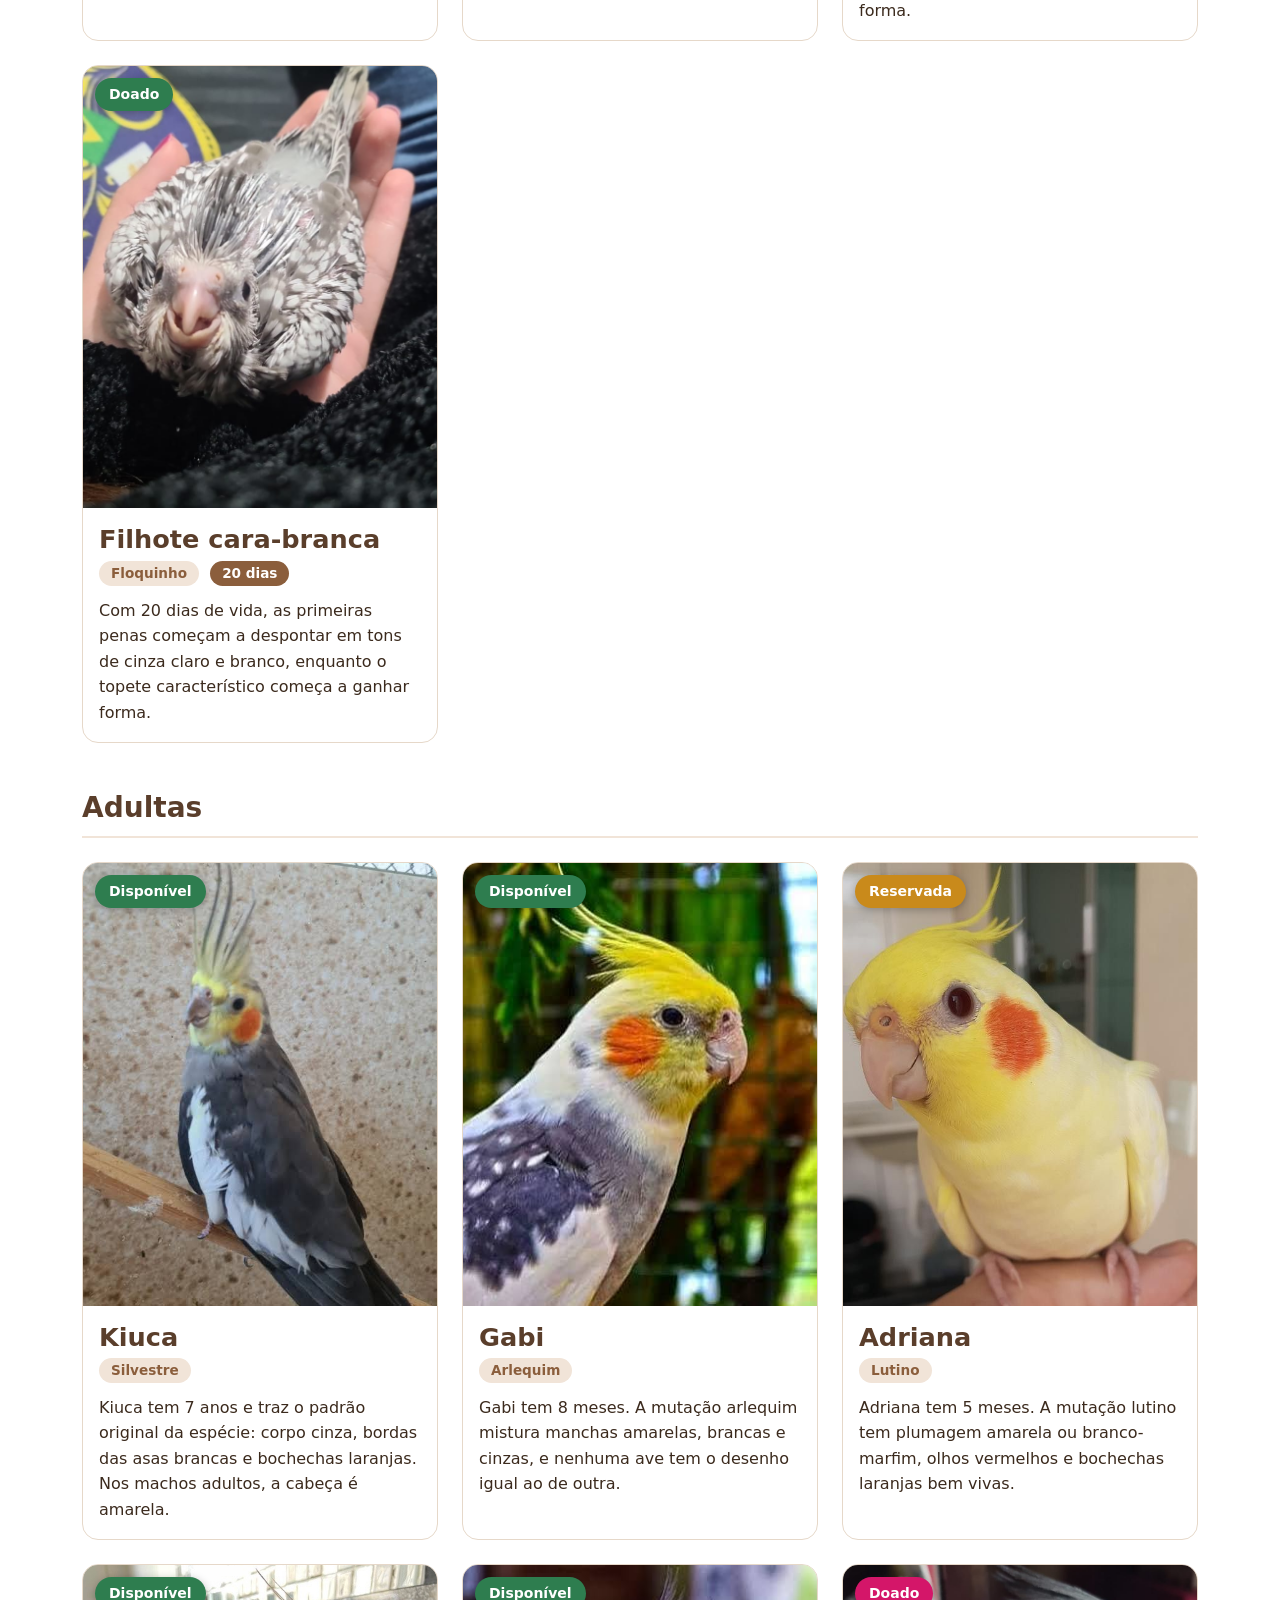
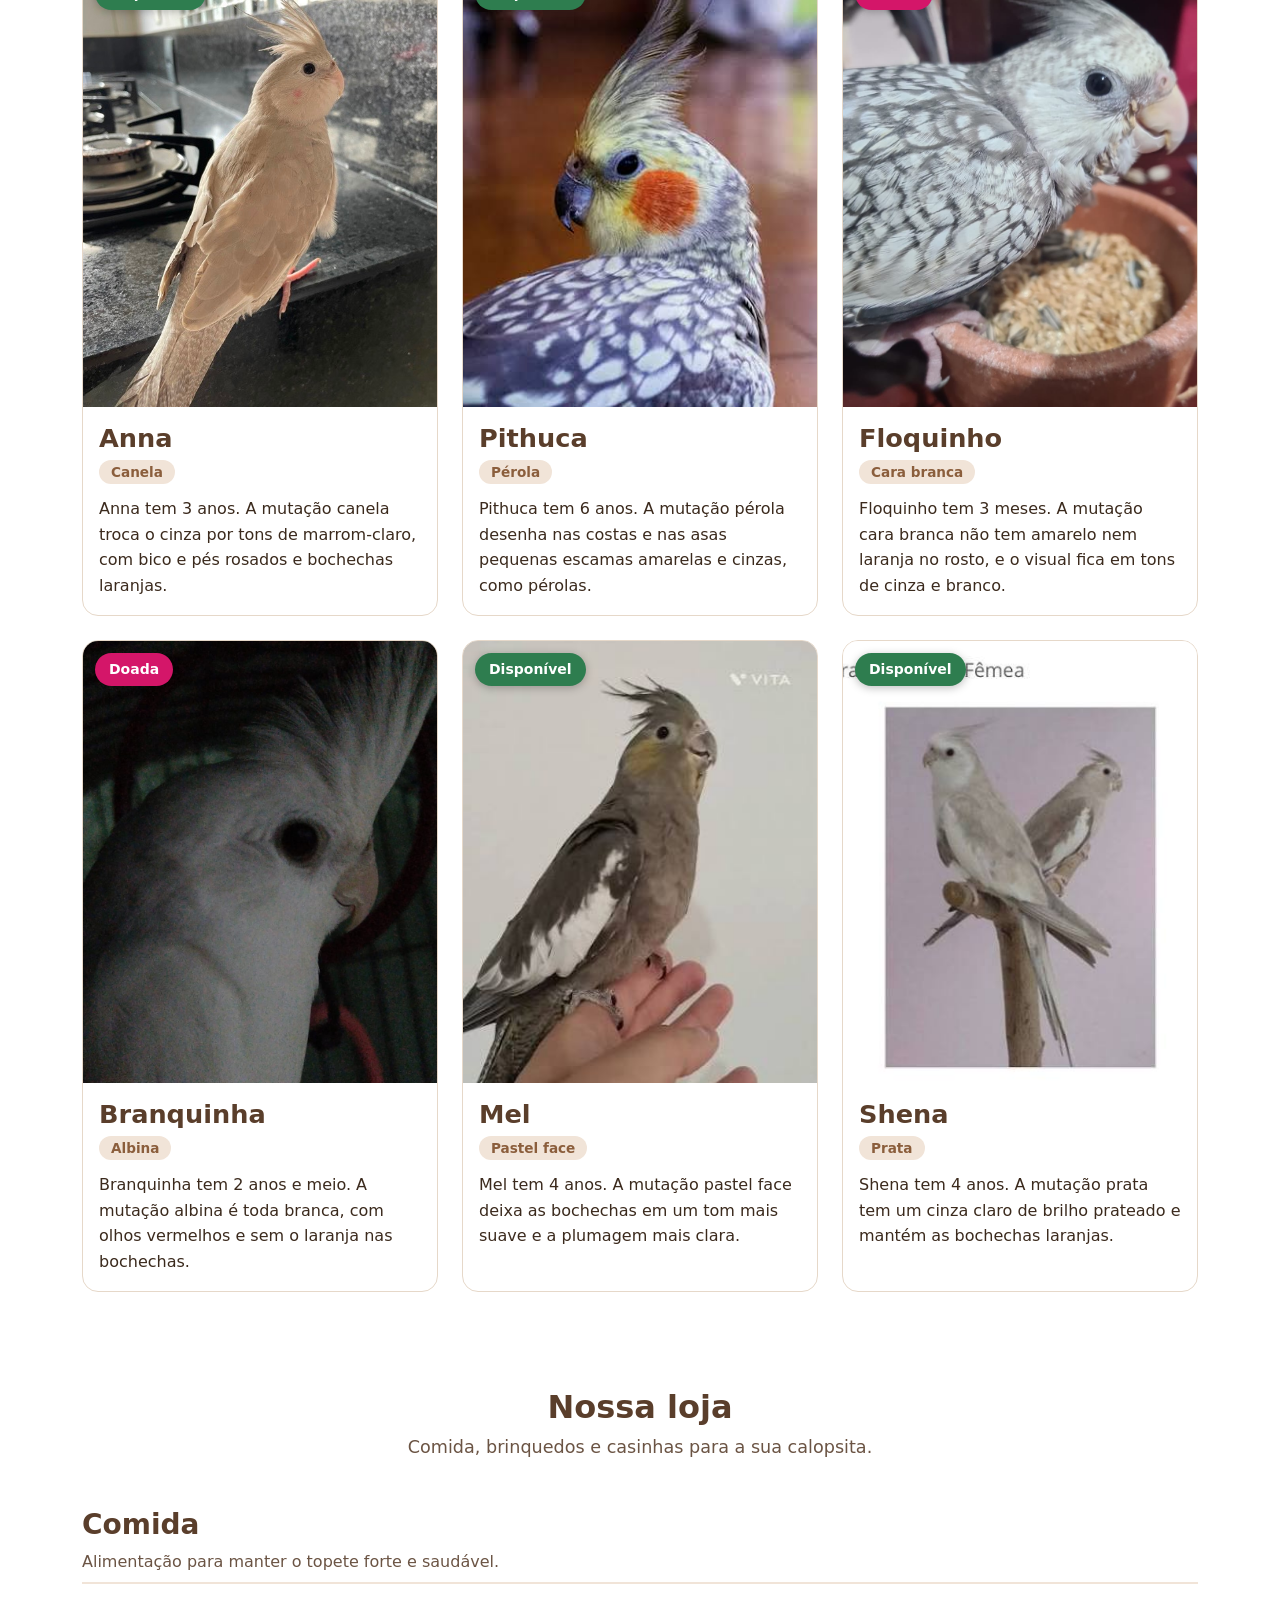
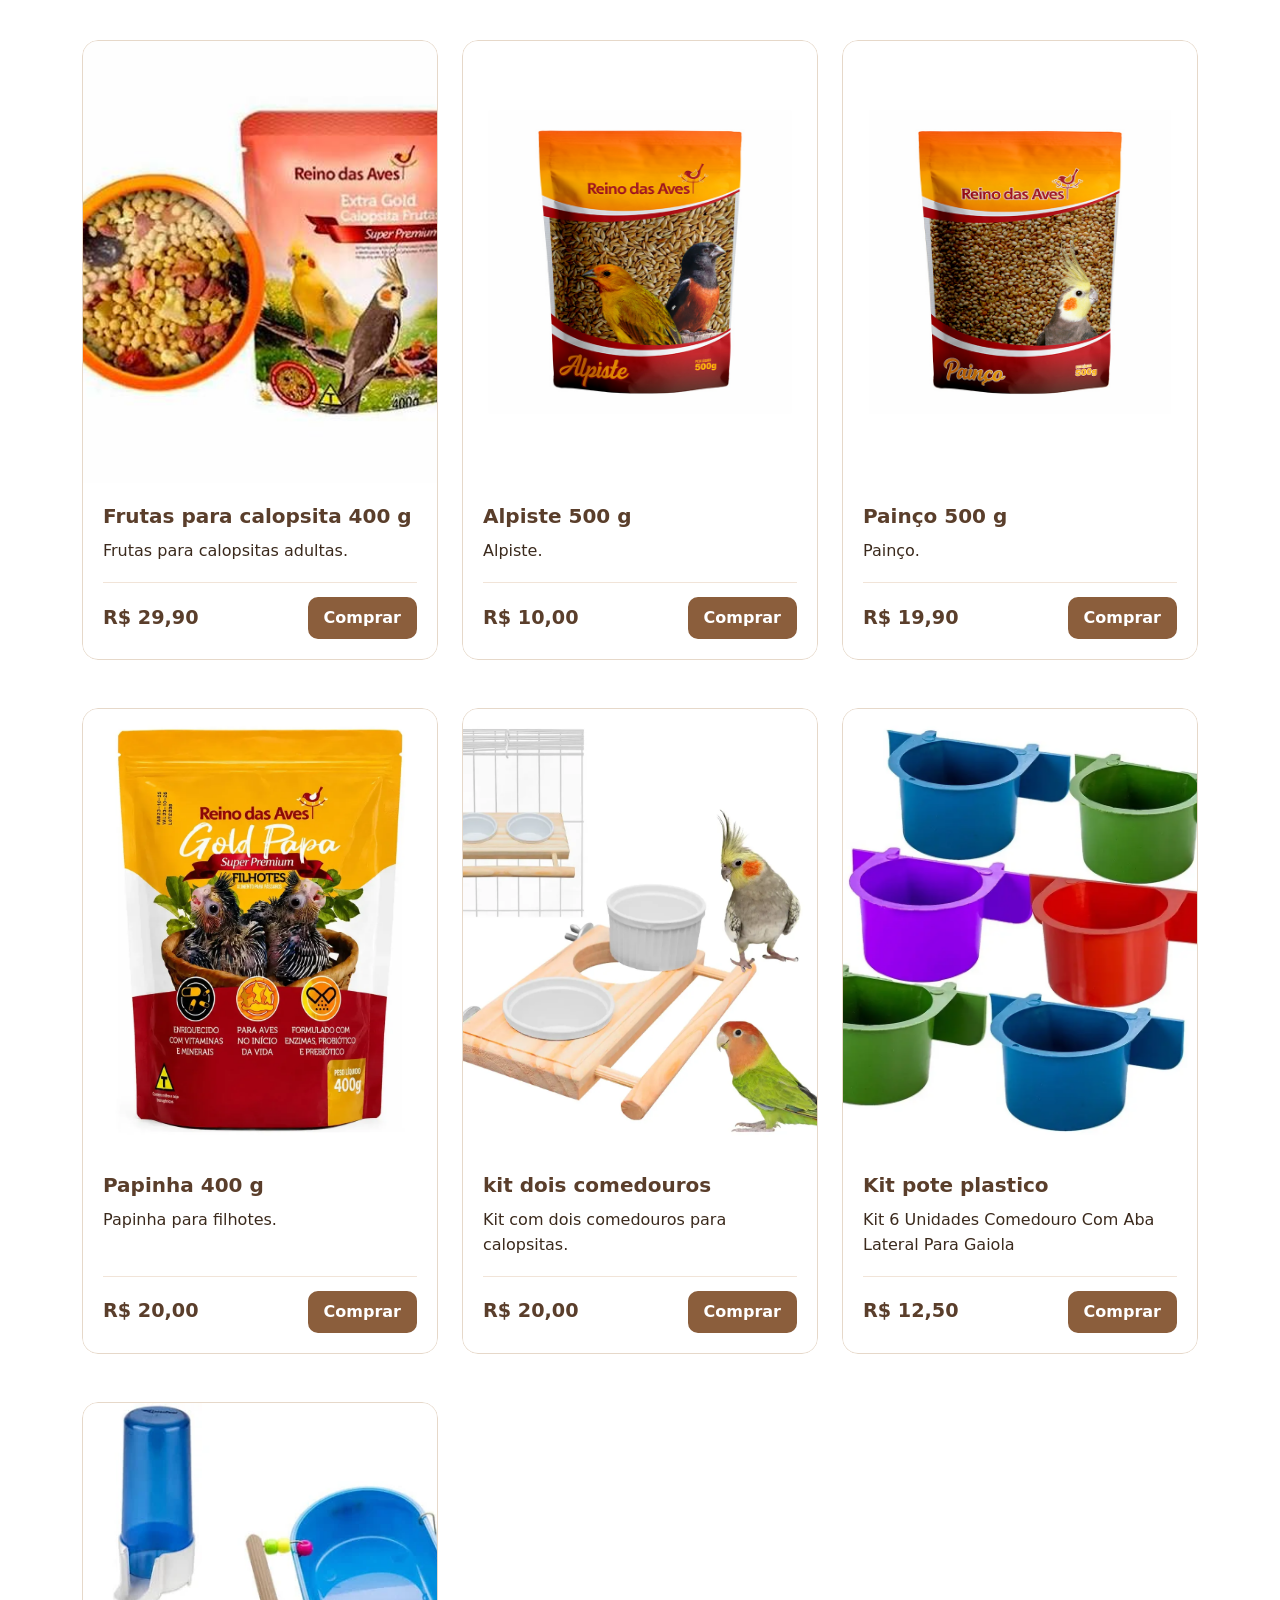
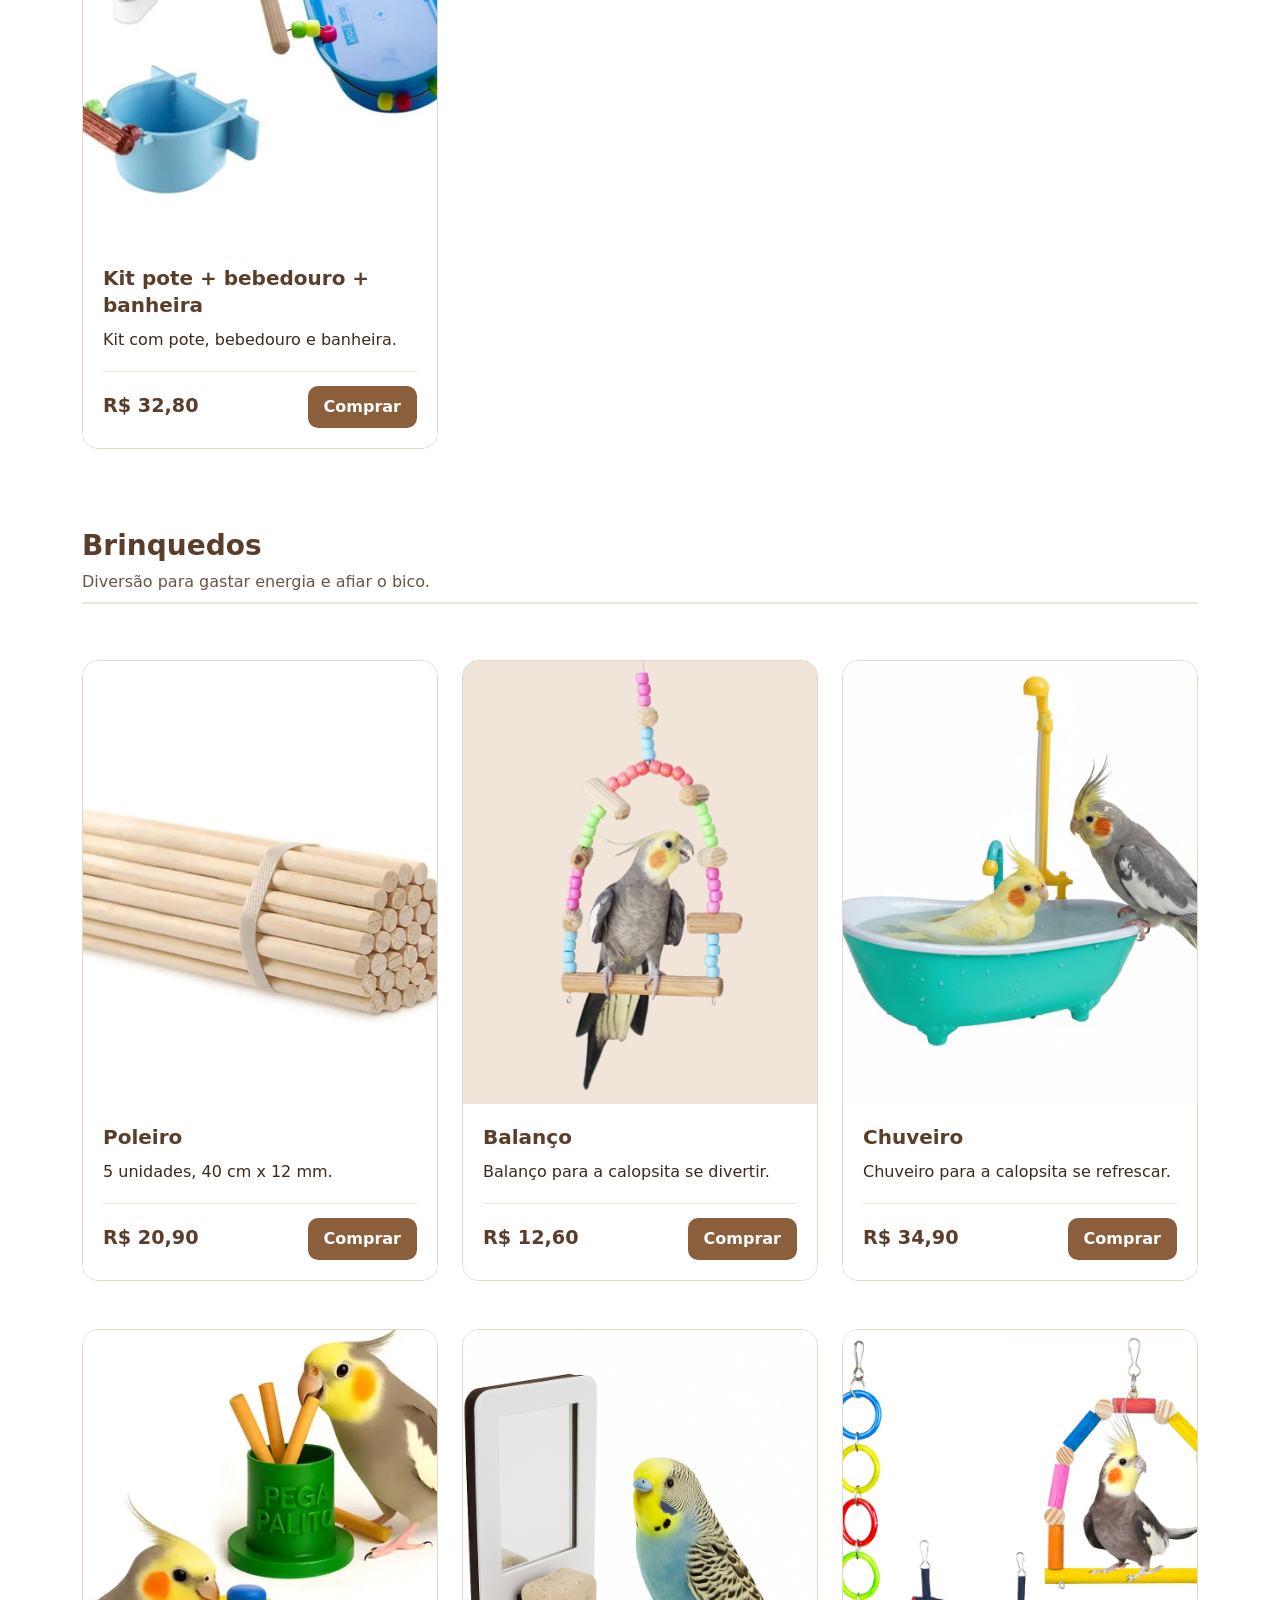
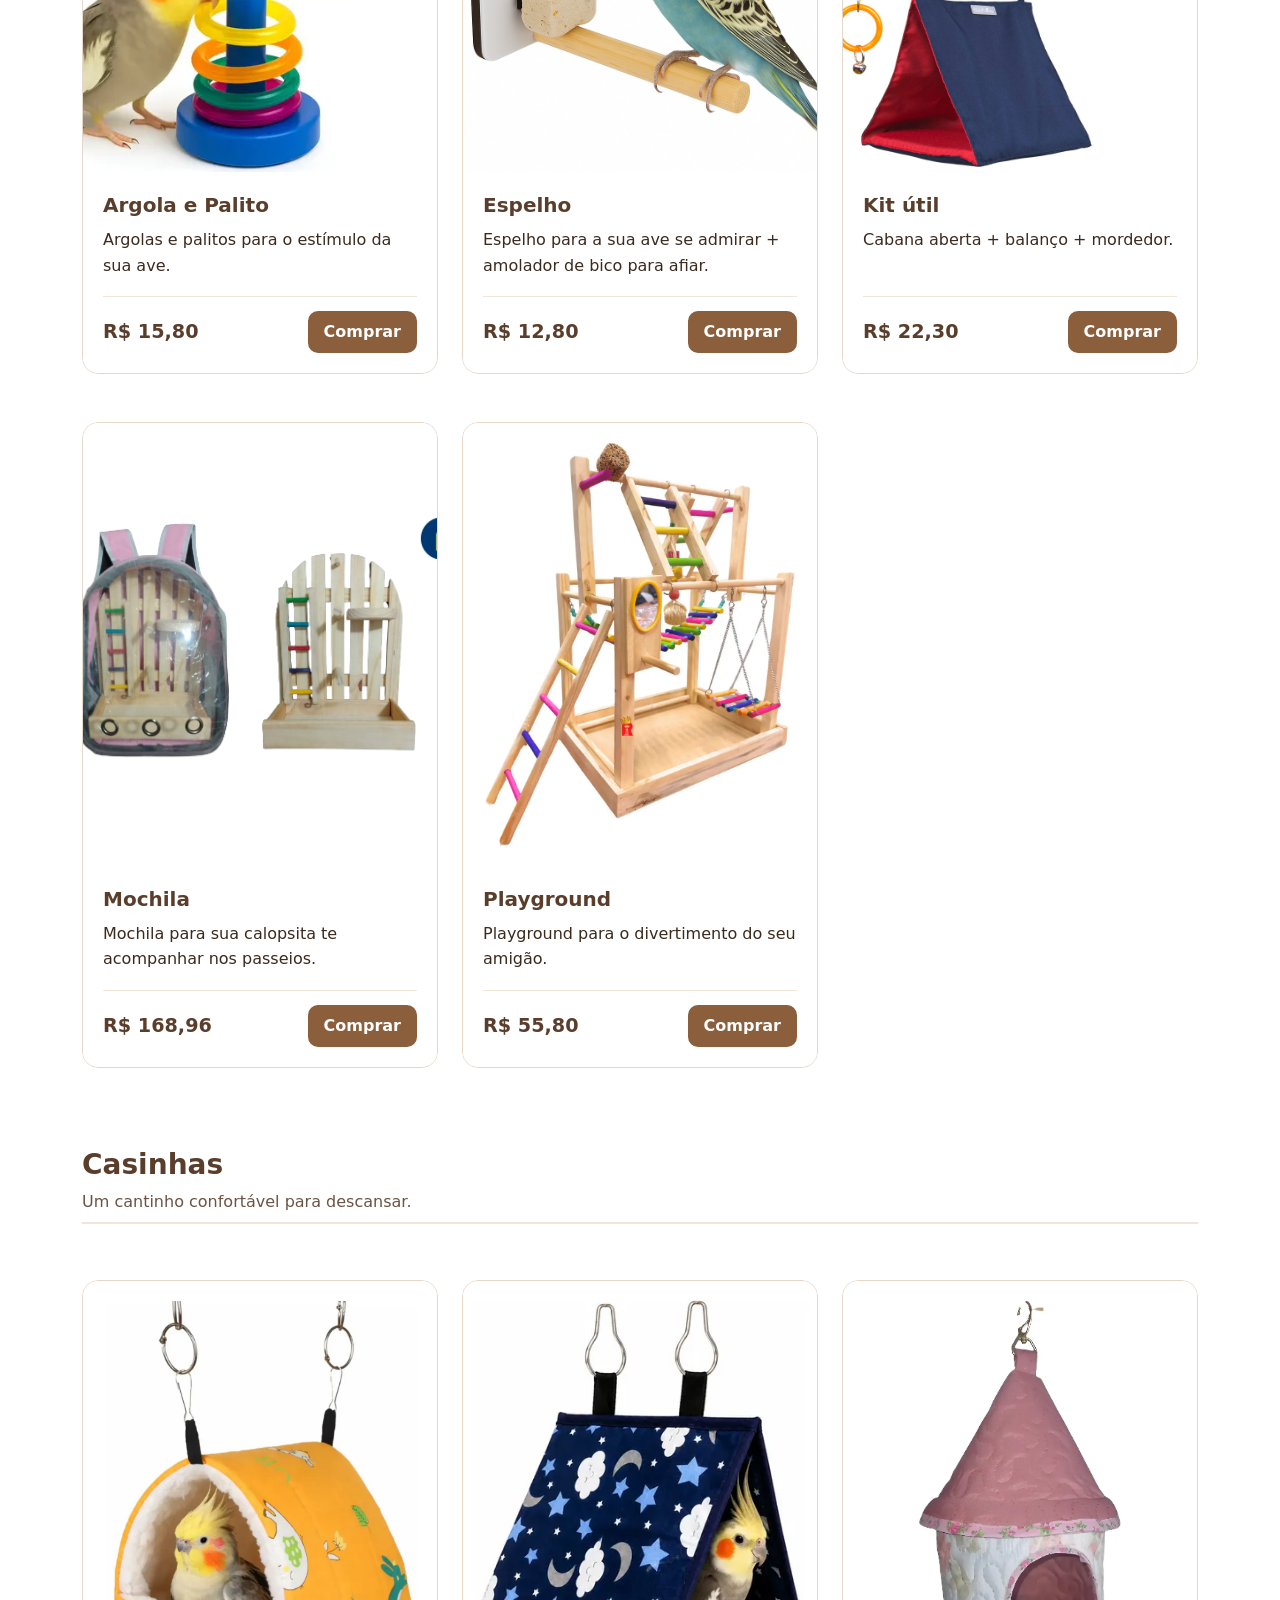
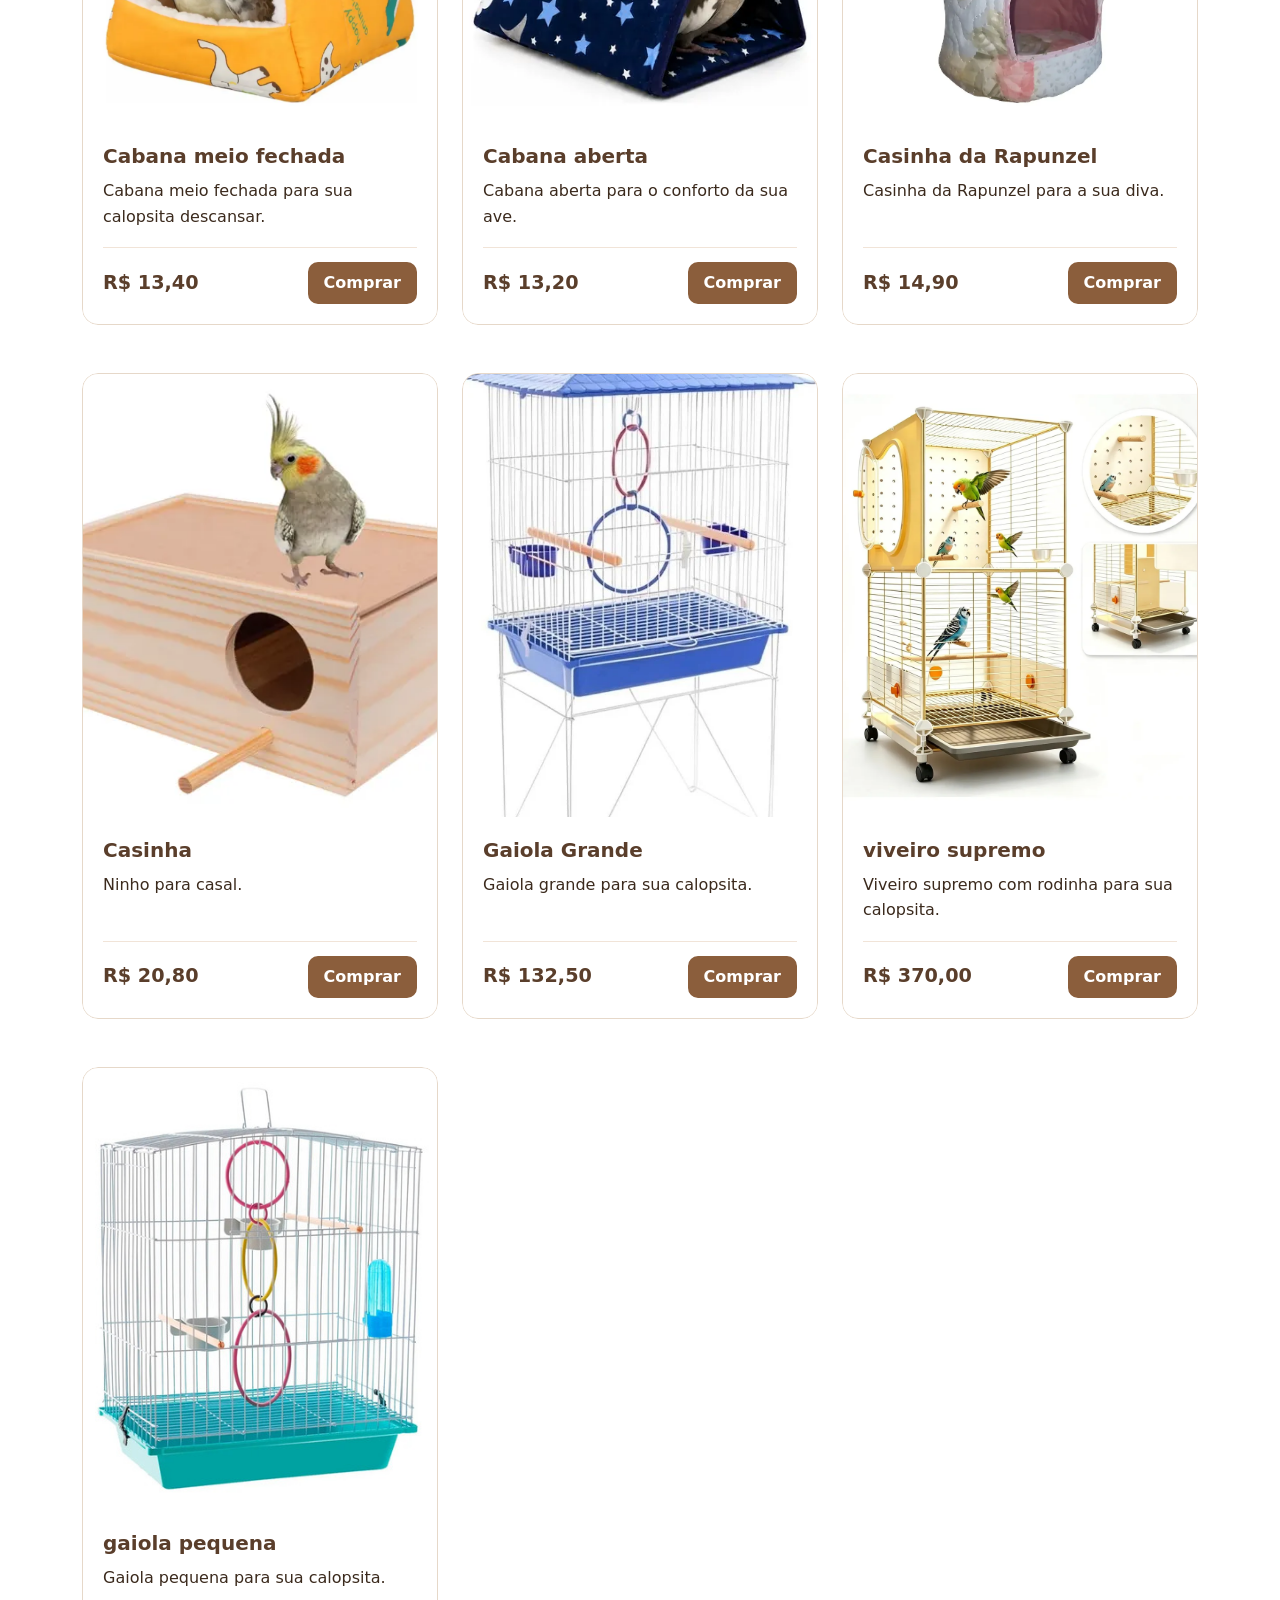
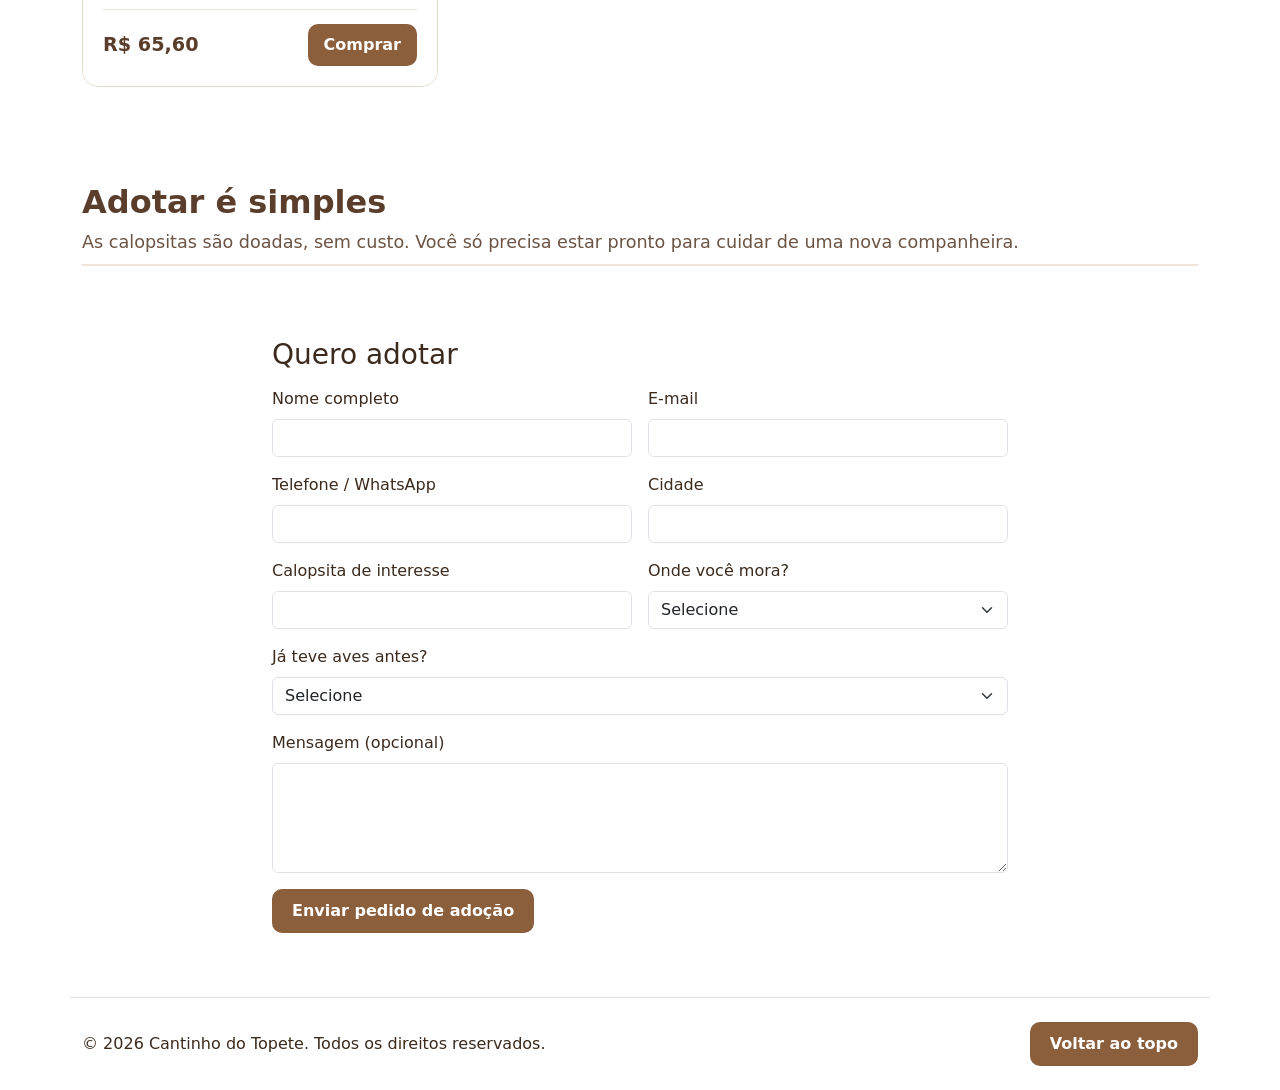
==== commit ed752123: "site oficial pronto" ====
--- a/index.html
+++ b/index.html
@@ -204,7 +204,7 @@
                             <h4 class="calopsita-nome">Filhote cara-branca</h4>
                             <span class="calopsita-tipo">Floquinho</span>
                             <span class="calopsita-idade">20 dias</span>
-                            <p class="calopsita-texto">Com 20 dias de vida, </p>
+                            <p class="calopsita-texto">Com 20 dias de vida, as primeiras penas começam a despontar em tons de cinza claro e branco, enquanto o topete característico começa a ganhar forma.</p>
                         </div>
                     </article>
                 </div>
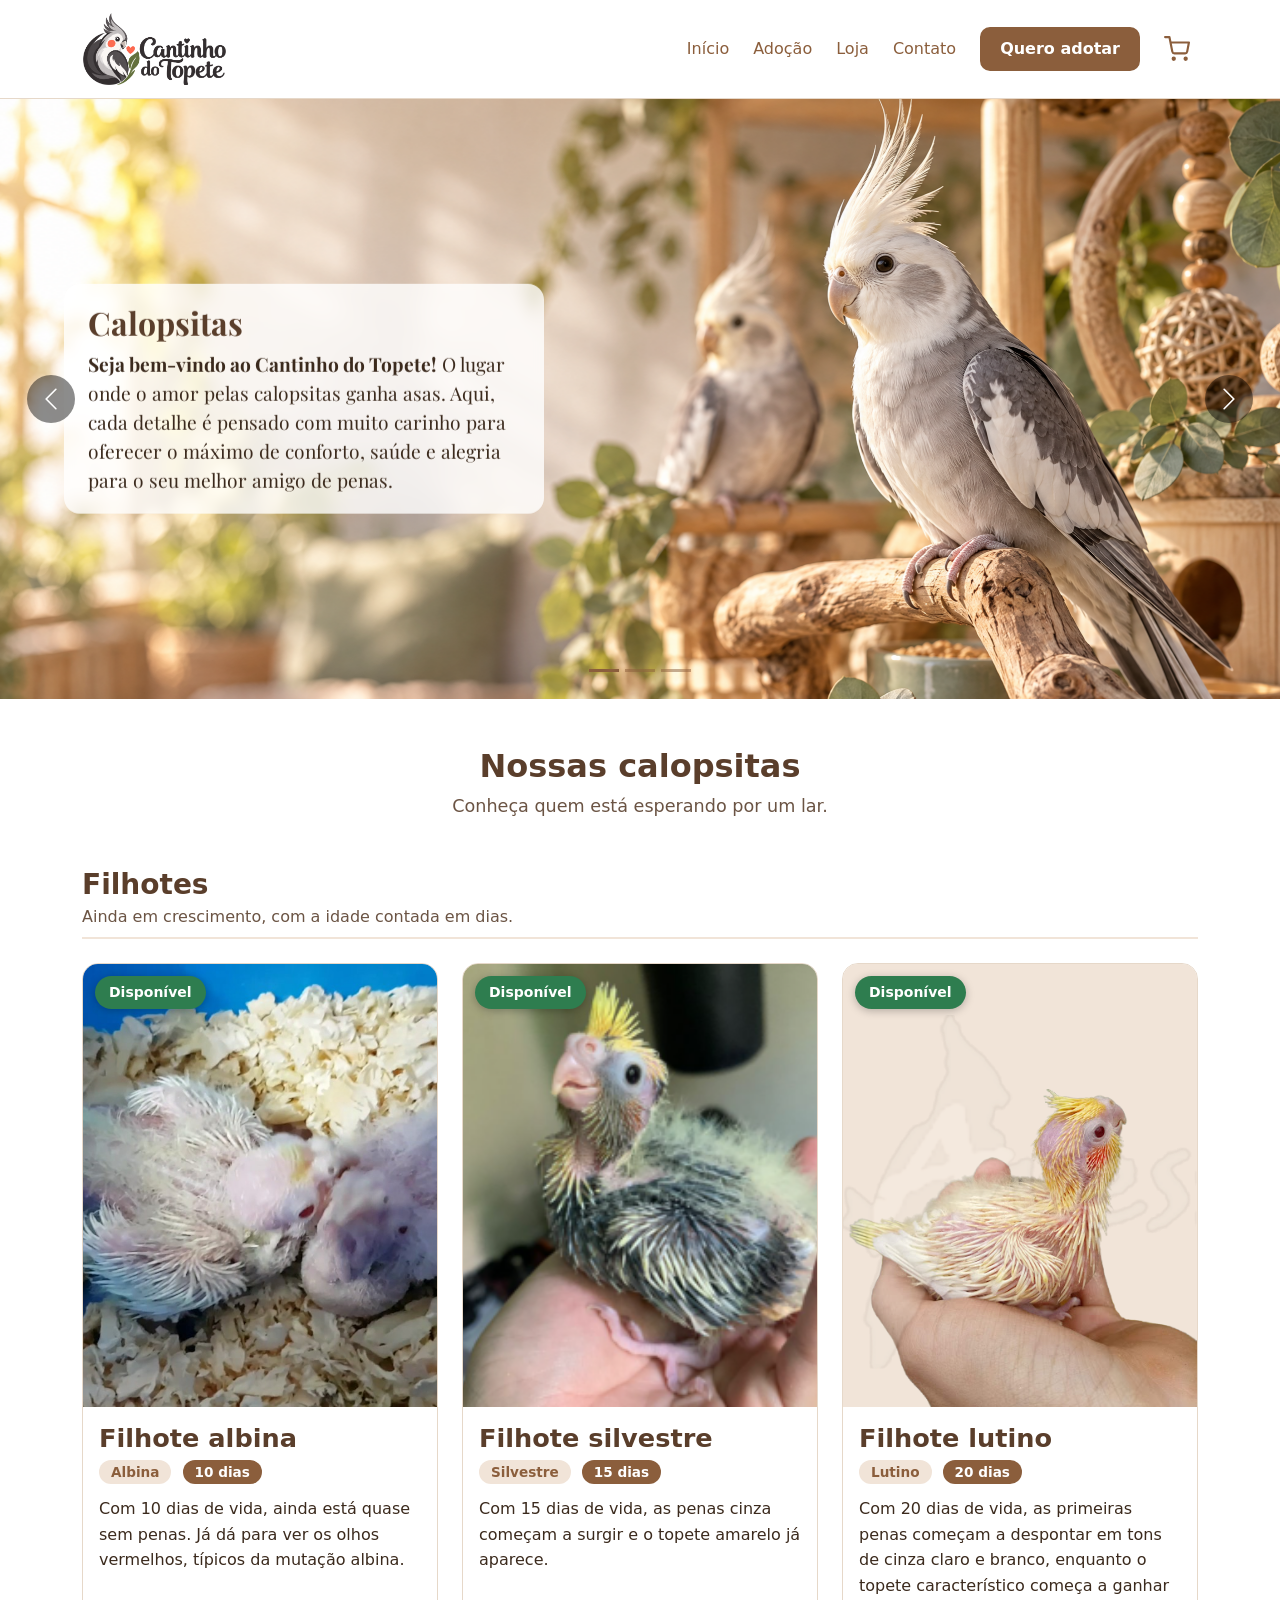
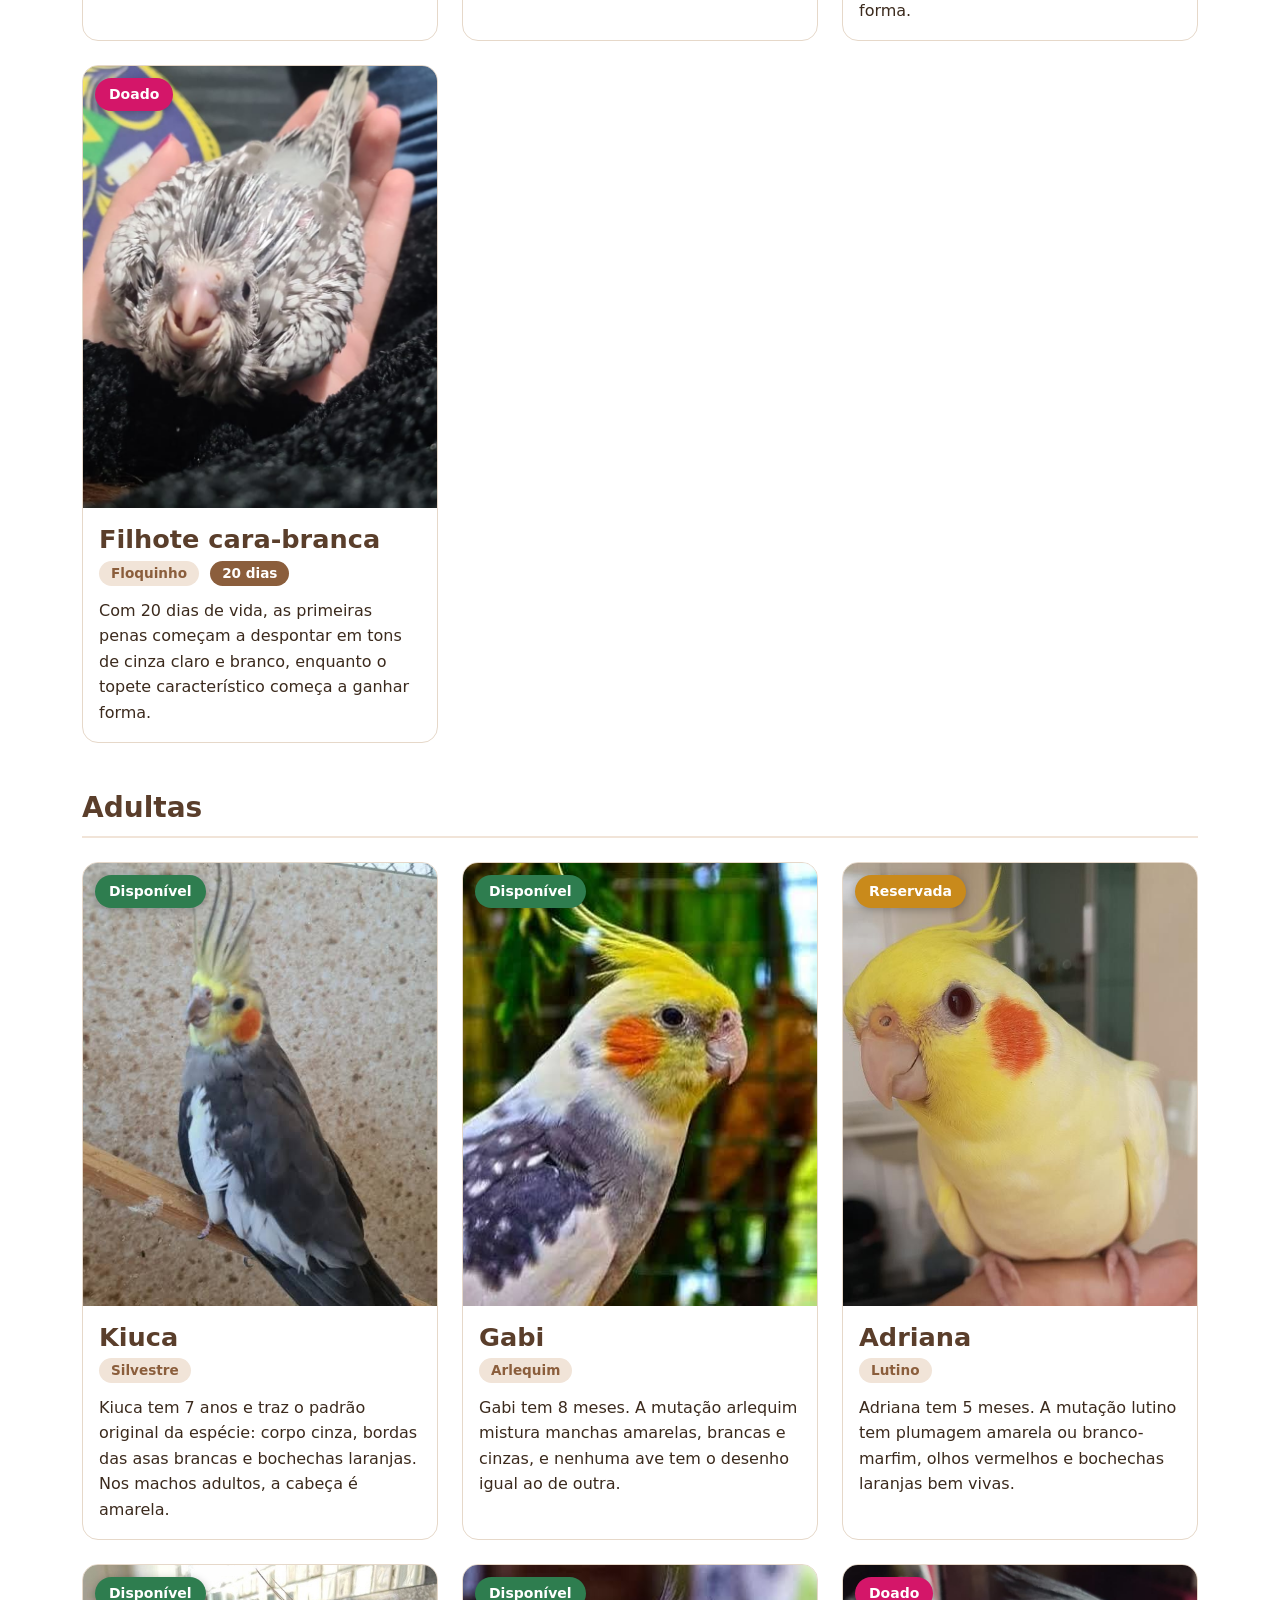
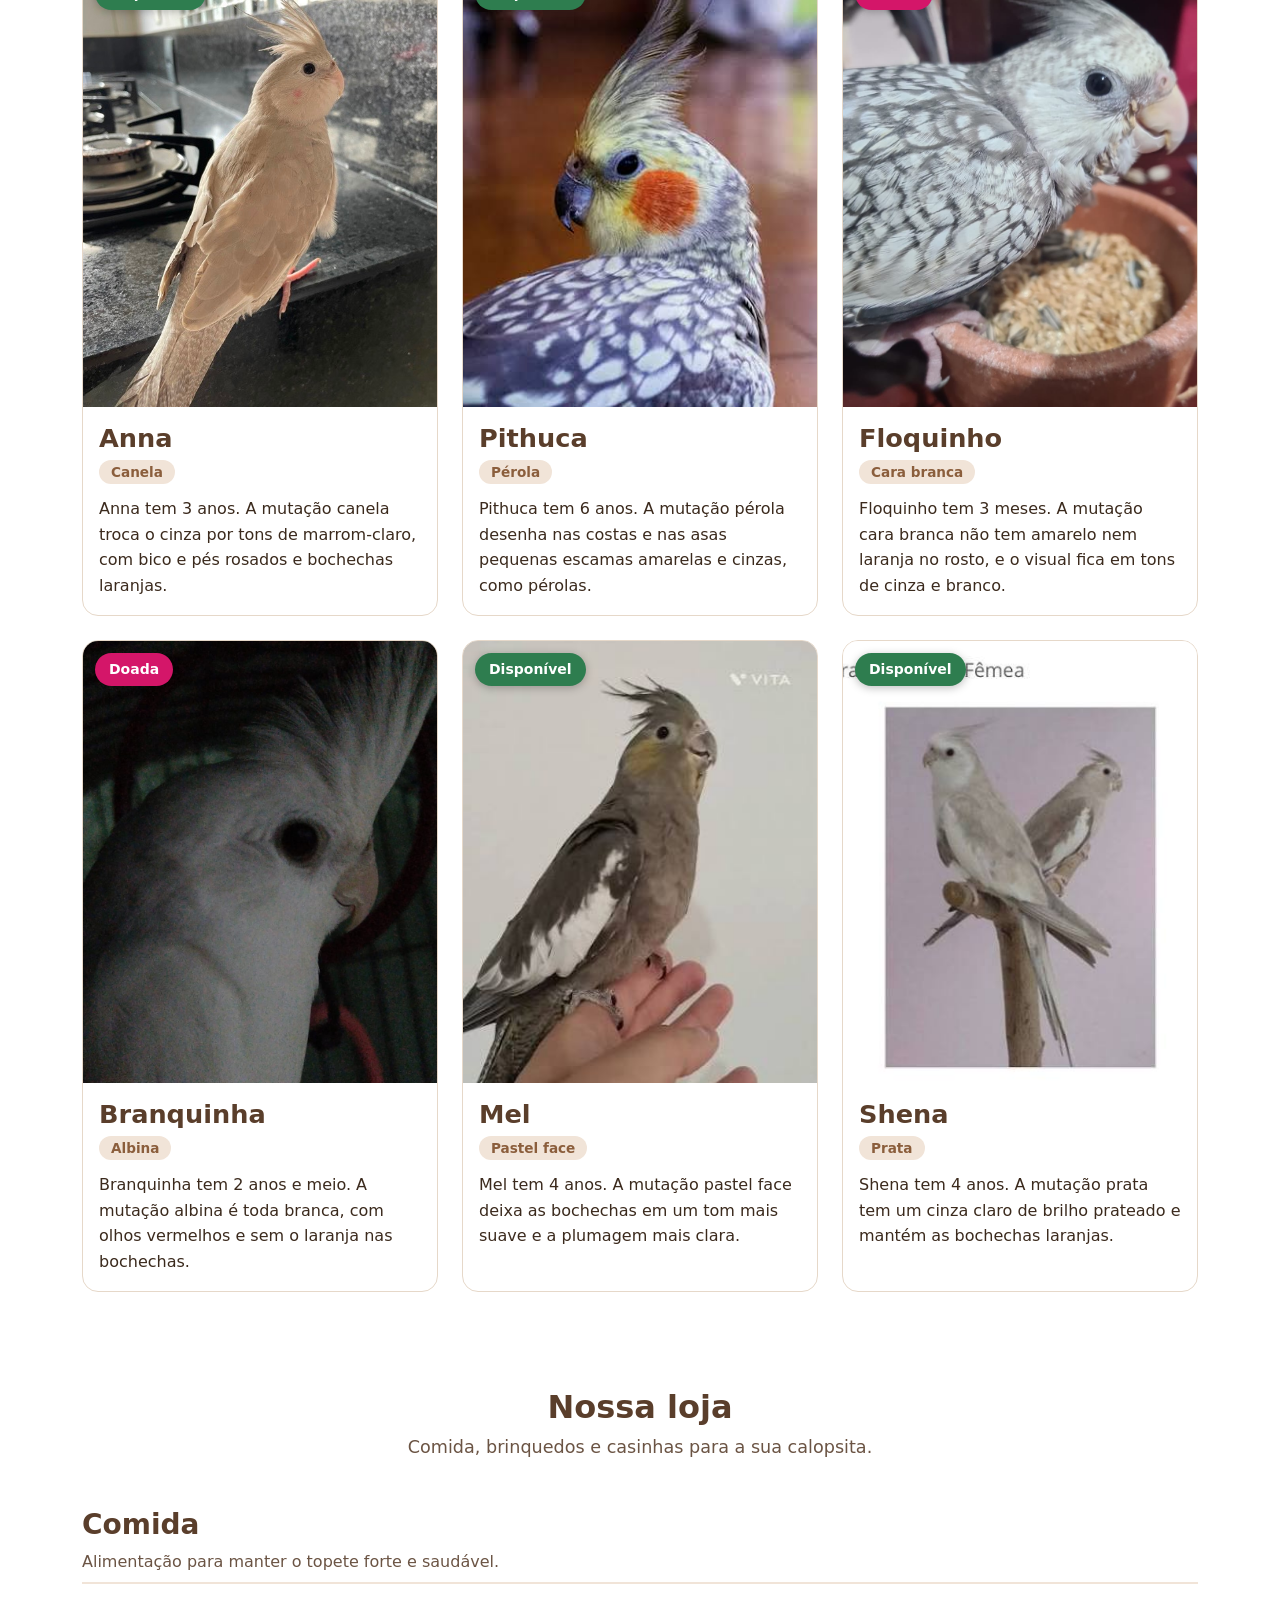
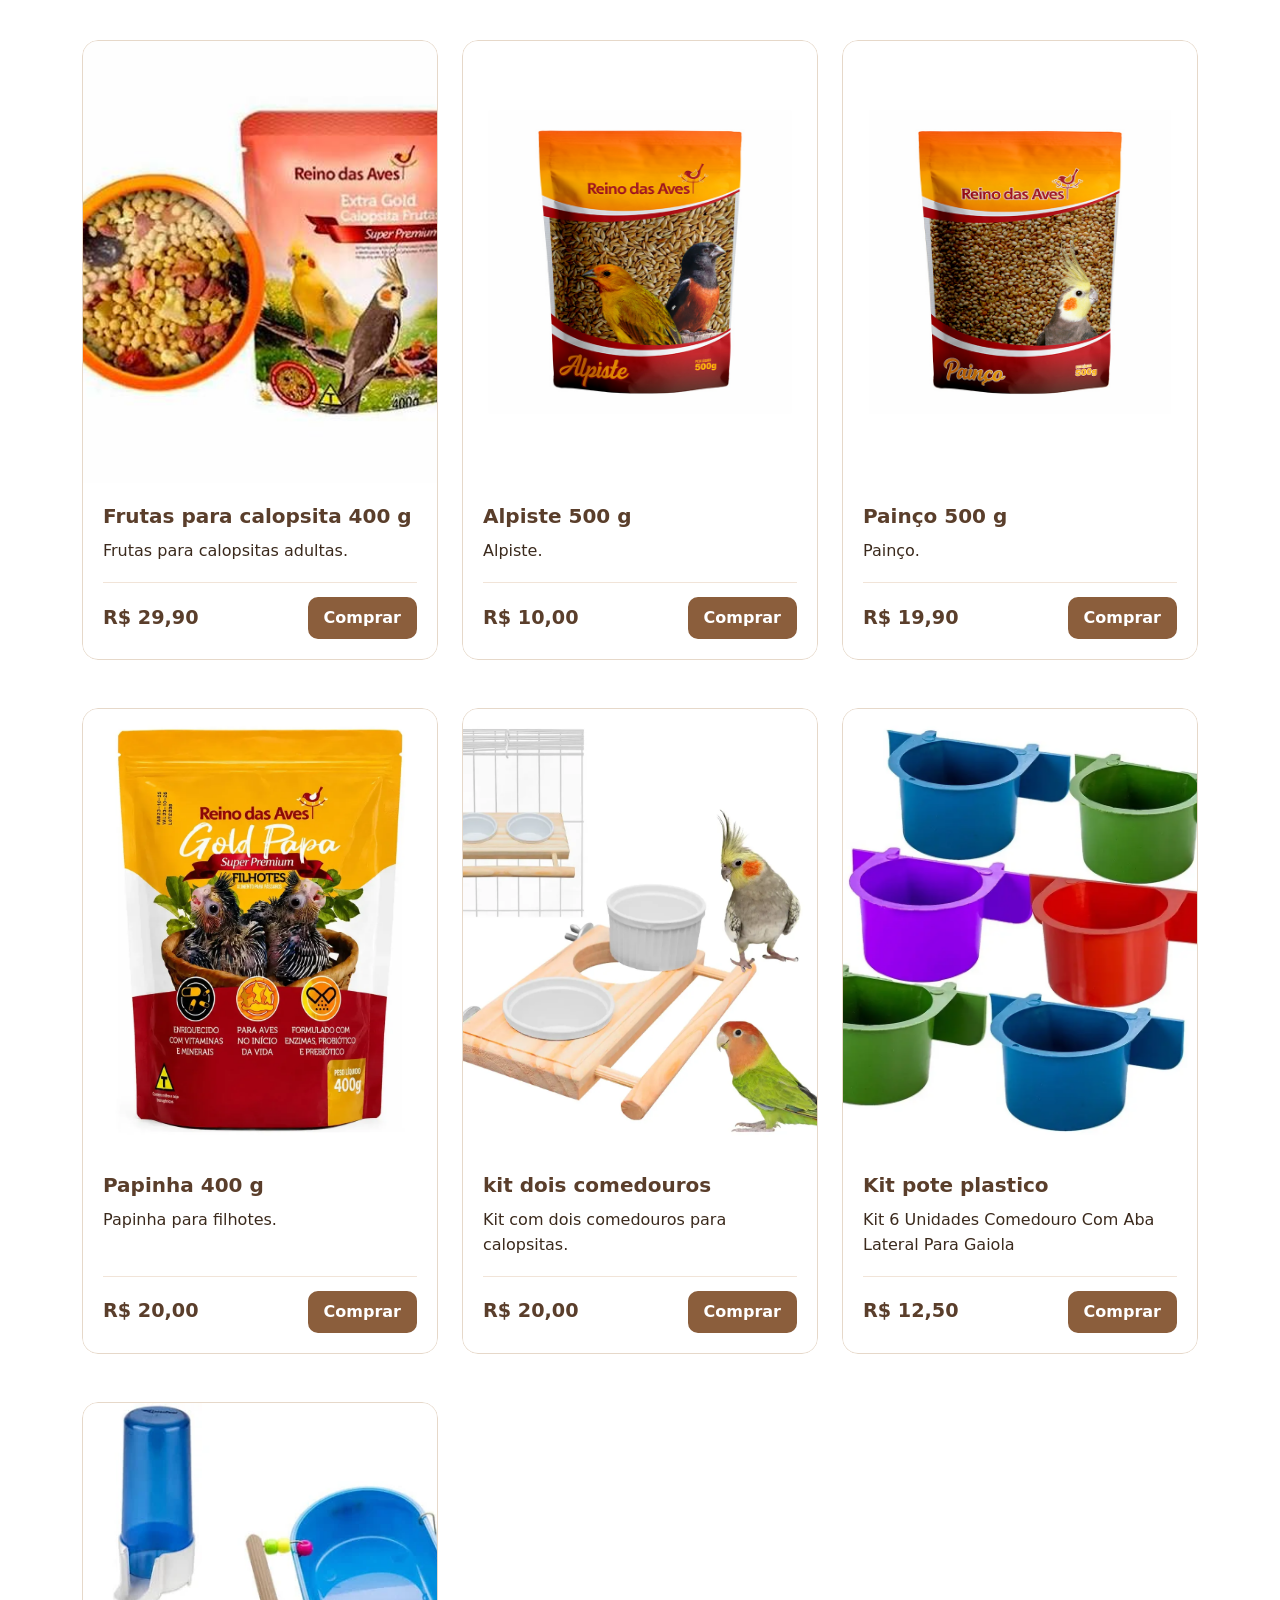
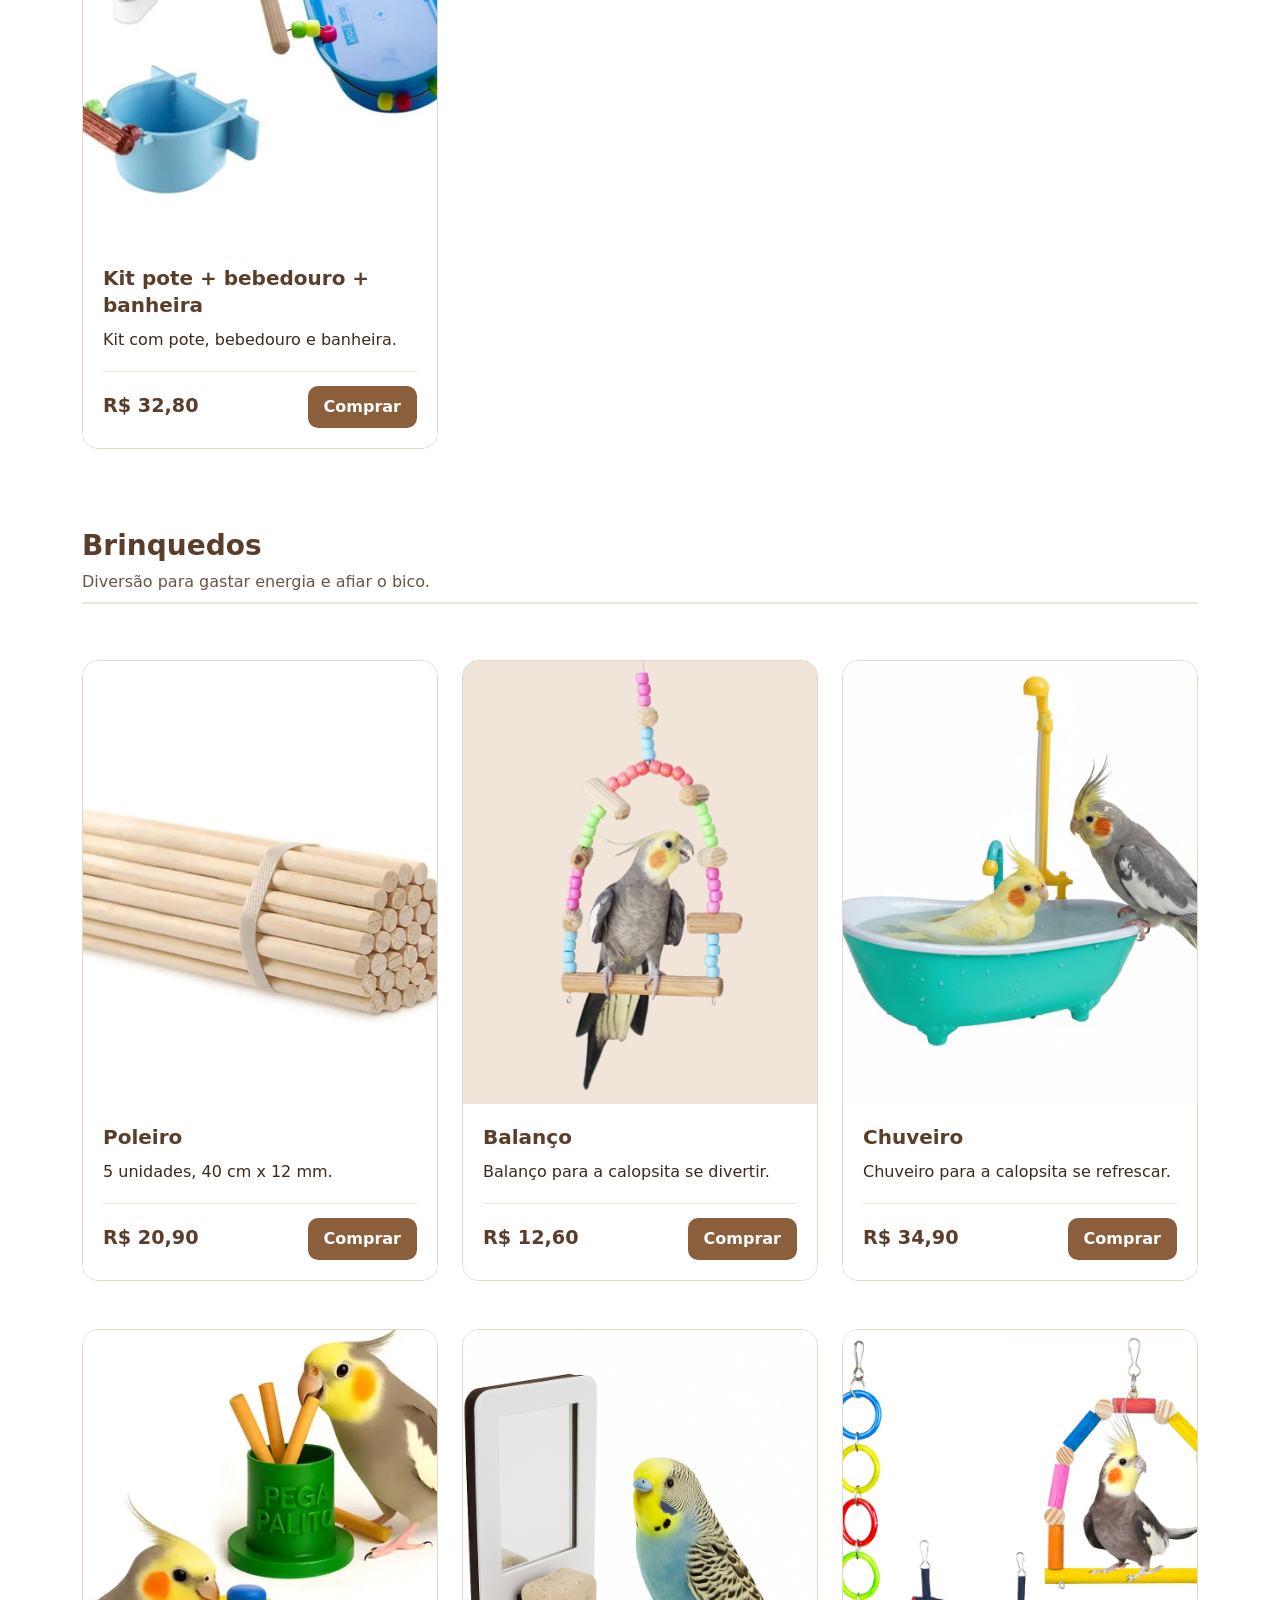
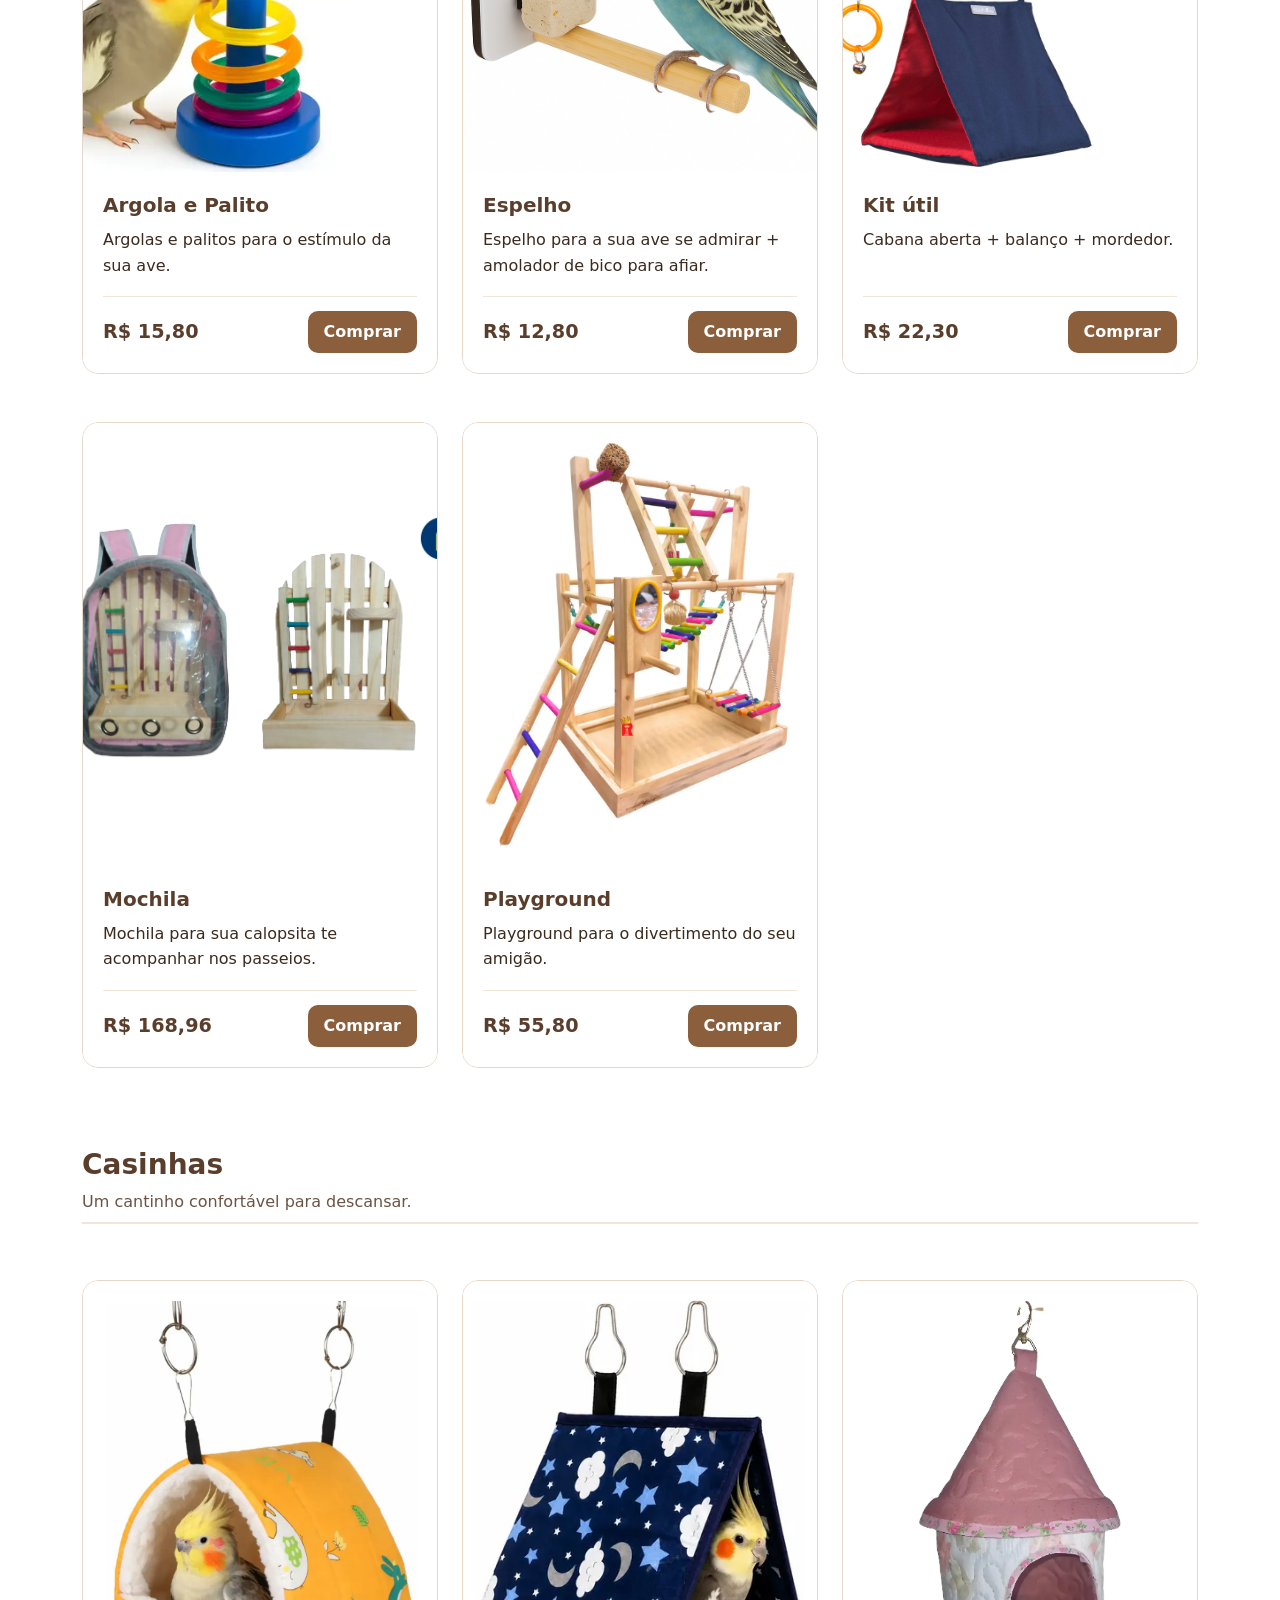
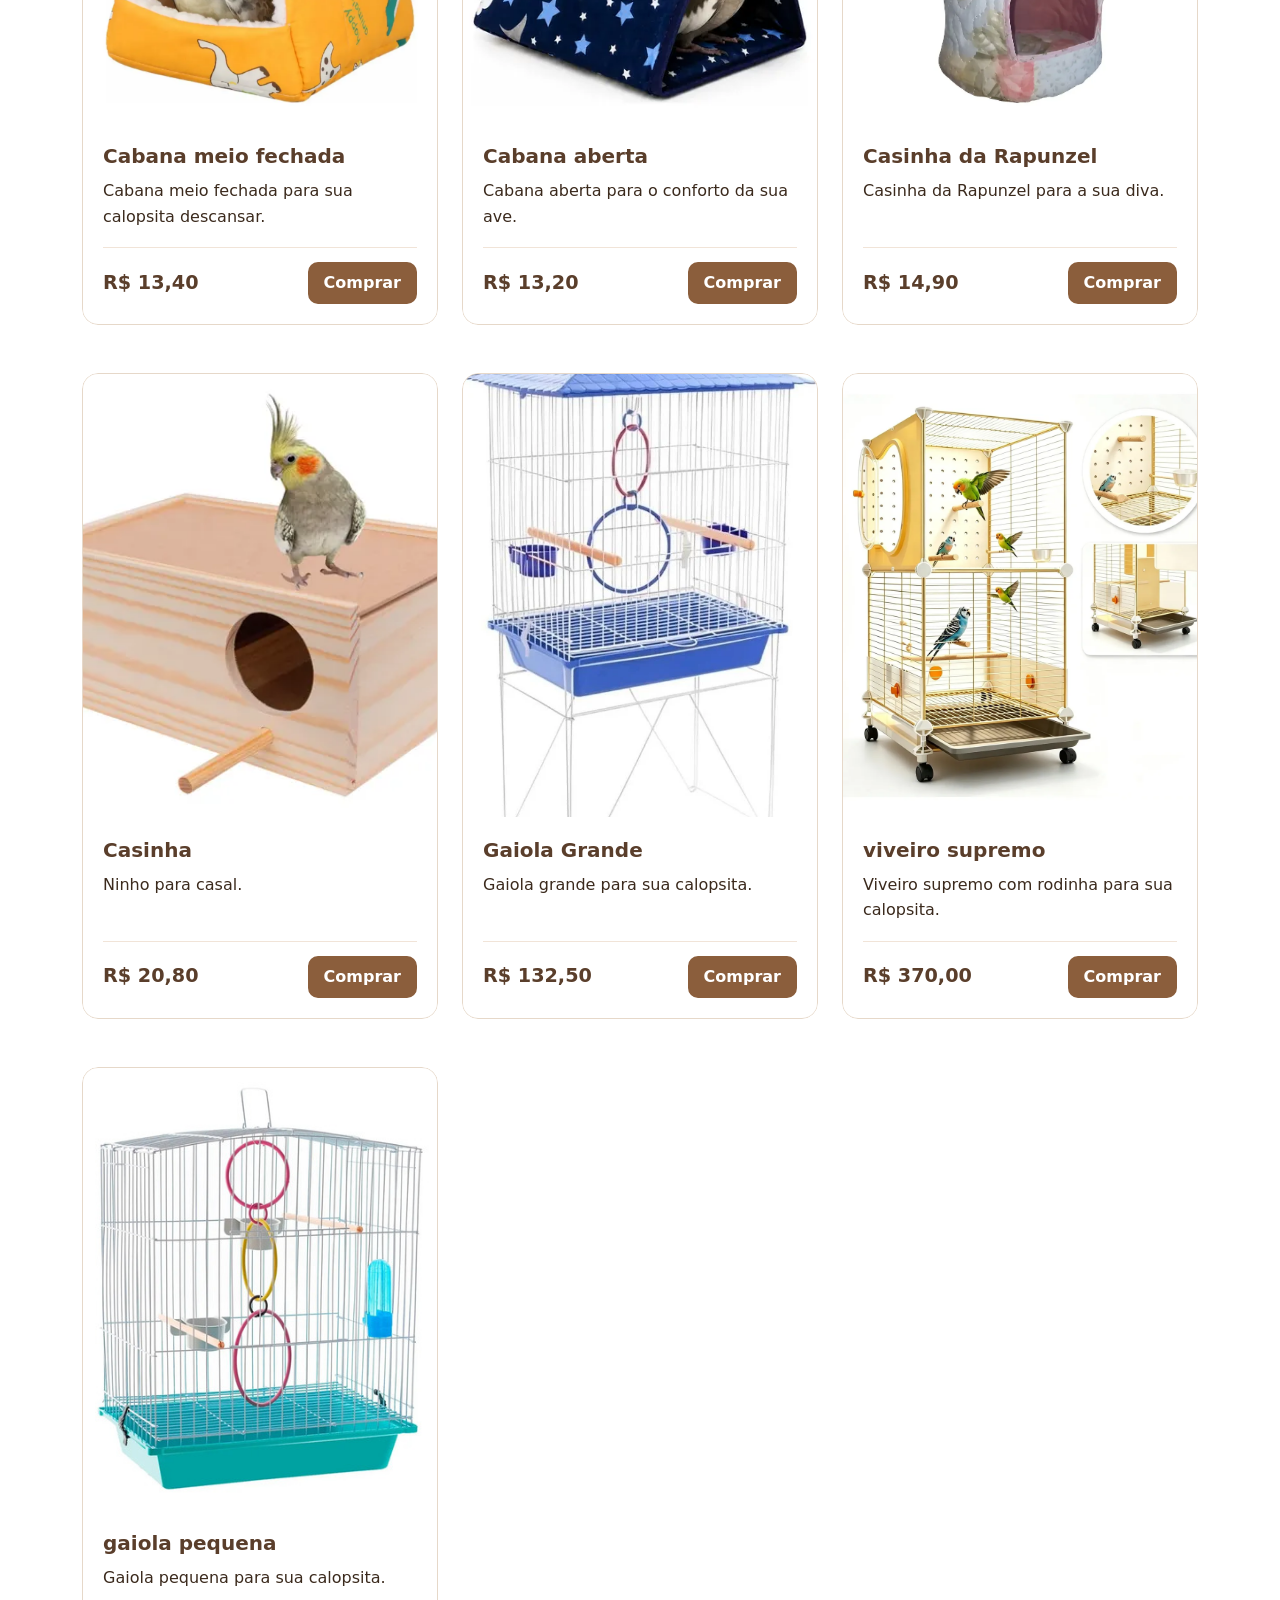
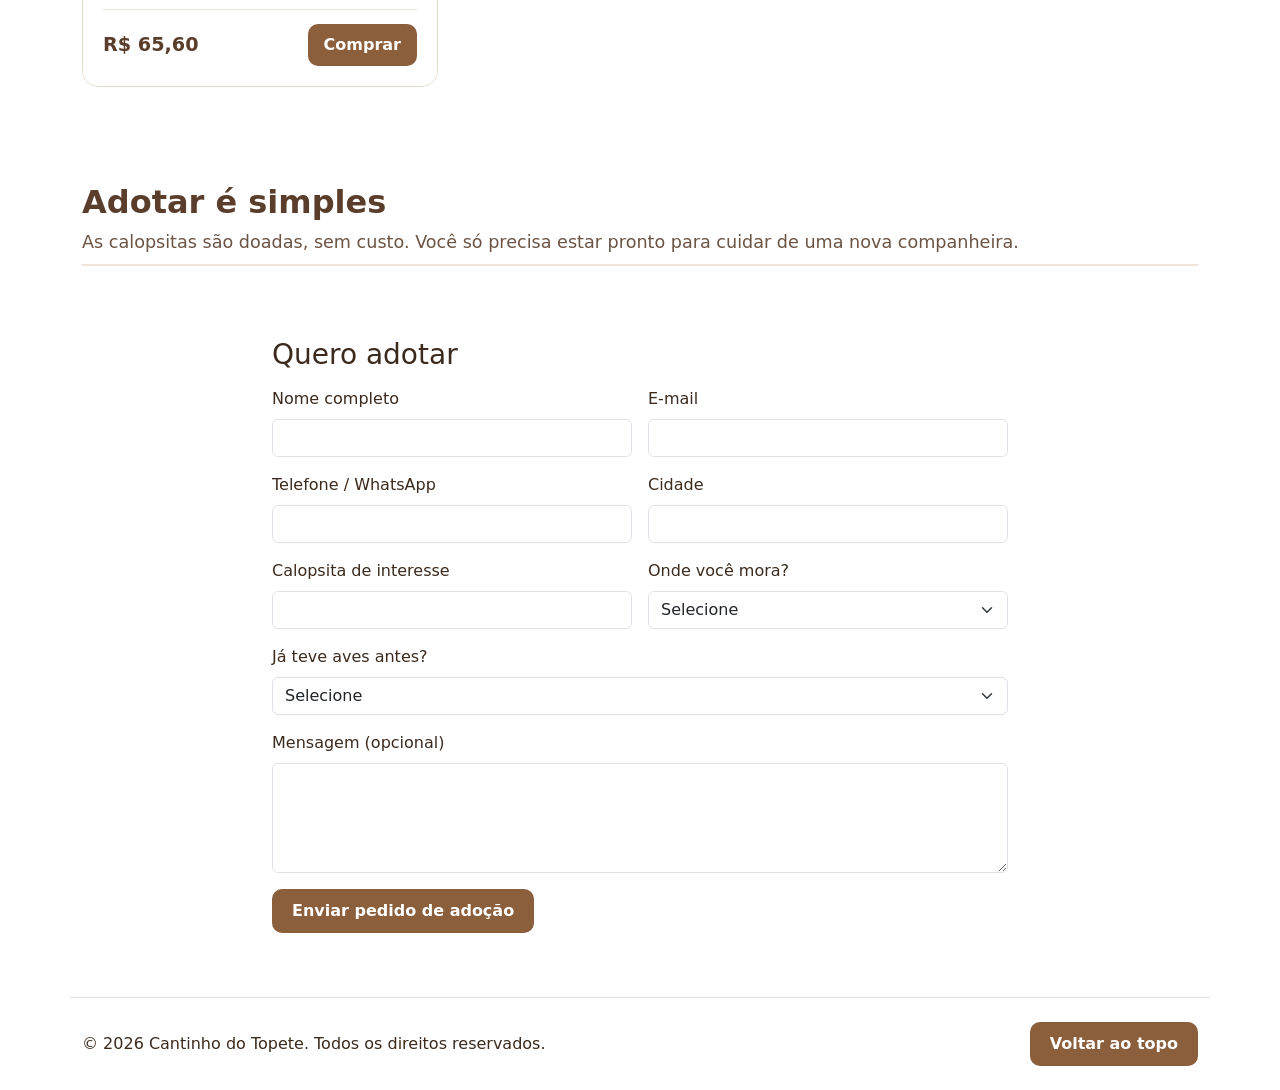
==== commit 2fe45038: "site oficial pronto" ====
--- a/index.html
+++ b/index.html
@@ -198,7 +198,7 @@
                         <div class="calopsita-foto">
                             <img src="imagem/floquinho_bebe.jpeg" alt="Filhote de calopsita cara-branca com 20 dias"
                                 loading="lazy">
-                            <span class="status-badge status-disponivel">Doado</span>
+                            <span class="status-badge status-adotada">Doado</span>
                         </div>
                         <div class="card-body">
                             <h4 class="calopsita-nome">Filhote cara-branca</h4>
